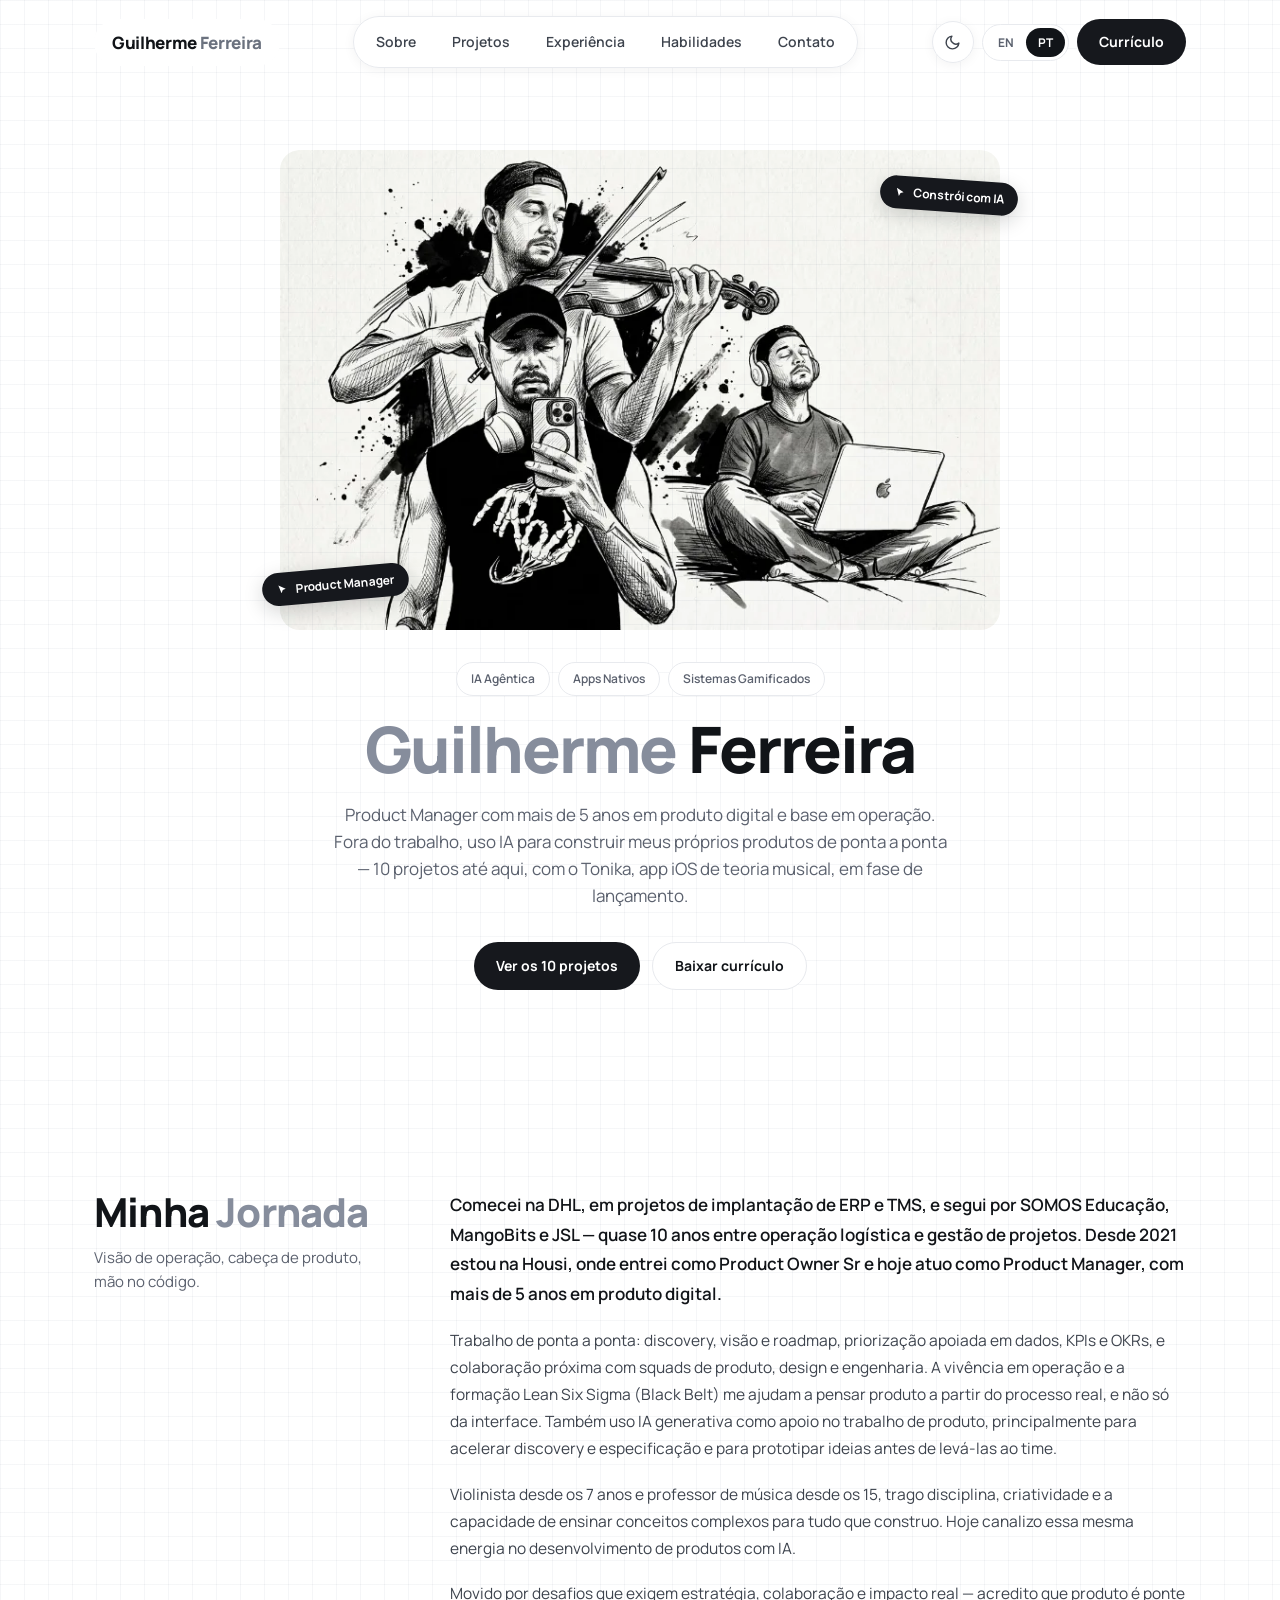
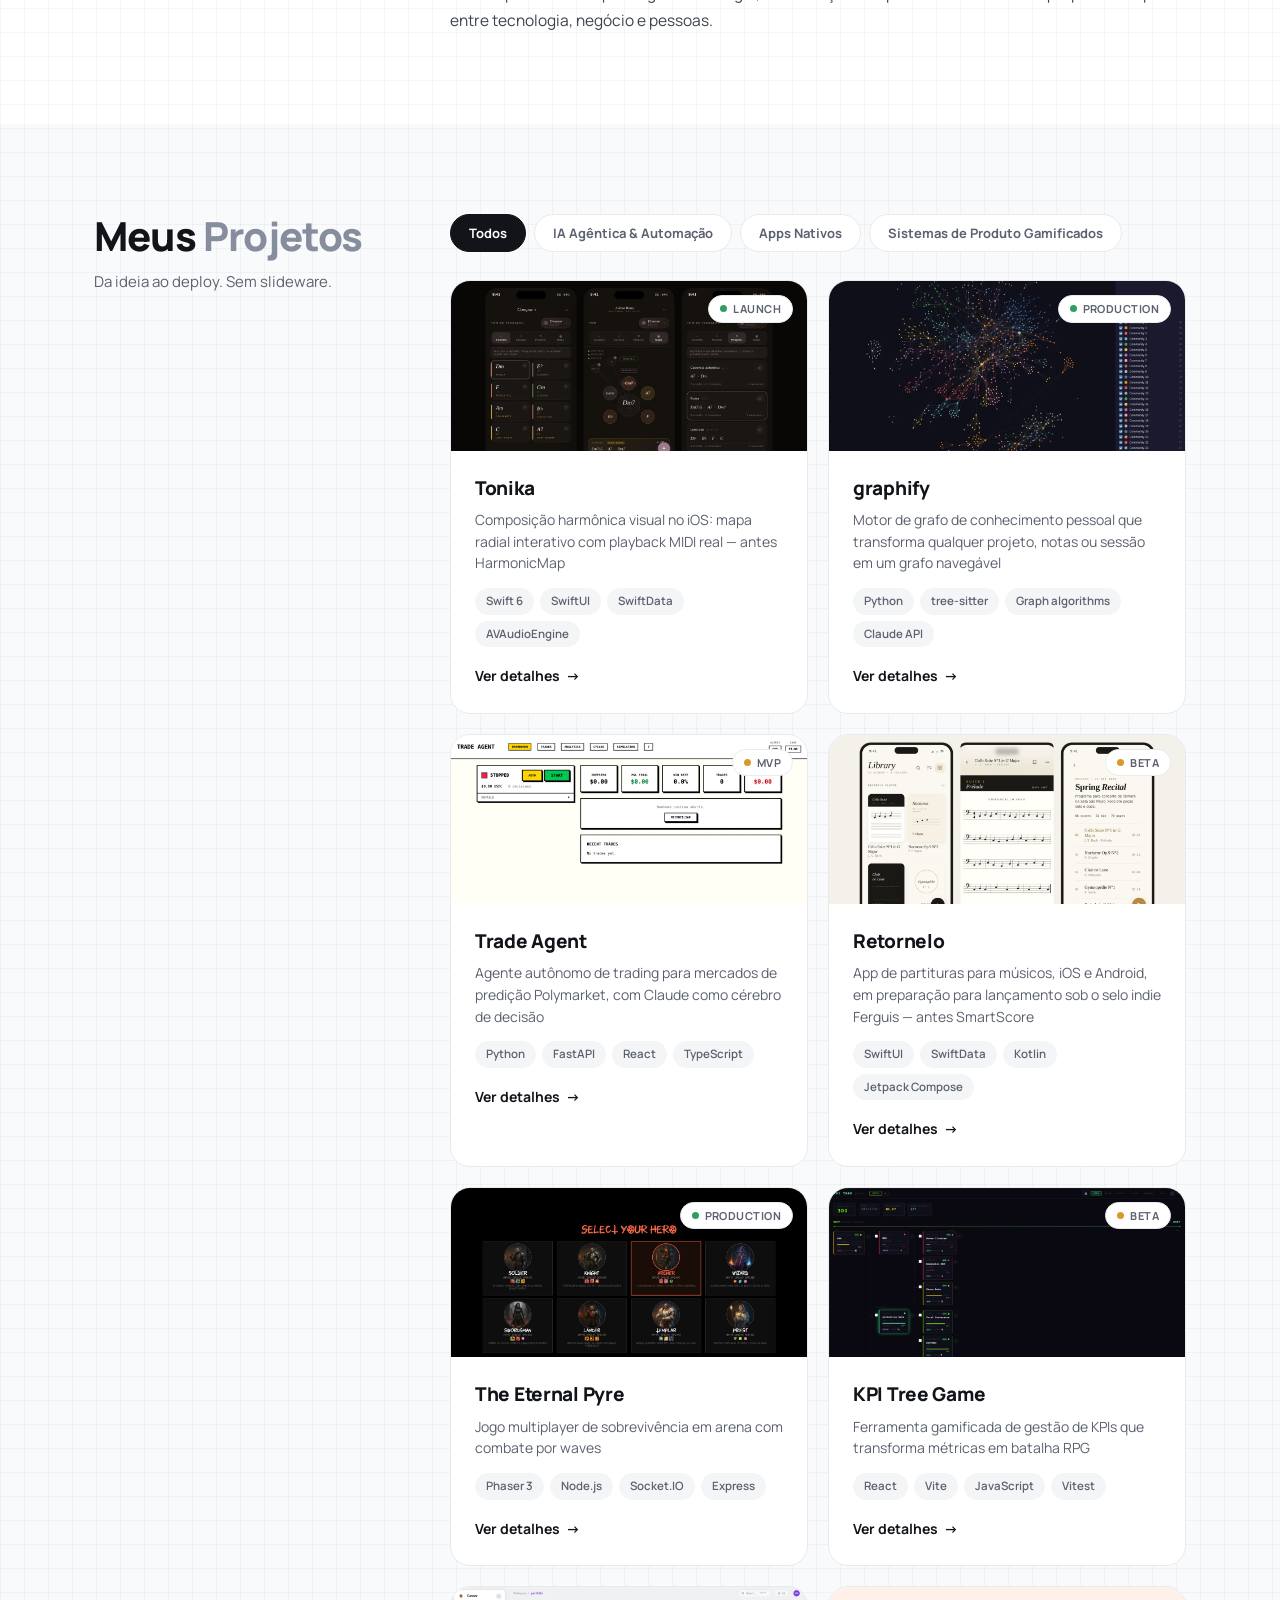
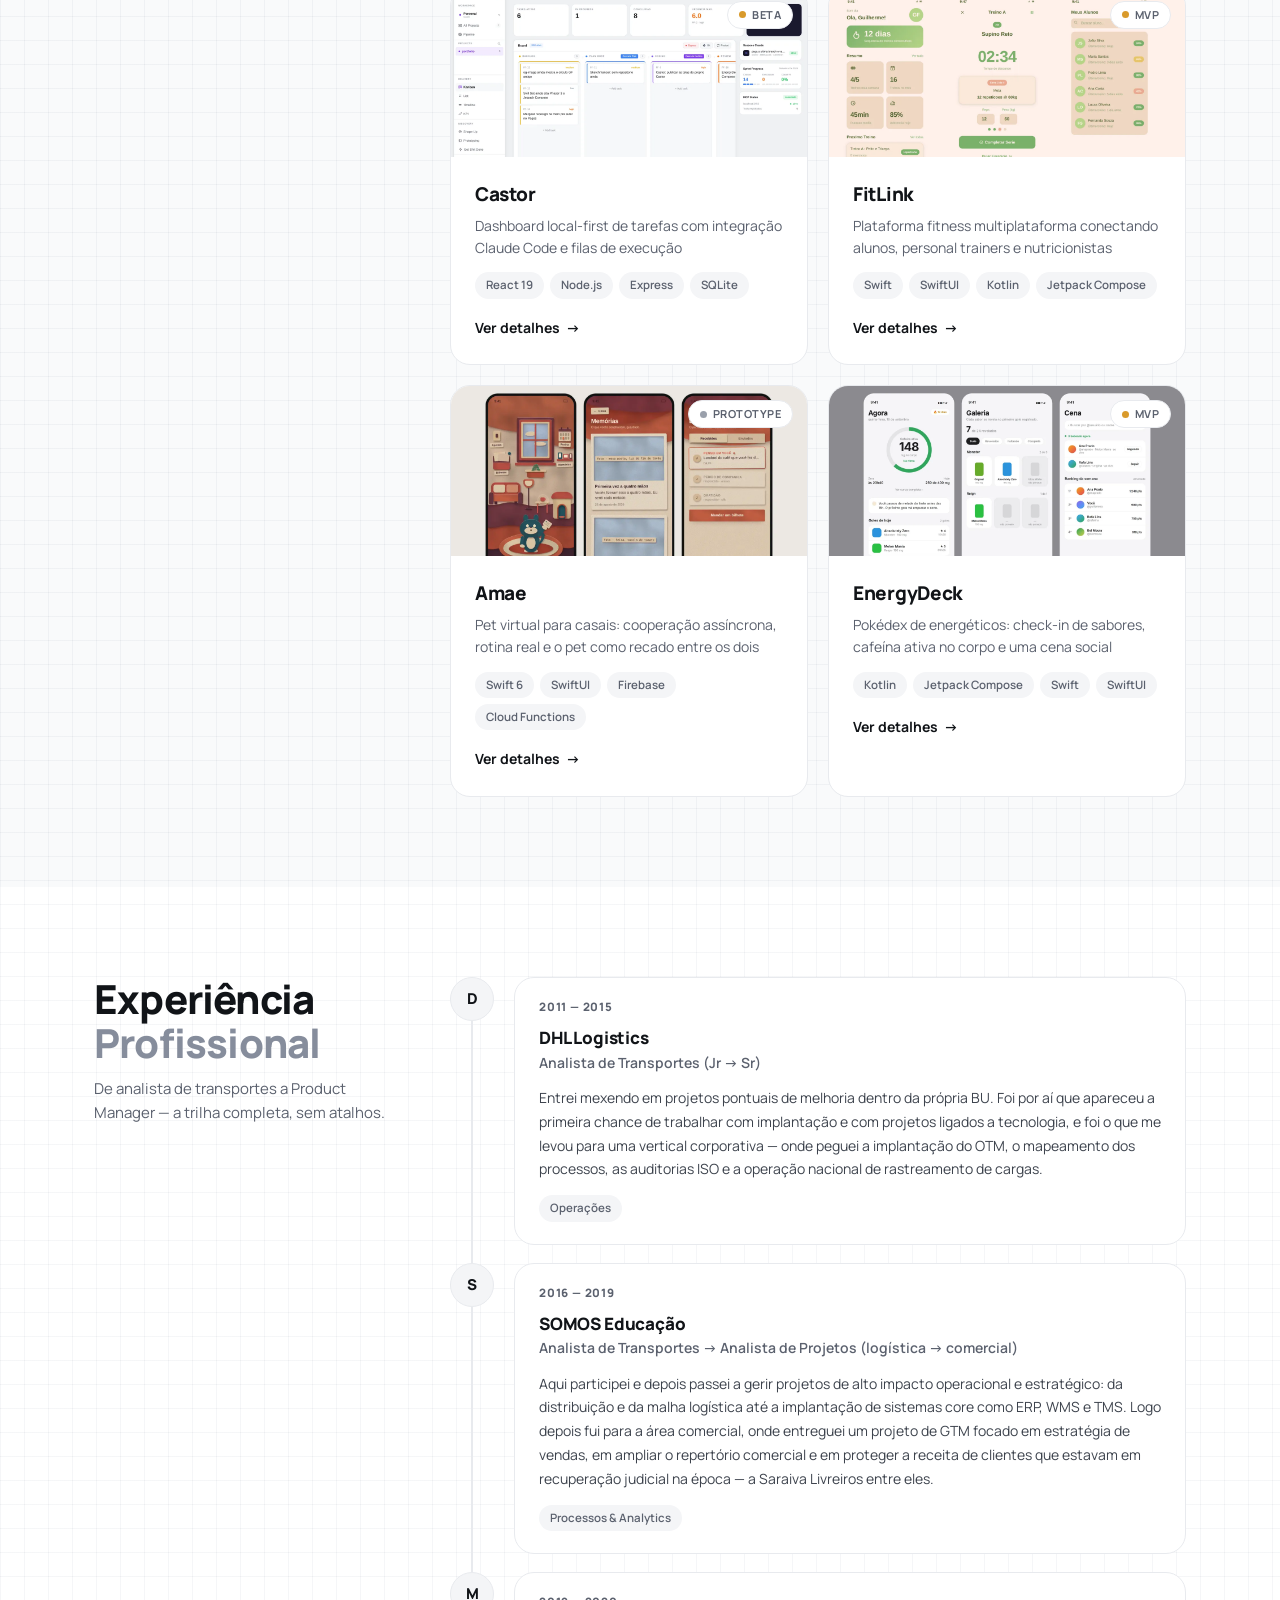
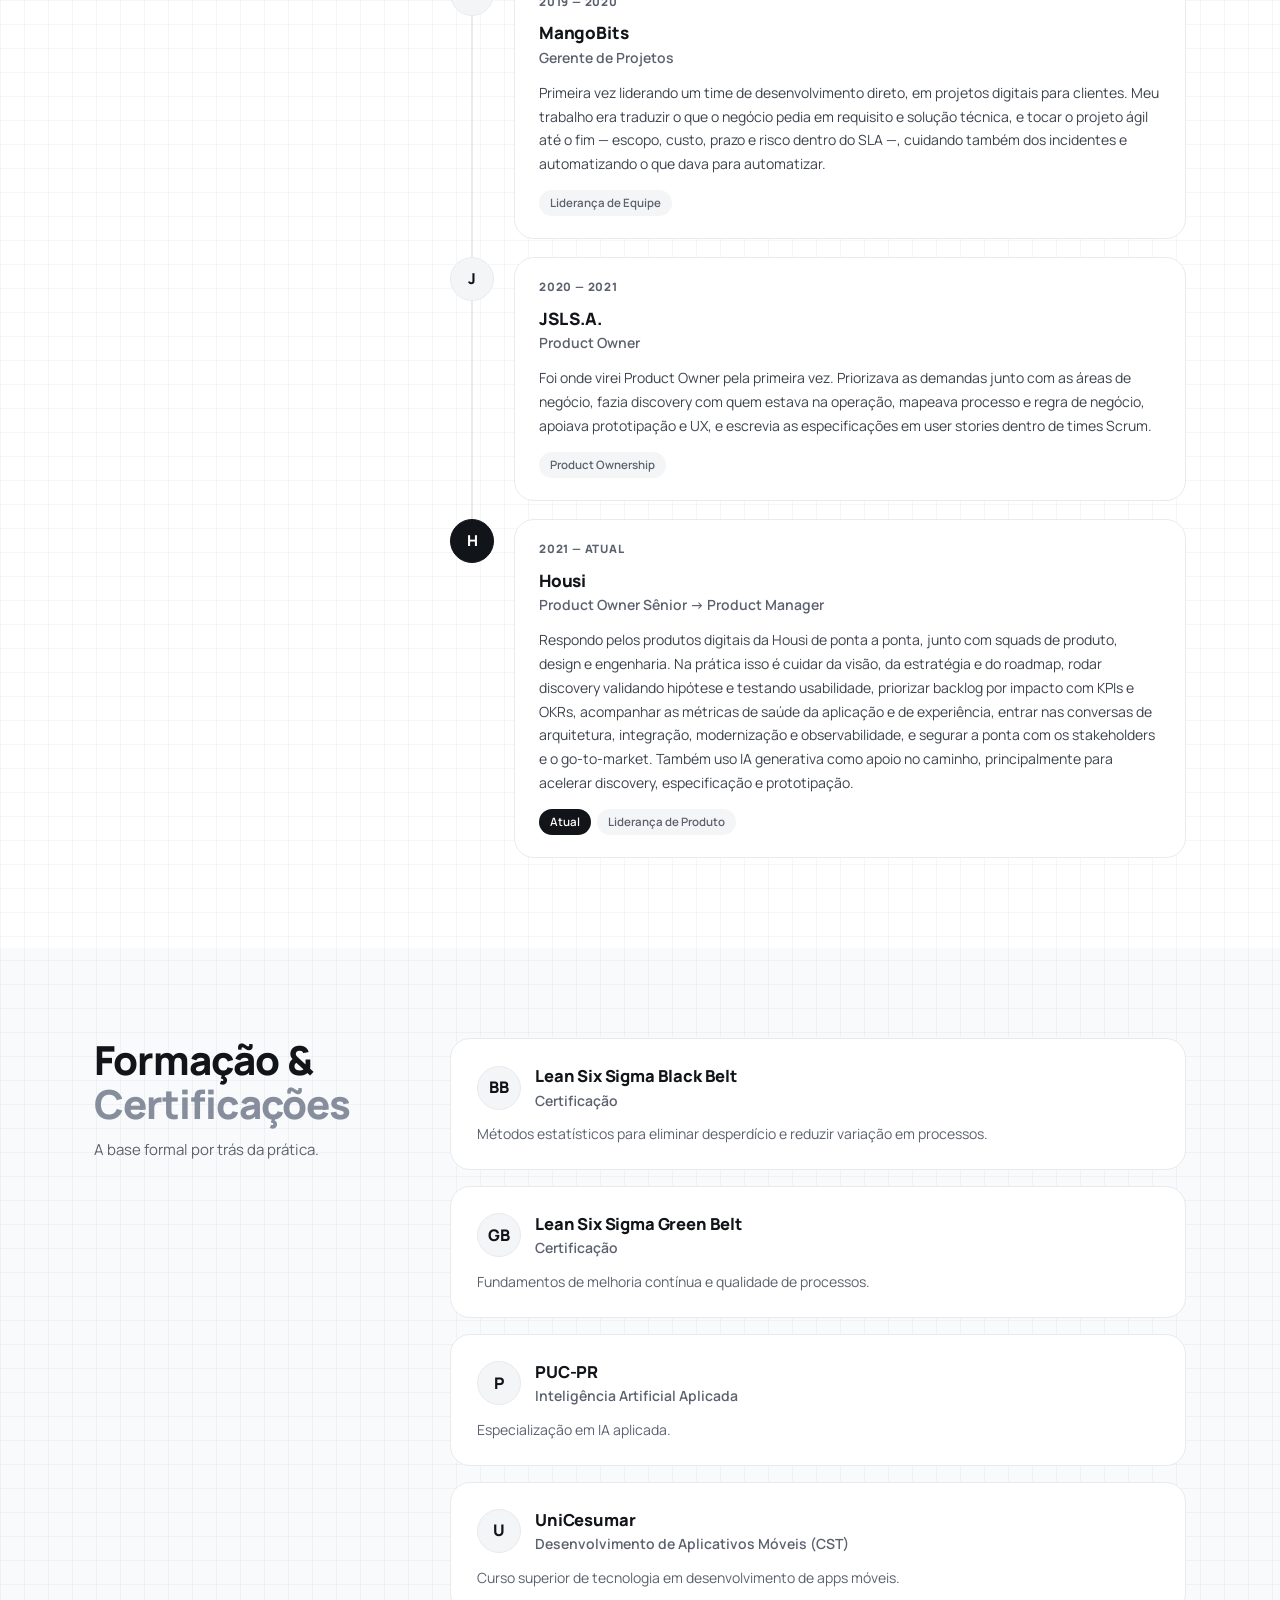
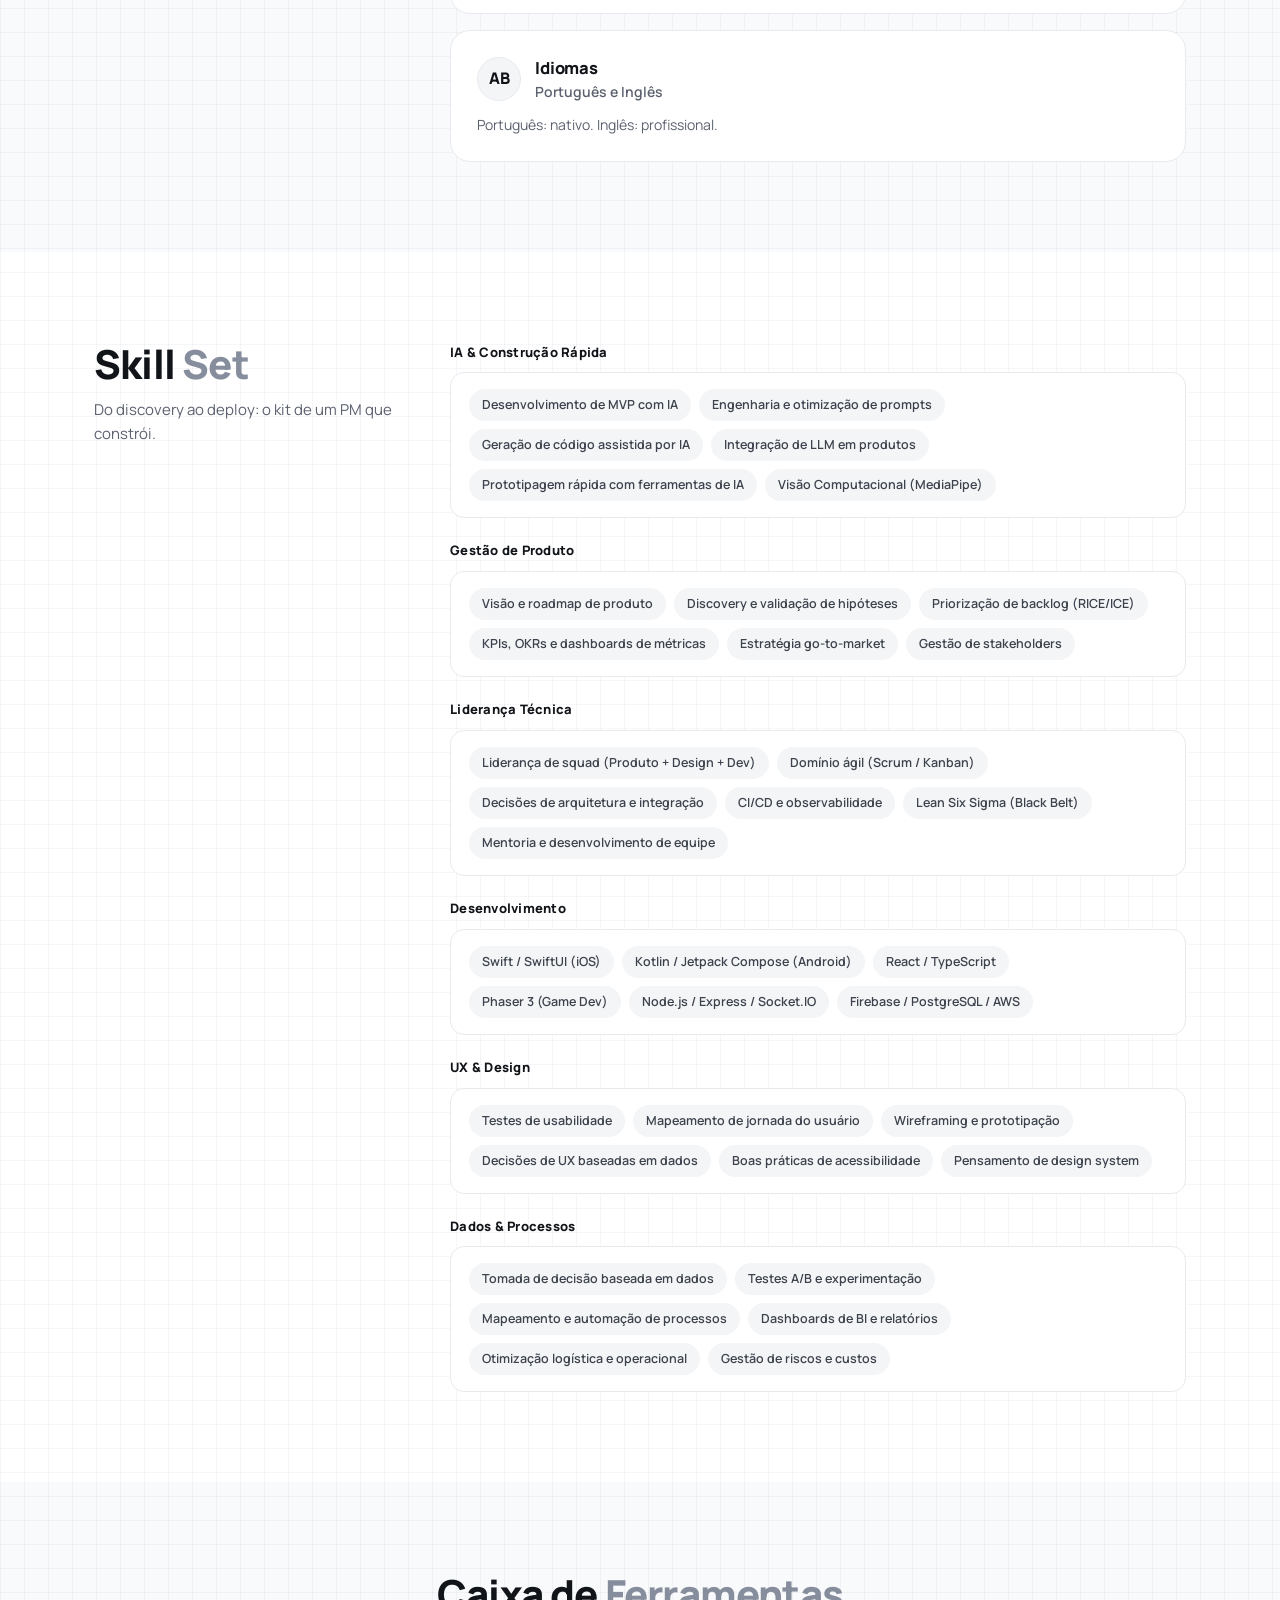
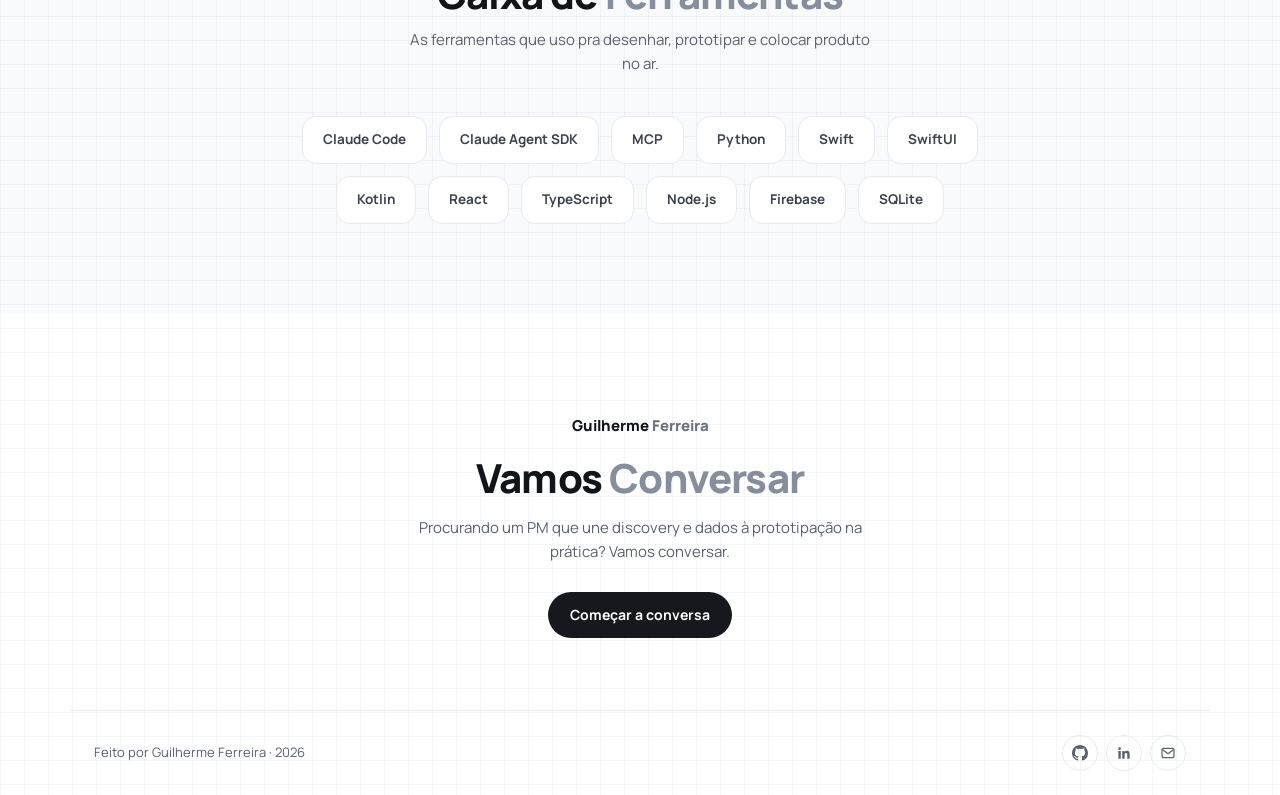
==== index.html @ c98b279d "feat: Castor e EnergyDeck ganham capa e galeria Castor e o repositorio MyTasks. Subi ele de verdade " ====
<!DOCTYPE html>
<html lang="pt-BR">
<head>
  <meta charset="UTF-8">
  <meta name="viewport" content="width=device-width, initial-scale=1.0">
  <title>Guilherme Ferreira — Product Manager</title>
  <meta name="description" content="Portfólio de Guilherme Ferreira, Product Manager com mais de 5 anos em produto digital. Projetos próprios construídos com IA: apps nativos, agentes e sistemas gamificados.">
  <meta name="author" content="Guilherme Ferreira">
  <meta name="theme-color" content="#ffffff">
  <link rel="canonical" href="https://gchapolin.github.io/portfolio/">
  <link rel="icon" type="image/svg+xml" href="assets/favicon.svg">

  <!-- Open Graph / LinkedIn / WhatsApp -->
  <meta property="og:type" content="website">
  <meta property="og:site_name" content="Guilherme Ferreira">
  <meta property="og:url" content="https://gchapolin.github.io/portfolio/">
  <meta property="og:title" content="Guilherme Ferreira — Product Manager que constrói">
  <meta property="og:description" content="Mais de 5 anos em produto digital e base em operação. 10 projetos próprios construídos de ponta a ponta com IA — apps nativos, agentes e sistemas gamificados.">
  <meta property="og:image" content="https://gchapolin.github.io/portfolio/assets/og-image.png">
  <meta property="og:image:width" content="1200">
  <meta property="og:image:height" content="630">
  <meta property="og:image:alt" content="Guilherme Ferreira — Product Manager. IA Agêntica, Apps Nativos, Sistemas Gamificados.">
  <meta property="og:locale" content="pt_BR">
  <meta property="og:locale:alternate" content="en_US">

  <!-- Twitter / X -->
  <meta name="twitter:card" content="summary_large_image">
  <meta name="twitter:title" content="Guilherme Ferreira — Product Manager que constrói">
  <meta name="twitter:description" content="Mais de 5 anos em produto digital e base em operação. 10 projetos próprios construídos de ponta a ponta com IA.">
  <meta name="twitter:image" content="https://gchapolin.github.io/portfolio/assets/og-image.png">
  <link rel="preconnect" href="https://fonts.googleapis.com">
  <link rel="preconnect" href="https://fonts.gstatic.com" crossorigin>
  <link href="https://fonts.googleapis.com/css2?family=Manrope:wght@400..800&display=swap" rel="stylesheet">
  <script>
    // define o tema antes da primeira pintura pra nao piscar branco
    (function () {
      var mode = 'light';
      try {
        var saved = localStorage.getItem('gf-theme');
        mode = saved || (window.matchMedia('(prefers-color-scheme: dark)').matches ? 'dark' : 'light');
      } catch (e) {}
      document.documentElement.setAttribute('data-theme', mode);
    })();
  </script>

  <style>
    /* ============================================================
       DIGITAL RESUME — clean/minimal, duotone headings, grid bg
       ============================================================ */
    :root {
      --ink: #111418;
      --ink-soft: #3d434d;
      --gray: #5b616e;
      --gray-light: #868d9c;
      --muted-strong: #6b727f;
      --border: #e8eaee;
      --chip-bg: #f4f5f7;
      --bg: #ffffff;
      --bg-alt: #fafbfc;
      --pill-dark: #16181d;
      --ok: #2f9e63;
      --warn: #d99a2b;
      --muted-dot: #9aa0ab;
      --surface: #ffffff;
      --border-strong: #d5d8de;
      --glass: rgba(255, 255, 255, 0.92);
      --glass-soft: rgba(255, 255, 255, 0.90);
      --glass-strong: rgba(255, 255, 255, 0.99);
      --on-pill: #ffffff;
      --pill-dark-hover: #2a2e36;
      --grid-size: 24px;
      --grid-line: rgba(31, 51, 92, 0.045);
      --section-wash: rgba(31, 51, 92, 0.022);
      --thumb-from: #f4f5f7;
      --thumb-to: #e8eaee;
      --thumb-letter: rgba(17, 20, 24, 0.07);
      --overlay: rgba(17, 20, 24, 0.45);
      --shadow-nav: 0 2px 12px rgba(17, 20, 24, 0.05);
      --shadow-card: 0 14px 40px rgba(17, 20, 24, 0.08);
      --shadow-pop: 0 16px 40px rgba(17, 20, 24, 0.12);
      --shadow-tag: 0 6px 20px rgba(17, 20, 24, 0.18);
      --radius: 14px;
      --radius-lg: 20px;
      --maxw: 1140px;
      --font: 'Manrope', ui-sans-serif, system-ui, -apple-system, BlinkMacSystemFont, "Segoe UI", Roboto, sans-serif;
    }

    :root[data-theme="dark"] {
      --ink: #eef1f5;
      --ink-soft: #c2c8d1;
      --gray: #8f96a2;
      --gray-light: #6b7382;
      --muted-strong: #7d8694;
      --border: #272b33;
      --border-strong: #3a3f49;
      --chip-bg: #1c2027;
      --bg: #0e1013;
      --bg-alt: #121418;
      --surface: #16191e;
      --pill-dark: #eef1f5;
      --pill-dark-hover: #ffffff;
      --on-pill: #0e1013;
      --glass: rgba(22, 25, 30, 0.92);
      --glass-soft: rgba(22, 25, 30, 0.90);
      --glass-strong: rgba(22, 25, 30, 0.99);
      --grid-line: rgba(255, 255, 255, 0.032);
      --section-wash: rgba(255, 255, 255, 0.022);
      --thumb-from: #1c2027;
      --thumb-to: #15181d;
      --thumb-letter: rgba(255, 255, 255, 0.06);
      --muted-dot: #6b727e;
      --ok: #47b97e;
      --warn: #e2ab4c;
      --overlay: rgba(0, 0, 0, 0.66);
      --shadow-nav: 0 2px 12px rgba(0, 0, 0, 0.5);
      --shadow-card: 0 14px 40px rgba(0, 0, 0, 0.45);
      --shadow-pop: 0 16px 40px rgba(0, 0, 0, 0.55);
      --shadow-tag: 0 6px 20px rgba(0, 0, 0, 0.5);
      color-scheme: dark;
    }

    * { margin: 0; padding: 0; box-sizing: border-box; }
    html { scroll-behavior: smooth; }
    section[id] { scroll-margin-top: 96px; }

    body {
      font-family: var(--font);
      transition: background-color 0.3s ease, color 0.3s ease;
      font-size: 16px;
      line-height: 1.6;
      color: var(--ink);
      background-color: var(--bg);
      background-image:
        linear-gradient(to right, var(--grid-line) 1px, transparent 1px),
        linear-gradient(to bottom, var(--grid-line) 1px, transparent 1px);
      background-size: var(--grid-size) var(--grid-size);
      -webkit-font-smoothing: antialiased;
    }
    img { max-width: 100%; display: block; }

    a, button { transition: color 0.2s ease, background-color 0.2s ease, border-color 0.2s ease, transform 0.2s ease, box-shadow 0.2s ease; }
    :focus-visible { outline: 2px solid var(--ink); outline-offset: 2px; }
    @media (prefers-reduced-motion: reduce) {
      *, *::before, *::after { animation: none !important; transition: none !important; }
      html { scroll-behavior: auto; }
    }

    .wrap { max-width: var(--maxw); margin: 0 auto; padding: 0 24px; }

    /* ---------- Entrada ao rolar ---------- */
    .reveal {
      opacity: 0;
      transform: translateY(16px);
      transition: opacity 0.6s cubic-bezier(0.22, 0.61, 0.36, 1),
                  transform 0.6s cubic-bezier(0.22, 0.61, 0.36, 1);
      transition-delay: var(--reveal-delay, 0ms);
    }
    .reveal.in { opacity: 1; transform: none; }
    @media (prefers-reduced-motion: reduce) {
      .reveal { opacity: 1; transform: none; }
    }

    /* ---------- Duotone headings ---------- */
    .h2 {
      font-size: 40px;
      font-weight: 800;
      line-height: 1.1;
      letter-spacing: -0.02em;
    }
    .h2 .a { color: var(--ink); }
    .h2 .b { color: var(--gray-light); }
    .section-sub {
      color: var(--gray);
      font-size: 15px;
      margin-top: 12px;
      max-width: 300px;
    }

    /* ---------- Floating pill nav ---------- */
    .nav {
      position: fixed;
      top: 16px;
      left: 0;
      right: 0;
      z-index: 50;
      pointer-events: none;
    }
    .nav__inner {
      max-width: var(--maxw);
      margin: 0 auto;
      padding: 0 24px;
      display: flex;
      align-items: center;
      justify-content: space-between;
      gap: 16px;
    }
    .nav__inner > * { pointer-events: auto; }
    .nav__logo {
      font-weight: 800;
      font-size: 17px;
      letter-spacing: -0.02em;
      color: var(--ink);
      text-decoration: none;
      background: var(--glass-soft);
      backdrop-filter: blur(8px);
      -webkit-backdrop-filter: blur(8px);
      border-radius: 999px;
      padding: 10px 18px;
    }
    .nav__logo span { color: var(--muted-strong); }
    .nav__links {
      display: flex;
      gap: 4px;
      background: var(--glass);
      backdrop-filter: blur(8px);
      -webkit-backdrop-filter: blur(8px);
      border: 1px solid var(--border);
      border-radius: 999px;
      padding: 6px;
      box-shadow: var(--shadow-nav);
    }
    .nav__links a {
      color: var(--ink-soft);
      font-size: 14px;
      font-weight: 600;
      text-decoration: none;
      padding: 8px 16px;
      border-radius: 999px;
    }
    .nav__links a:hover { color: var(--ink); }
    .nav__links a.active { background: var(--chip-bg); color: var(--ink); }
    .nav__panel a.active { background: var(--chip-bg); }
    .nav__actions { display: flex; align-items: center; gap: 8px; }

    .theme-toggle {
      width: 42px;
      height: 42px;
      flex: none;
      display: grid;
      place-items: center;
      padding: 0;
      color: var(--ink-soft);
      background: var(--glass);
      backdrop-filter: blur(8px);
      -webkit-backdrop-filter: blur(8px);
      border: 1px solid var(--border);
      border-radius: 999px;
      box-shadow: var(--shadow-nav);
      cursor: pointer;
    }
    .theme-toggle:hover { color: var(--ink); border-color: var(--border-strong); }
    .theme-toggle svg { width: 17px; height: 17px; }
    .theme-toggle__sun { display: none; }
    :root[data-theme="dark"] .theme-toggle__sun { display: block; }
    :root[data-theme="dark"] .theme-toggle__moon { display: none; }

    .nav__panel-foot {
      display: none;
      align-items: center;
      justify-content: space-between;
      gap: 10px;
      margin-top: 8px;
      padding: 10px 8px 2px;
      border-top: 1px solid var(--border);
    }
    .nav__panel-foot .theme-toggle { box-shadow: none; }

    /* Burger + painel mobile */
    .nav__burger {
      display: none;
      width: 42px;
      height: 42px;
      flex: none;
      place-items: center;
      align-content: center;
      padding: 0;
      background: var(--glass);
      backdrop-filter: blur(8px);
      -webkit-backdrop-filter: blur(8px);
      border: 1px solid var(--border);
      border-radius: 999px;
      box-shadow: var(--shadow-nav);
      cursor: pointer;
    }
    .nav__burger span {
      display: block;
      width: 16px;
      height: 2px;
      border-radius: 2px;
      background: var(--ink);
      transition: transform 0.25s ease, opacity 0.18s ease;
    }
    .nav__burger span + span { margin-top: 4px; }
    .nav__burger[aria-expanded="true"] span:nth-child(1) { transform: translateY(6px) rotate(45deg); }
    .nav__burger[aria-expanded="true"] span:nth-child(2) { opacity: 0; }
    .nav__burger[aria-expanded="true"] span:nth-child(3) { transform: translateY(-6px) rotate(-45deg); }

    .nav__panel {
      display: none;
      flex-direction: column;
      pointer-events: auto;
      width: calc(100% - 48px);
      max-width: 320px;
      margin: 10px 24px 0 auto;
      padding: 8px;
      background: var(--glass-strong);
      backdrop-filter: blur(16px);
      -webkit-backdrop-filter: blur(16px);
      border: 1px solid var(--border);
      border-radius: var(--radius-lg);
      box-shadow: var(--shadow-pop);
    }
    .nav__panel.open { display: flex; animation: panelIn 0.22s ease; }
    @keyframes panelIn {
      from { opacity: 0; transform: translateY(-8px); }
      to { opacity: 1; transform: none; }
    }
    .nav__panel a {
      color: var(--ink);
      font-size: 15px;
      font-weight: 700;
      text-decoration: none;
      padding: 12px 16px;
      border-radius: 12px;
    }
    .nav__panel a:hover, .nav__panel a:focus-visible { background: var(--chip-bg); }
    .nav__panel-cv {
      margin-top: 6px;
      text-align: center;
      background: var(--pill-dark);
      color: var(--on-pill) !important;
      border-radius: 999px !important;
    }
    .nav__panel-cv:hover { background: var(--pill-dark-hover) !important; }
    /* acima de 560px o pill "Curriculo" ja aparece na nav, entao some do painel */
    @media (min-width: 561px) { .nav__panel-cv { display: none; } }
    .lang-toggle {
      display: flex;
      background: var(--glass);
      border: 1px solid var(--border);
      border-radius: 999px;
      padding: 3px;
    }
    .lang-toggle button {
      font-family: var(--font);
      font-size: 12px;
      font-weight: 700;
      color: var(--gray);
      background: transparent;
      border: none;
      border-radius: 999px;
      padding: 6px 12px;
      cursor: pointer;
    }
    .lang-toggle button.active { background: var(--ink); color: var(--on-pill); }
    .btn-dark {
      display: inline-flex;
      align-items: center;
      gap: 8px;
      background: var(--pill-dark);
      color: var(--on-pill);
      font-size: 14px;
      font-weight: 700;
      border: none;
      border-radius: 999px;
      padding: 12px 22px;
      text-decoration: none;
      cursor: pointer;
    }
    .btn-dark:hover { background: var(--pill-dark-hover); }
    .btn-line {
      display: inline-flex;
      align-items: center;
      gap: 8px;
      background: var(--surface);
      color: var(--ink);
      font-size: 14px;
      font-weight: 700;
      border: 1px solid var(--border);
      border-radius: 999px;
      padding: 12px 22px;
      text-decoration: none;
      cursor: pointer;
    }
    .btn-line:hover { border-color: var(--ink); }

    /* ---------- Hero ---------- */
    .hero {
      position: relative;
      padding: 150px 24px 110px;
      text-align: center;
      overflow: hidden;
    }
    .hero > * { position: relative; }
    .hero__stage {
      position: relative;
      width: min(720px, 100%);
      margin: 0 auto 32px;
    }
    .hero__stage picture { display: block; }
    .hero__art {
      width: 100%;
      height: auto;
      border-radius: var(--radius-lg);
      /* o papel creme do desenho some no multiply e o quadriculado
         atravessa, como se tivesse sido desenhado na propria pagina */
      mix-blend-mode: multiply;
    }
    :root[data-theme="dark"] .hero__art {
      /* no escuro nao da pra inverter: a ilustracao tem rostos e o negativo
         deforma as feicoes. Fica como uma estampa clara apoiada na pagina,
         so um pouco abaixada pra nao estourar contra o fundo */
      mix-blend-mode: normal;
      filter: brightness(0.88) contrast(1.02);
      box-shadow: var(--shadow-card);
    }
    .cursor-tag {
      position: absolute;
      display: inline-flex;
      align-items: center;
      gap: 7px;
      background: var(--pill-dark);
      color: var(--on-pill);
      font-size: 12px;
      font-weight: 700;
      border-radius: 999px;
      padding: 7px 14px;
      white-space: nowrap;
      box-shadow: var(--shadow-tag);
    }
    .cursor-tag svg { width: 12px; height: 12px; flex: none; }
    .cursor-tag--l { left: -18px; bottom: 6%; transform: rotate(-5deg); }
    .cursor-tag--r { right: -18px; top: 6%; transform: rotate(4deg); }
    .hero__chips {
      display: flex;
      justify-content: center;
      gap: 8px;
      flex-wrap: wrap;
      margin-bottom: 20px;
    }
    .chip {
      display: inline-block;
      background: var(--surface);
      border: 1px solid var(--border);
      border-radius: 999px;
      color: var(--gray);
      font-size: 12px;
      font-weight: 600;
      padding: 6px 14px;
    }
    .hero__title {
      font-size: 64px;
      font-weight: 800;
      line-height: 1.02;
      letter-spacing: -0.03em;
      margin-bottom: 20px;
    }
    .hero__title .muted { color: var(--gray-light); }
    .hero__sub {
      max-width: 620px;
      margin: 0 auto 32px;
      color: var(--gray);
      font-size: 17px;
      line-height: 1.6;
    }
    .hero__ctas { display: flex; justify-content: center; gap: 12px; flex-wrap: wrap; }

    /* ---------- Section layout: heading left, content right ---------- */
    .section { padding: 90px 0; }
    .section--alt { background: var(--section-wash); }
    .split {
      display: grid;
      grid-template-columns: 300px 1fr;
      gap: 56px;
      align-items: start;
    }
    .split__head { position: sticky; top: 110px; }

    /* ---------- Journey ---------- */
    .journey p { color: var(--ink-soft); font-size: 15.5px; line-height: 1.75; margin-bottom: 18px; }
    .journey p:last-child { margin-bottom: 0; }
    .journey p:first-child { font-size: 17px; color: var(--ink); font-weight: 600; }

    /* ---------- Projects ---------- */
    .tabs {
      display: flex;
      gap: 8px;
      flex-wrap: wrap;
      margin-bottom: 28px;
    }
    .tabs button {
      font-family: var(--font);
      font-size: 13px;
      font-weight: 700;
      color: var(--gray);
      background: var(--surface);
      border: 1px solid var(--border);
      border-radius: 999px;
      padding: 9px 18px;
      cursor: pointer;
      white-space: nowrap;
    }
    .tabs button:hover { border-color: var(--ink); color: var(--ink); }
    .tabs button.active { background: var(--ink); border-color: var(--ink); color: var(--on-pill); }

    .cards {
      display: grid;
      grid-template-columns: 1fr 1fr;
      gap: 20px;
    }
    .card {
      background: var(--surface);
      border: 1px solid var(--border);
      border-radius: var(--radius-lg);
      overflow: hidden;
      cursor: pointer;
      transition: transform 0.2s ease, box-shadow 0.2s ease, border-color 0.2s ease;
    }
    .card:hover, .card:focus-visible {
      transform: translateY(-3px);
      border-color: var(--border-strong);
      box-shadow: var(--shadow-card);
      outline: none;
    }
    .card__thumb {
      position: relative;
      /* mesma proporcao das capas geradas (1260x600): assim a capa entra
         inteira em qualquer largura de card, sem corte lateral */
      aspect-ratio: 21 / 10;
      background: linear-gradient(135deg, var(--thumb-from) 0%, var(--thumb-to) 100%);
      display: grid;
      place-items: center;
      overflow: hidden;
    }
    /* capa real: screenshot do proprio projeto */
    /* posicionada em vez de item de grid: com place-items:center o
       height:100% resolvia contra o conteudo, nao contra os 168px do thumb,
       e a capa transbordava a moldura */
    .card__shot {
      position: absolute;
      inset: 0;
      width: 100%;
      height: 100%;
      object-fit: cover;
      /* a capa e montada com o conteudo que identifica o projeto no topo;
         ancorar no topo evita que a moldura do card corte justo nele */
      object-position: center top;
      transition: transform 0.5s cubic-bezier(0.22, 0.61, 0.36, 1);
    }
    .card:hover .card__shot { transform: scale(1.04); }

    /* sem capa: monograma sobre a textura do thumb */
    .card__thumb-letter {
      position: relative;
      transition: transform 0.35s cubic-bezier(0.22, 0.61, 0.36, 1);
      font-size: 84px;
      font-weight: 800;
      letter-spacing: -0.04em;
      color: var(--thumb-letter);
      user-select: none;
    }
    .card:hover .card__thumb-letter,
    .card:focus-visible .card__thumb-letter { transform: scale(1.07) translateY(-2px); }
    .card__status {
      position: absolute;
      top: 14px;
      right: 14px;
      display: inline-flex;
      align-items: center;
      gap: 6px;
      background: var(--surface);
      border: 1px solid var(--border);
      border-radius: 999px;
      font-size: 11px;
      font-weight: 700;
      letter-spacing: 0.04em;
      text-transform: uppercase;
      color: var(--gray);
      padding: 4px 11px;
    }
    .card__status::before {
      content: "";
      width: 7px;
      height: 7px;
      border-radius: 50%;
      background: var(--muted-dot);
    }
    .card__status--production::before { background: var(--ok); }
    .card__status--beta::before, .card__status--mvp::before { background: var(--warn); }
    .card__status--launch::before { background: var(--ok); }
    .card__body { padding: 22px 24px 24px; }
    .card__name { font-size: 19px; font-weight: 800; letter-spacing: -0.015em; margin-bottom: 6px; }
    .card__tagline { color: var(--gray); font-size: 14px; line-height: 1.55; margin-bottom: 14px; }
    .card__meta { display: flex; flex-wrap: wrap; gap: 6px; margin-bottom: 16px; }
    .card__meta span {
      font-size: 11.5px;
      font-weight: 600;
      color: var(--gray);
      background: var(--chip-bg);
      border-radius: 999px;
      padding: 4px 11px;
    }
    .card__link {
      font-size: 14px;
      font-weight: 700;
      color: var(--ink);
      text-decoration: none;
    }
    .card__link::after {
      content: "\2192";
      display: inline-block;
      margin-left: 6px;
      transition: transform 0.25s ease;
    }
    .card:hover .card__link::after,
    .card:focus-visible .card__link::after { transform: translateX(4px); }

    /* ---------- Work history / education cards ---------- */
    .stack { display: flex; flex-direction: column; gap: 16px; }
    .xp {
      background: var(--surface);
      border: 1px solid var(--border);
      border-radius: var(--radius-lg);
      padding: 24px 26px;
    }
    .xp__head { display: flex; align-items: center; gap: 14px; margin-bottom: 10px; }
    .xp__logo {
      width: 44px;
      height: 44px;
      flex: none;
      border-radius: 50%;
      border: 1px solid var(--border);
      background: var(--chip-bg);
      display: grid;
      place-items: center;
      font-size: 16px;
      font-weight: 800;
      color: var(--ink);
    }
    .xp__name { font-size: 16.5px; font-weight: 800; letter-spacing: -0.01em; }
    .xp__role { font-size: 14px; color: var(--gray); font-weight: 600; }
    .xp__period { font-size: 13px; font-weight: 700; color: var(--ink-soft); margin-bottom: 8px; }
    .xp__desc { font-size: 14px; color: var(--gray); line-height: 1.65; margin-bottom: 14px; }
    .xp__chips { display: flex; flex-wrap: wrap; gap: 6px; }
    .xp__chips span {
      font-size: 11.5px;
      font-weight: 600;
      color: var(--gray);
      background: var(--chip-bg);
      border-radius: 999px;
      padding: 4px 11px;
    }
    .xp__chips span.now { background: var(--ink); color: var(--on-pill); }

    /* ---------- Linha do tempo (experiencia) ---------- */
    .timeline { position: relative; }
    .tl { position: relative; padding-left: 64px; padding-bottom: 18px; }
    .tl:last-child { padding-bottom: 0; }
    .tl::before {
      content: "";
      position: absolute;
      left: 21px;
      top: 10px;
      bottom: 0;
      width: 2px;
      background: var(--border);
    }
    .tl:last-child::before { display: none; }
    .tl__dot {
      position: absolute;
      left: 0;
      top: 0;
      z-index: 1;
      width: 44px;
      height: 44px;
      border-radius: 50%;
      border: 1px solid var(--border);
      background: var(--chip-bg);
      display: grid;
      place-items: center;
      font-size: 15px;
      font-weight: 800;
      color: var(--ink);
    }
    .tl--current .tl__dot {
      background: var(--ink);
      border-color: var(--ink);
      color: var(--on-pill);
    }
    .tl__card {
      background: var(--surface);
      border: 1px solid var(--border);
      border-radius: var(--radius-lg);
      padding: 20px 24px 22px;
    }
    .tl__period {
      font-size: 11.5px;
      font-weight: 800;
      letter-spacing: 0.07em;
      text-transform: uppercase;
      color: var(--gray);
      margin-bottom: 8px;
    }
    .tl__name { font-size: 17px; font-weight: 800; letter-spacing: -0.01em; }
    .tl__role { font-size: 14px; font-weight: 600; color: var(--gray); margin-bottom: 12px; }
    .tl__desc { font-size: 14px; line-height: 1.7; color: var(--ink-soft); margin-bottom: 14px; }
    .tl__chips { display: flex; flex-wrap: wrap; gap: 6px; }
    .tl__chips span {
      font-size: 11.5px;
      font-weight: 600;
      color: var(--gray);
      background: var(--chip-bg);
      border-radius: 999px;
      padding: 4px 11px;
    }
    .tl__chips span.now { background: var(--ink); color: var(--on-pill); }

    /* ---------- Skills ---------- */
    .skill-group { margin-bottom: 22px; }
    .skill-group:last-child { margin-bottom: 0; }
    .skill-group__label { font-size: 13px; font-weight: 800; letter-spacing: 0.02em; margin-bottom: 10px; }
    .skill-group__box {
      background: var(--surface);
      border: 1px solid var(--border);
      border-radius: var(--radius);
      padding: 16px 18px;
      display: flex;
      flex-wrap: wrap;
      gap: 8px;
    }
    .skill-group__box span {
      font-size: 12.5px;
      font-weight: 600;
      color: var(--ink-soft);
      background: var(--chip-bg);
      border-radius: 999px;
      padding: 6px 13px;
      cursor: default;
    }

    /* ---------- Toolbox ---------- */
    .toolbox { text-align: center; }
    .toolbox .h2 { margin-bottom: 12px; }
    .toolbox__sub { color: var(--gray); font-size: 15px; max-width: 460px; margin: 0 auto 40px; }
    .toolbox__grid {
      display: flex;
      flex-wrap: wrap;
      justify-content: center;
      gap: 12px;
      max-width: 760px;
      margin: 0 auto;
    }
    .tool {
      background: var(--surface);
      border: 1px solid var(--border);
      border-radius: var(--radius);
      padding: 12px 20px;
      font-size: 13.5px;
      font-weight: 700;
      color: var(--ink-soft);
      transition: transform 0.2s ease, border-color 0.2s ease;
    }
    .tool:hover { transform: translateY(-2px); border-color: var(--ink); }

    /* ---------- Connect / footer ---------- */
    .connect {
      text-align: center;
      padding: 100px 24px 0;
    }
    .connect__logo { font-weight: 800; font-size: 15px; margin-bottom: 18px; }
    .connect__logo span { color: var(--muted-strong); }
    .connect .h2 { margin-bottom: 16px; }
    .connect__sub { color: var(--gray); font-size: 15px; max-width: 480px; margin: 0 auto 28px; }
    .footer {
      max-width: var(--maxw);
      margin: 72px auto 0;
      padding: 24px;
      border-top: 1px solid var(--border);
      display: flex;
      align-items: center;
      justify-content: space-between;
      gap: 16px;
      flex-wrap: wrap;
    }
    .footer__legal { color: var(--gray); font-size: 13px; }
    .footer__social { display: flex; gap: 8px; }
    .footer__social a {
      width: 36px;
      height: 36px;
      display: grid;
      place-items: center;
      border: 1px solid var(--border);
      border-radius: 50%;
      color: var(--gray);
    }
    .footer__social a:hover { color: var(--ink); border-color: var(--ink); }
    .footer__social svg { width: 16px; height: 16px; }

    /* ---------- Modal ---------- */
    .modal-overlay {
      position: fixed;
      inset: 0;
      background: var(--overlay);
      backdrop-filter: blur(4px);
      -webkit-backdrop-filter: blur(4px);
      display: none;
      align-items: flex-start;
      justify-content: center;
      padding: 48px 16px;
      overflow-y: auto;
      z-index: 100;
    }
    .modal-overlay.open { display: flex; }
    .modal {
      background: var(--surface);
      border-radius: var(--radius-lg);
      max-width: 760px;
      width: 100%;
      padding: 40px;
    }
    .modal__close {
      background: transparent;
      border: none;
      font-family: var(--font);
      font-size: 14px;
      font-weight: 700;
      color: var(--gray);
      cursor: pointer;
      margin-bottom: 24px;
      padding: 0;
    }
    .modal__close:hover { color: var(--ink); }
    .modal__header { display: flex; align-items: center; gap: 12px; flex-wrap: wrap; margin-bottom: 8px; }
    .modal__name { font-size: 28px; font-weight: 800; letter-spacing: -0.02em; line-height: 1.1; }
    .modal__badge {
      display: inline-flex;
      align-items: center;
      gap: 6px;
      background: var(--surface);
      border: 1px solid var(--border);
      border-radius: 999px;
      font-size: 11px;
      font-weight: 700;
      letter-spacing: 0.04em;
      text-transform: uppercase;
      color: var(--gray);
      padding: 4px 11px;
    }
    .modal__badge--dark { background: var(--pill-dark); border-color: var(--pill-dark); color: var(--on-pill); }
    .modal__tagline { color: var(--gray); font-size: 15px; margin-bottom: 24px; line-height: 1.55; }
    .modal__section-title {
      font-size: 12px;
      font-weight: 800;
      letter-spacing: 0.08em;
      text-transform: uppercase;
      color: var(--gray-light);
      margin: 24px 0 12px;
    }
    .modal__desc { font-size: 14.5px; line-height: 1.7; color: var(--ink-soft); }
    .modal__tech { display: flex; flex-wrap: wrap; gap: 8px; }
    .modal__tech span {
      font-size: 12.5px;
      font-weight: 600;
      color: var(--ink-soft);
      background: var(--chip-bg);
      border-radius: 999px;
      padding: 5px 13px;
    }
    .modal__features { list-style: none; }
    .modal__features li {
      padding: 9px 0 9px 22px;
      position: relative;
      font-size: 14px;
      line-height: 1.55;
      color: var(--ink-soft);
      border-top: 1px solid var(--bg-alt);
    }
    .modal__features li:first-child { border-top: none; }
    .modal__features li::before {
      content: "";
      position: absolute;
      left: 3px;
      top: 16px;
      width: 7px;
      height: 7px;
      border-radius: 50%;
      background: var(--ink);
    }
    .modal__highlight {
      background: var(--bg-alt);
      border: 1px solid var(--border);
      border-radius: var(--radius);
      padding: 16px 18px;
      font-size: 13.5px;
      line-height: 1.65;
      color: var(--ink-soft);
    }
    /* grade que quebra linha, nao fita horizontal: a fita cortava a ultima
       tela no meio na borda do modal e parecia defeito, nao scroll */
    .modal__shots {
      display: grid;
      grid-template-columns: repeat(auto-fill, minmax(140px, 1fr));
      gap: 22px 16px;
    }
    /* telas de dashboard sao deitadas e precisam de coluna mais larga */
    .modal__shots--wide { grid-template-columns: repeat(auto-fill, minmax(280px, 1fr)); }
    .modal__shots figure { margin: 0; min-width: 0; }
    .modal__shots img {
      display: block;
      width: 100%;
      height: auto;
      border-radius: 10px;
      border: 1px solid var(--border);
      background: var(--thumb-from);
    }
    .modal__shots figcaption { font-size: 11px; color: var(--gray); margin-top: 8px; line-height: 1.4; }
    .modal__sub { border: 1px solid var(--border); border-radius: var(--radius); padding: 12px 16px; margin-bottom: 8px; }
    .modal__sub-head { display: flex; justify-content: space-between; gap: 8px; font-size: 14px; margin-bottom: 4px; }
    .modal__sub-head strong { font-weight: 800; }
    .modal__sub-head span { color: var(--gray); font-size: 12px; }
    .modal__sub p { font-size: 13.5px; color: var(--gray); line-height: 1.55; }
    .modal__links { display: flex; gap: 12px; margin-top: 28px; flex-wrap: wrap; }
    .modal__private { color: var(--gray); font-size: 13px; align-self: center; }

    /* ---------- Responsive ---------- */
    @media (max-width: 1080px) {
      .cursor-tag--l { left: -8px; }
      .cursor-tag--r { right: -8px; }
    }
    @media (max-width: 900px) {
      .nav__links { display: none; }
      .nav__burger { display: grid; }
      .hero { padding-top: 120px; }
      .hero__title { font-size: 42px; }
      .h2 { font-size: 32px; }
      .split { grid-template-columns: 1fr; gap: 32px; }
      .split__head { position: static; }
      .section-sub { max-width: none; }
      .cards { grid-template-columns: 1fr; }
      /* no mobile as tags ocupavam quase metade da largura do desenho
         e caiam por cima das figuras */
      .cursor-tag { font-size: 10.5px; padding: 5px 11px; gap: 5px; }
      .cursor-tag svg { width: 10px; height: 10px; }
      .cursor-tag--l { left: -4px; bottom: -10px; }
      .cursor-tag--r { right: -4px; top: -10px; }
    }
    @media (max-width: 560px) {
      .hero__title { font-size: 34px; }
      .footer { justify-content: center; text-align: center; }
      .nav__inner { gap: 8px; }
      .nav__logo { font-size: 15px; padding: 9px 14px; white-space: nowrap; }
      .tl { padding-left: 50px; }
      .tl::before { left: 17px; }
      .tl__dot { width: 36px; height: 36px; font-size: 13px; }
      .tl__card { padding: 18px 18px 20px; }
      .nav__cv,
      .nav__actions .lang-toggle,
      .nav__actions .theme-toggle { display: none; }
      .nav__panel-foot { display: flex; }
    }
  </style>
</head>
<body>

  <!-- Floating nav -->
  <nav class="nav" aria-label="Navegacao principal">
    <div class="nav__inner">
      <a href="#" class="nav__logo">Guilherme <span>Ferreira</span></a>
      <div class="nav__links">
        <a href="#journey" data-ui="navAbout"></a>
        <a href="#projects" data-ui="navProjects"></a>
        <a href="#work" data-ui="navExperience"></a>
        <a href="#skills" data-ui="navSkills"></a>
        <a href="#connect" data-ui="navContact"></a>
      </div>
      <div class="nav__actions">
        <button class="theme-toggle" type="button" aria-pressed="false" data-ui-label="themeToggle"><svg class="theme-toggle__sun" viewBox="0 0 24 24" fill="none" stroke="currentColor" stroke-width="2" stroke-linecap="round" aria-hidden="true"><circle cx="12" cy="12" r="4"/><path d="M12 2v2M12 20v2M4.9 4.9l1.4 1.4M17.7 17.7l1.4 1.4M2 12h2M20 12h2M4.9 19.1l1.4-1.4M17.7 6.3l1.4-1.4"/></svg><svg class="theme-toggle__moon" viewBox="0 0 24 24" fill="none" stroke="currentColor" stroke-width="2" stroke-linecap="round" stroke-linejoin="round" aria-hidden="true"><path d="M21 12.8A9 9 0 1111.2 3a7 7 0 009.8 9.8z"/></svg></button>
        <div class="lang-toggle">
          <button data-lang="en">EN</button>
          <button data-lang="pt" class="active">PT</button>
        </div>
        <a href="Guilherme Ferreira.pdf" download class="btn-dark nav__cv" data-ui="navDownload"></a>
        <button class="nav__burger" id="nav-burger" type="button" data-ui-label="menuToggle" aria-expanded="false" aria-controls="nav-panel">
          <span></span><span></span><span></span>
        </button>
      </div>
    </div>
    <div class="nav__panel" id="nav-panel">
      <a href="#journey" data-ui="navAbout"></a>
      <a href="#projects" data-ui="navProjects"></a>
      <a href="#work" data-ui="navExperience"></a>
      <a href="#skills" data-ui="navSkills"></a>
      <a href="#connect" data-ui="navContact"></a>
      <a href="Guilherme Ferreira.pdf" download class="nav__panel-cv" data-ui="navDownload"></a>
      <div class="nav__panel-foot">
        <div class="lang-toggle">
          <button data-lang="en">EN</button>
          <button data-lang="pt" class="active">PT</button>
        </div>
        <button class="theme-toggle" type="button" aria-pressed="false" data-ui-label="themeToggle"><svg class="theme-toggle__sun" viewBox="0 0 24 24" fill="none" stroke="currentColor" stroke-width="2" stroke-linecap="round" aria-hidden="true"><circle cx="12" cy="12" r="4"/><path d="M12 2v2M12 20v2M4.9 4.9l1.4 1.4M17.7 17.7l1.4 1.4M2 12h2M20 12h2M4.9 19.1l1.4-1.4M17.7 6.3l1.4-1.4"/></svg><svg class="theme-toggle__moon" viewBox="0 0 24 24" fill="none" stroke="currentColor" stroke-width="2" stroke-linecap="round" stroke-linejoin="round" aria-hidden="true"><path d="M21 12.8A9 9 0 1111.2 3a7 7 0 009.8 9.8z"/></svg></button>
      </div>
    </div>
  </nav>

  <!-- Hero -->
  <header class="hero">
    <div class="hero__stage">
      <picture>
        <source type="image/webp"
                srcset="assets/guilherme-ilustracao-760.webp 760w, assets/guilherme-ilustracao.webp 1264w"
                sizes="(max-width: 768px) calc(100vw - 48px), 720px">
        <img class="hero__art" src="assets/guilherme-ilustracao.jpg" width="1264" height="843" data-ui-alt="heroArtAlt" alt="">
      </picture>
      <span class="cursor-tag cursor-tag--l">
        <svg viewBox="0 0 24 24" fill="currentColor" aria-hidden="true"><path d="M5 3l14 8-6 2-3 6z"/></svg>
        <span data-ui="heroBadgeLeft"></span>
      </span>
      <span class="cursor-tag cursor-tag--r">
        <svg viewBox="0 0 24 24" fill="currentColor" aria-hidden="true"><path d="M5 3l14 8-6 2-3 6z"/></svg>
        <span data-ui="heroBadgeRight"></span>
      </span>
    </div>
    <div class="hero__chips">
      <span class="chip" data-ui="heroChip1"></span>
      <span class="chip" data-ui="heroChip2"></span>
      <span class="chip" data-ui="heroChip3"></span>
    </div>
    <h1 class="hero__title"><span class="muted">Guilherme</span> Ferreira</h1>
    <p class="hero__sub" data-ui="heroSub"></p>
    <div class="hero__ctas">
      <a href="#projects" class="btn-dark" data-ui="heroCtaPrimary"></a>
      <a href="Guilherme Ferreira.pdf" download class="btn-line" data-ui="heroCtaGhost"></a>
    </div>
  </header>

  <main>
    <!-- Journey -->
    <section id="journey" class="section">
      <div class="wrap split">
        <div class="split__head">
          <h2 class="h2"><span class="a" data-ui="journeyA"></span> <span class="b" data-ui="journeyB"></span></h2>
          <p class="section-sub" data-ui="journeySub"></p>
        </div>
        <div class="journey" id="journey-text"></div>
      </div>
    </section>

    <!-- Projects -->
    <section id="projects" class="section section--alt">
      <div class="wrap split">
        <div class="split__head">
          <h2 class="h2"><span class="a" data-ui="projectsA"></span> <span class="b" data-ui="projectsB"></span></h2>
          <p class="section-sub" data-ui="projectsSub"></p>
        </div>
        <div>
          <div class="tabs" id="theme-tabs" role="tablist"></div>
          <div class="cards" id="projects-grid"></div>
        </div>
      </div>
    </section>

    <!-- Work history -->
    <section id="work" class="section">
      <div class="wrap split">
        <div class="split__head">
          <h2 class="h2"><span class="a" data-ui="workA"></span> <span class="b" data-ui="workB"></span></h2>
          <p class="section-sub" data-ui="workSub"></p>
        </div>
        <div class="timeline" id="work-list"></div>
      </div>
    </section>

    <!-- Education & certifications -->
    <section id="education" class="section section--alt">
      <div class="wrap split">
        <div class="split__head">
          <h2 class="h2"><span class="a" data-ui="eduA"></span> <span class="b" data-ui="eduB"></span></h2>
          <p class="section-sub" data-ui="eduSub"></p>
        </div>
        <div class="stack" id="edu-list"></div>
      </div>
    </section>

    <!-- Skill set -->
    <section id="skills" class="section">
      <div class="wrap split">
        <div class="split__head">
          <h2 class="h2"><span class="a">Skill</span> <span class="b">Set</span></h2>
          <p class="section-sub" data-ui="skillSub"></p>
        </div>
        <div id="skills-list"></div>
      </div>
    </section>

    <!-- Toolbox -->
    <section id="toolbox" class="section section--alt toolbox">
      <div class="wrap">
        <h2 class="h2"><span class="a" data-ui="toolboxA"></span> <span class="b" data-ui="toolboxB"></span></h2>
        <p class="toolbox__sub" data-ui="toolboxSub"></p>
        <div class="toolbox__grid" id="toolbox-grid"></div>
      </div>
    </section>

    <!-- Connect -->
    <section id="connect" class="connect">
      <div class="connect__logo">Guilherme <span>Ferreira</span></div>
      <h2 class="h2"><span class="a" data-ui="connectA"></span> <span class="b" data-ui="connectB"></span></h2>
      <p class="connect__sub" data-ui="connectSub"></p>
      <a href="mailto:guilherme.s.ferreira@outlook.com" class="btn-dark" data-ui="contactCta"></a>
      <div class="footer">
        <p class="footer__legal" data-ui="footerLegal"></p>
        <div class="footer__social">
          <a href="https://github.com/Gchapolin" target="_blank" rel="noopener noreferrer" aria-label="GitHub">
            <svg viewBox="0 0 16 16" fill="currentColor" aria-hidden="true"><path d="M8 0C3.58 0 0 3.58 0 8c0 3.54 2.29 6.53 5.47 7.59.4.07.55-.17.55-.38 0-.19-.01-.82-.01-1.49-2.01.37-2.53-.49-2.69-.94-.09-.23-.48-.94-.82-1.13-.28-.15-.68-.52-.01-.53.63-.01 1.08.58 1.23.82.72 1.21 1.87.87 2.33.66.07-.52.28-.87.51-1.07-1.78-.2-3.64-.89-3.64-3.95 0-.87.31-1.59.82-2.15-.08-.2-.36-1.02.08-2.12 0 0 .67-.21 2.2.82.64-.18 1.32-.27 2-.27.68 0 1.36.09 2 .27 1.53-1.04 2.2-.82 2.2-.82.44 1.1.16 1.92.08 2.12.51.56.82 1.27.82 2.15 0 3.07-1.87 3.75-3.65 3.95.29.25.54.73.54 1.48 0 1.07-.01 1.93-.01 2.2 0 .21.15.46.55.38A8.013 8.013 0 0016 8c0-4.42-3.58-8-8-8z"/></svg>
          </a>
          <a href="https://www.linkedin.com/in/guiferreira91" target="_blank" rel="noopener noreferrer" aria-label="LinkedIn">
            <svg viewBox="0 0 24 24" fill="currentColor" aria-hidden="true"><path d="M20.447 20.452h-3.554v-5.569c0-1.328-.027-3.037-1.852-3.037-1.853 0-2.136 1.445-2.136 2.939v5.667H9.351V9h3.414v1.561h.046c.477-.9 1.637-1.85 3.37-1.85 3.601 0 4.267 2.37 4.267 5.455v6.286zM5.337 7.433a2.062 2.062 0 11.001-4.124 2.062 2.062 0 01-.001 4.124zM7.114 20.452H3.558V9h3.556v11.452z"/></svg>
          </a>
          <a href="mailto:guilherme.s.ferreira@outlook.com" aria-label="Email">
            <svg viewBox="0 0 24 24" fill="none" stroke="currentColor" stroke-width="1.8" stroke-linecap="round" stroke-linejoin="round" aria-hidden="true"><rect x="3" y="5" width="18" height="14" rx="2"/><path d="M4 7l8 6 8-6"/></svg>
          </a>
        </div>
      </div>
    </section>
  </main>

  <!-- Modal -->
  <div class="modal-overlay" id="modal-overlay">
    <div class="modal" role="dialog" aria-modal="true" aria-labelledby="modal-name">
      <button class="modal__close" id="modal-close"></button>
      <div id="modal-content"></div>
    </div>
  </div>

  <script>
  (function () {
    'use strict';

    var currentLang = 'pt';

    // ============================
    // THEMES
    // ============================
    var themes = [
      { id: 'all', label: { en: 'All', pt: 'Todos' } },
      { id: 't-agentic', label: { en: 'Agentic AI & Automation', pt: 'IA Agêntica & Automação' } },
      { id: 't-apps', label: { en: 'Native Apps', pt: 'Apps Nativos' } },
      { id: 't-gamified', label: { en: 'Gamified Product Systems', pt: 'Sistemas de Produto Gamificados' } }
    ];

    // ============================
    // PROJECTS
    // ============================
    var projects = [
      {
        id: 'harmonicmap', name: 'Tonika', theme: 't-apps', status: 'Launch',
        tagline: {
          en: 'Visual harmonic composition on iOS: interactive radial map with real MIDI playback — formerly HarmonicMap',
          pt: 'Composição harmônica visual no iOS: mapa radial interativo com playback MIDI real — antes HarmonicMap'
        },
        description: {
          en: 'Tonika (formerly HarmonicMap) is an iOS app for visual harmonic composition: the tonic at the center of a radial map, the harmonic field in the first ring, secondary dominants in the second. Swift 6 with complete strict concurrency, SwiftUI, SwiftData and AVAudioEngine with a MIDI sampler. 1,119 green tests, 179 issues managed on its own Jira board, 26 genre styles with real playback and a chord-name vs solfege toggle aimed at the Brazilian market. Now in its launch phase, with a native Android port under way.',
          pt: 'Tonika (ex-HarmonicMap) é um app iOS de composição harmônica visual: a tônica no centro de um mapa radial, o campo harmônico no primeiro anel, dominantes secundárias no segundo. Swift 6 com strict concurrency completa, SwiftUI, SwiftData e AVAudioEngine com sampler MIDI. 1.119 testes verdes, 179 issues geridas em board Jira próprio, 26 estilos de gênero com playback real e toggle cifra/solfejo pensado pro mercado brasileiro. Em fase de lançamento, com port Android nativo em andamento.'
        },
        tech: ['Swift 6', 'SwiftUI', 'SwiftData', 'AVAudioEngine', 'MIDI', 'XcodeGen'],
        features: {
          en: [
            'Radial map: tonic at the center, harmonic field and secondary dominants in rings',
            '"Journey" progression builder with a Variation Assistant suggesting substitutions (m7, dim, sus4)',
            '26 genre styles with real playback and MIDI sampler audio',
            'Chord-name (C, Dm, G7) vs solfege (Do, Re, Sol7) toggle — rare in the genre, built for BR/LATAM',
            '1,119 green tests under Swift 6 complete strict concurrency',
            'Privacy-friendly analytics (TelemetryDeck) and hardened Privacy Manifest',
            'Launch managed across 179 issues on a dedicated Jira board',
            'Native Android port under way with an Oboe audio bridge'
          ],
          pt: [
            'Mapa radial: tônica no centro, campo harmônico e dominantes secundárias em anéis',
            'Construtor de "Jornada" com Variation Assistant sugerindo substituições (m7, dim, sus4)',
            '26 estilos de gênero com playback real e áudio via sampler MIDI',
            'Toggle cifra (C, Dm, G7) vs solfejo (Dó, Ré, Sol7) — raro na categoria, feito pro BR/LATAM',
            '1.119 testes verdes com Swift 6 strict concurrency completa',
            'Analytics privacy-friendly (TelemetryDeck) e Privacy Manifest endurecido',
            'Launch gerido em 179 issues num board Jira dedicado',
            'Port Android nativo em andamento com bridge de áudio Oboe'
          ]
        },
        github: 'https://github.com/Gchapolin/harmonicmapapp',
        screenshots: [
          { src: 'assets/screens/tonika/01-home.webp', caption: { en: 'Home — what you were composing, the library and the entry point for a new piece', pt: 'Home — o que você estava compondo, a biblioteca e a porta de entrada pra uma peça nova' } },
          { src: 'assets/screens/tonika/02-nova-composicao.webp', caption: { en: 'New composition, step 1 — name and intent come before any music theory', pt: 'Nova composição, passo 1 — nome e intenção vêm antes de qualquer teoria' } },
          { src: 'assets/screens/tonika/03-tom.webp', caption: { en: 'New composition, step 2 — the key picked on the circle of fifths', pt: 'Nova composição, passo 2 — o tom escolhido no círculo das quintas' } },
          { src: 'assets/screens/tonika/04-acordes.webp', caption: { en: 'Chords — the harmonic field of the working key, each degree with its tonal function', pt: 'Acordes — o campo harmônico do tom de trabalho, cada grau com a sua função tonal' } },
          { src: 'assets/screens/tonika/05-detalhe-acorde.webp', caption: { en: 'Chord detail — notes, intervals, function in the key and suggested voicings', pt: 'Detalhe do acorde — notas, intervalos, função no tom e voicings sugeridos' } },
          { src: 'assets/screens/tonika/06-progressoes.webp', caption: { en: 'Progressions — cadences and loops, each with its variation count', pt: 'Progressões — cadências e loops, cada um com a contagem de variações' } },
          { src: 'assets/screens/tonika/07-progressao.webp', caption: { en: 'Progression open — the chords in sequence and the variations built from them', pt: 'Progressão aberta — os acordes em sequência e as variações construídas a partir deles' } },
          { src: 'assets/screens/tonika/08-mapa.webp', caption: { en: 'Map — the composition as a path: the current chord at the center, where it can go around it', pt: 'Mapa — a composição como caminho: o acorde atual no centro, pra onde ele pode ir em volta' } }
        ],
        highlight: {
          en: '1,119 green tests under Swift 6 strict concurrency, 26 genre styles with real playback, and a chord-name vs solfege toggle rare in the category — with documented trade-off decisions, like refusing a risky SwiftData schema migration before launch',
          pt: '1.119 testes verdes com Swift 6 strict concurrency, 26 estilos de gênero com playback real e toggle cifra/solfejo raro na categoria — com decisões de trade-off documentadas, como recusar uma migração de schema arriscada antes do launch'
        }
      },
      {
        id: 'graphify', name: 'graphify', theme: 't-agentic', status: 'Production',
        tagline: {
          en: 'Personal knowledge-graph engine that turns any project, notes, or session into a navigable graph',
          pt: 'Motor de grafo de conhecimento pessoal que transforma qualquer projeto, notas ou sessão em um grafo navegável'
        },
        description: {
          en: 'A self-built system that ingests code, documents, and conversation history and extracts entities, relationships, and communities into a knowledge graph — with god-node analysis, cross-file relationship detection, and Obsidian-compatible exports. It is the first thing I open before touching any project of my own.',
          pt: 'Sistema construído do zero que processa código, documentos e histórico de conversas e extrai entidades, relações e comunidades em um grafo de conhecimento — com análise de "god nodes", detecção de relações entre arquivos e exportação compatível com Obsidian. É a primeira coisa que eu abro antes de mexer em qualquer projeto meu.'
        },
        tech: ['Python', 'tree-sitter', 'Graph algorithms', 'Claude API', 'Obsidian'],
        features: {
          en: [
            'Extracts entities and relationships from code, docs, and session history',
            'Community detection and "god node" analysis to surface core abstractions',
            'Cross-project context lookup, consulted before any codebase question',
            'Obsidian-compatible vault export for human-readable navigation'
          ],
          pt: [
            'Extrai entidades e relações de código, documentos e histórico de sessões',
            'Detecção de comunidades e análise de "god nodes" pra revelar as abstrações centrais',
            'Consulta de contexto entre projetos, usada antes de qualquer pergunta sobre um código',
            'Exportação de vault compatível com Obsidian pra navegação legível por humanos'
          ]
        },
        github: null,
        shotsWide: true,
        screenshots: [
          { src: 'assets/screens/graphify/01-grafo.webp', caption: { en: 'Generated graph — 966 nodes, 1,864 edges and 74 communities extracted from one of my own repos', pt: 'Grafo gerado — 966 nós, 1.864 arestas e 74 comunidades extraídos de um repositório meu' } }
        ],
        highlight: {
          en: 'The redesign of this site started by reading the report graphify generated about the previous version of this codebase — 156 nodes, 262 edges, 11 communities — before a single new line was written.',
          pt: 'O redesign deste site começou lendo o relatório que o graphify gerou sobre a versão anterior deste código — 156 nós, 262 arestas, 11 comunidades — antes de qualquer linha nova.'
        }
      },
      {
        id: 'tradeagent', name: 'Trade Agent', theme: 't-agentic', status: 'MVP',
        tagline: {
          en: 'Autonomous trading agent for Polymarket prediction markets, with Claude as the decision brain',
          pt: 'Agente autônomo de trading para mercados de predição Polymarket, com Claude como cérebro de decisão'
        },
        description: {
          en: 'An autonomous agent that analyzes Polymarket prediction markets and operates on the Polygon blockchain. The decision brain is Claude, invoked via CLI (migrated from the Gemini API): it compares market price against estimated probability and emits structured BUY_YES, BUY_NO or SKIP decisions. Abstract executor with live and simulated modes (isolated database per simulation), take-profit and stop-loss decided by the agent itself, and a React dashboard with P&L, win rate and drawdown. Currently runs in dry-run, with a safety checklist gating real trading.',
          pt: 'Agente autônomo que analisa mercados de predição da Polymarket e opera na blockchain Polygon. O cérebro de decisão é o Claude, invocado via CLI (migrado da API do Gemini): compara preço de mercado com probabilidade estimada e emite decisões estruturadas BUY_YES, BUY_NO ou SKIP. Executor abstrato com modo live e simulado (banco isolado por simulação), take-profit e stop-loss decididos pelo próprio agente e dashboard React com P&L, win rate e drawdown. Hoje roda em dry-run, com checklist de segurança antes do trading real.'
        },
        tech: ['Python', 'FastAPI', 'React', 'TypeScript', 'Claude CLI', 'Polygon'],
        features: {
          en: [
            'Claude as the decision brain via subprocess — migrated from Gemini',
            'Structured BUY_YES / BUY_NO / SKIP decisions persisted in SQLite',
            'On-chain execution via Polygon/CLOB with fill-or-kill orders',
            'Agent-decided auto-sell: 30% take-profit, 10% stop-loss',
            'Concurrent simulations with an isolated database each',
            'FastAPI service with 12 endpoints (agent lifecycle, trades, metrics) + React dashboard; dry-run active'
          ],
          pt: [
            'Claude como cérebro de decisão via subprocess — migrado de Gemini',
            'Decisões estruturadas BUY_YES / BUY_NO / SKIP gravadas em SQLite',
            'Execução on-chain via Polygon/CLOB com ordens fill-or-kill',
            'Auto-sell decidido pelo agente: take-profit 30%, stop-loss 10%',
            'Simulações simultâneas com banco isolado por simulação',
            'Serviço FastAPI com 12 endpoints (ciclo de vida do agente, trades, métricas) + dashboard React; dry-run ativo'
          ]
        },
        github: null,
        shotsWide: true,
        screenshots: [
          { src: 'assets/screens/tradeagent/01-painel.webp', caption: { en: 'Dashboard — agent state, invested amount, P&L, win rate and drawdown', pt: 'Painel — estado do agente, valor investido, P&L, taxa de acerto e drawdown' } },
          { src: 'assets/screens/tradeagent/02-operacoes.webp', caption: { en: 'Trades — every decision with entry, exit, size, confidence and result', pt: 'Operações — cada decisão com entrada, saída, tamanho, confiança e resultado' } },
          { src: 'assets/screens/tradeagent/03-analise.webp', caption: { en: 'Analytics — P&L over time, breakdown by market, confidence vs outcome and drawdown', pt: 'Análise — P&L no tempo, quebra por mercado, confiança versus resultado e drawdown' } },
          { src: 'assets/screens/tradeagent/04-como-funciona.webp', caption: { en: 'How it works — the in-app guide to prediction markets and to the agent itself', pt: 'Como funciona — o guia dentro do app sobre mercados de predição e sobre o próprio agente' } }
        ],
        highlight: {
          en: 'An abstract executor that swaps between live and simulated, with Claude deciding buys and sells every 15-minute cycle — risk held down by dry-run mode and a checklist before the first real trade',
          pt: 'Executor abstrato que alterna entre live e simulado, com o Claude decidindo compra e venda a cada ciclo de 15 minutos — o risco preso no dry-run e num checklist antes da primeira trade real'
        }
      },
      {
        id: 'retornelo', name: 'Retornelo', theme: 't-apps', status: 'Beta', brand: 'Ferguis',
        tagline: {
          en: 'Score app for musicians on iOS and Android, being prepared for release under the Ferguis indie label — formerly SmartScore',
          pt: 'App de partituras para músicos, iOS e Android, em preparação para lançamento sob o selo indie Ferguis — antes SmartScore'
        },
        description: {
          en: 'Retornelo (internal codename SmartScore) is a tablet-first score reader and organizer, being prepared for release under Ferguis, my own indie label. iOS and Android with mirrored parity: SwiftUI + SwiftData on one side, Jetpack Compose + Hilt + Room on the other. Score library with folders and tags, page-based viewer, a custom annotation canvas (Douglas-Peucker simplification and eraser hit-testing, no PencilKit) and setlists. Cross-platform ZIP backup/restore with a versioned schema, full store identity (br.com.ferguis.retornelo), fastlane metadata in pt-BR and en-US, and its own public site.',
          pt: 'Retornelo (codinome interno SmartScore) é um leitor e organizador de partituras tablet-first, em preparação para lançamento sob o Ferguis, meu selo indie. iOS e Android com paridade espelhada: SwiftUI + SwiftData de um lado, Jetpack Compose + Hilt + Room do outro. Biblioteca com pastas e tags, visualizador por páginas, canvas de anotação autoral (simplificação Douglas-Peucker e eraser hit-test, sem PencilKit) e setlists. Backup/restore cross-platform em ZIP com schema versionado, identidade de loja completa (br.com.ferguis.retornelo), metadados fastlane em pt-BR e en-US e site público próprio.'
        },
        tech: ['SwiftUI', 'SwiftData', 'Kotlin', 'Jetpack Compose', 'Room', 'Fastlane'],
        features: {
          en: [
            'Score library with folders, tags and custom setlists',
            'Tablet-first viewer with page navigation and zoom',
            'Custom annotation canvas: Douglas-Peucker + eraser hit-test, no PencilKit',
            '249 unit tests + 11 UI tests on the iOS target',
            'Cross-platform ZIP backup/restore with versioned schema',
            'Full Retornelo/Ferguis identity: bundle, keystore, store metadata and live site'
          ],
          pt: [
            'Biblioteca de partituras com pastas, tags e setlists',
            'Visualizador tablet-first com navegação por páginas e zoom',
            'Canvas de anotação autoral: Douglas-Peucker + eraser hit-test, sem PencilKit',
            '249 testes unitários + 11 de UI no target iOS',
            'Backup/restore cross-platform em ZIP com schema versionado',
            'Identidade Retornelo/Ferguis completa: bundle, keystore, metadados de loja e site no ar'
          ]
        },
        github: null,
        screenshots: [
          { src: 'assets/screens/retornelo/01-biblioteca.webp', caption: { en: 'Library — recently played on top, the whole shelf below', pt: 'Biblioteca — tocadas recentemente no topo, a estante inteira abaixo' } },
          { src: 'assets/screens/retornelo/02-lista.webp', caption: { en: 'List view — the same library sorted by title, with page count per score', pt: 'Modo lista — a mesma biblioteca ordenada por título, com a contagem de páginas de cada partitura' } },
          { src: 'assets/screens/retornelo/03-partitura.webp', caption: { en: 'Score — pages, format, last opened, and the tags that file it', pt: 'Partitura — páginas, formato, último acesso e as etiquetas que a arquivam' } },
          { src: 'assets/screens/retornelo/04-repertorio.webp', caption: { en: 'Setlist — the programme in order, duration per piece and total running time', pt: 'Repertório — o programa em ordem, duração por peça e tempo total' } },
          { src: 'assets/screens/retornelo/05-leitura.webp', caption: { en: 'Viewer, reading mode — the score full-bleed, page counter and nothing else', pt: 'Visualizador, modo leitura — a partitura ocupando tudo, contador de página e mais nada' } },
          { src: 'assets/screens/retornelo/06-anotacao.webp', caption: { en: 'Viewer, annotation mode — pen, colours and layers over the score', pt: 'Visualizador, modo anotação — caneta, cores e camadas sobre a partitura' } },
          { src: 'assets/screens/retornelo/07-primeiro-uso.webp', caption: { en: 'First run — the empty library, with import by file or photo', pt: 'Primeiro uso — a estante vazia, com importação por arquivo ou foto' } }
        ],
        highlight: {
          en: 'Mirrored iOS-Android parity module by module, cross-platform ZIP backup and a hand-built annotation canvas — carried end to end under my own indie label, first commit to store-ready',
          pt: 'Paridade iOS-Android espelhada módulo a módulo, backup ZIP cross-platform e canvas de anotação autoral — levado de ponta a ponta sob selo próprio, do primeiro commit ao pacote pronto de loja'
        }
      },
      {
        id: 'eternalpyre', name: 'The Eternal Pyre', theme: 't-gamified', status: 'Production',
        tagline: {
          en: 'Multiplayer arena survival game with wave-based combat',
          pt: 'Jogo multiplayer de sobrevivência em arena com combate por waves'
        },
        description: {
          en: 'A real-time multiplayer arena game built with Phaser 3 where players defend the Eternal Pyre against waves of enemies. Features WebSocket-based multiplayer, procedural wave generation, and a deep upgrade system.',
          pt: 'Jogo multiplayer em tempo real construído com Phaser 3 onde jogadores defendem a Pira Eterna contra ondas de inimigos. Inclui multiplayer via WebSocket, geração procedural de waves e sistema profundo de upgrades.'
        },
        tech: ['Phaser 3', 'Node.js', 'Socket.IO', 'Express', 'JavaScript'],
        features: {
          en: [
            'Real-time multiplayer via WebSocket',
            'Procedural wave generation with scaling difficulty',
            'Multiple character classes with unique abilities',
            'Upgrade and loot system between waves',
            'Dynamic arena with environmental hazards'
          ],
          pt: [
            'Multiplayer em tempo real via WebSocket',
            'Geração procedural de waves com dificuldade escalável',
            'Múltiplas classes de personagem com habilidades únicas',
            'Sistema de upgrade e loot entre waves',
            'Arena dinâmica com perigos ambientais'
          ]
        },
        live: 'https://eternal-pyre.fly.dev',
        shotsWide: true,
        screenshots: [
          { src: 'assets/screens/eternalpyre/01-menu.webp', caption: { en: 'Main menu — solo, multiplayer, high scores', pt: 'Menu — solo, multiplayer e recordes' } },
          { src: 'assets/screens/eternalpyre/02-herois.webp', caption: { en: 'Hero select — eight classes, each with its own stats and ability set', pt: 'Escolha de herói — oito classes, cada uma com atributos e habilidades próprias' } },
          { src: 'assets/screens/eternalpyre/03-mapas.webp', caption: { en: 'Map select — each arena changes the hazards and the amount of cover', pt: 'Escolha de mapa — cada arena muda os perigos e a quantidade de cobertura' } },
          { src: 'assets/screens/eternalpyre/04-arena.webp', caption: { en: 'Arena — wave, HP, kills and the three ability cooldowns', pt: 'Arena — onda, vida, abates e o cooldown das três habilidades' } }
        ],
        highlight: {
          en: 'Server-authoritative game state with client-side prediction and rollback, <50ms latency',
          pt: 'Game state server-authoritative com client-side prediction e rollback, <50ms de latência'
        }
      },
      {
        id: 'kpitree', name: 'KPI Tree Game', theme: 't-gamified', status: 'Beta',
        tagline: {
          en: 'Gamified KPI management tool that turns metrics into an RPG battle',
          pt: 'Ferramenta gamificada de gestão de KPIs que transforma métricas em batalha RPG'
        },
        description: {
          en: 'A React-based gamified KPI management tool that visualizes business metrics in a hierarchical tree (North Star → Areas → KPIs). Transforms performance tracking into an RPG battle system with XP, levels, status effects, and pixel-art sprites. Supports multi-project management, scoring mechanics, leaderboards, and an educational guide.',
          pt: 'Ferramenta gamificada de gestão de KPIs construída em React que visualiza métricas de negócio em árvore hierárquica (North Star → Áreas → KPIs). Transforma acompanhamento de performance em sistema de batalha RPG com XP, níveis, efeitos de status e sprites pixel-art. Suporta gestão multi-projeto, mecânicas de pontuação, leaderboards e guia educativo.'
        },
        tech: ['React', 'Vite', 'JavaScript', 'Vitest', 'localStorage'],
        features: {
          en: [
            'Hierarchical KPI tree: North Star → Business Areas → KPIs',
            'RPG battle system with XP, levels, and status effects',
            'Multi-project support with custom names and colors',
            'Dynamic scoring with alignment multiplier bonuses',
            'Pixel-art battle view with CSS sprite system',
            'Educational 7-section guide on KPI best practices'
          ],
          pt: [
            'Árvore hierárquica de KPIs: North Star → Áreas de Negócio → KPIs',
            'Sistema de batalha RPG com XP, níveis e efeitos de status',
            'Suporte multi-projeto com nomes e cores customizáveis',
            'Pontuação dinâmica com bônus por alinhamento entre áreas',
            'Visualização de batalha pixel-art com sprites em CSS',
            'Guia educativo de 7 seções sobre boas práticas de KPIs'
          ]
        },
        github: 'https://github.com/Gchapolin/kpi-tree-game',
        shotsWide: true,
        screenshots: [
          { src: 'assets/screens/kpitree/01-arvore.webp', caption: { en: 'Tree — the North Star on the left, execution levers to the right, each metric as a boss with HP', pt: 'Árvore — a North Star à esquerda, as alavancas de execução à direita, cada métrica como um chefe com HP' } },
          { src: 'assets/screens/kpitree/02-arena.webp', caption: { en: 'Arena — the metric as a boss, the areas as players, and a battle log of every hit', pt: 'Arena — a métrica como chefe, as áreas como jogadores e um log de batalha a cada golpe' } },
          { src: 'assets/screens/kpitree/03-score.webp', caption: { en: 'Score — final score, multiplier and how many areas are aligned', pt: 'Score — pontuação final, multiplicador e quantas áreas estão alinhadas' } },
          { src: 'assets/screens/kpitree/04-config.webp', caption: { en: 'Setup — where the tree, the targets and each area’s ownership are defined', pt: 'Configuração — onde a árvore, as metas e o dono de cada área são definidos' } }
        ],
        highlight: {
          en: 'RPG scoring engine with depth-based XP multipliers (5x root, 2x branch, 1x leaf) and alignment bonus system',
          pt: 'Engine de pontuação RPG com multiplicadores de XP por profundidade (5x raiz, 2x ramo, 1x folha) e sistema de bônus por alinhamento'
        }
      },
      {
        id: 'castor', name: 'Castor', theme: 't-agentic', status: 'Beta',
        tagline: {
          en: 'Local-first task dashboard with Claude Code integration and execution queues',
          pt: 'Dashboard local-first de tarefas com integração Claude Code e filas de execução'
        },
        description: {
          en: 'A local-first task and workspace dashboard designed for developers working with Claude Code. Features 8 specialized views (Kanban, Timeline, Discovery, KPI, and more), automated execution queues with plan/implement/fix/review phases, real-time SSE updates, RBAC, and a CLI interface. Imports Claude Code sessions automatically.',
          pt: 'Dashboard local-first de tarefas e workspaces projetado para desenvolvedores usando Claude Code. 8 visualizações especializadas (Kanban, Timeline, Discovery, KPI e mais), filas de execução automatizadas com fases plan/implement/fix/review, atualizações SSE em tempo real, RBAC e interface CLI. Importa sessões do Claude Code automaticamente.'
        },
        tech: ['React 19', 'Node.js', 'Express', 'SQLite', 'Vite', 'Tailwind CSS'],
        features: {
          en: [
            '8 specialized views: Kanban, List, Timeline, Discovery, KPI, Pipeline, Prototyping, Git',
            'Automated execution queue with plan → implement → fix → review phases',
            'Real-time updates via Server-Sent Events (SSE)',
            'Claude Code session import and project auto-detection',
            'Role-based access control (owner, admin, member, viewer)',
            'Shape-Up integration with pitch-to-task workflow'
          ],
          pt: [
            '8 visualizações: Kanban, Lista, Timeline, Discovery, KPI, Pipeline, Prototipagem, Git',
            'Fila de execução automatizada com fases plan → implement → fix → review',
            'Atualizações em tempo real via Server-Sent Events (SSE)',
            'Importação de sessões Claude Code e auto-detecção de projetos',
            'Controle de acesso por role (owner, admin, member, viewer)',
            'Integração Shape-Up com fluxo pitch-to-task'
          ]
        },
        github: null,
        subprojects: {
          title: { en: 'Apps Built with Castor', pt: 'Apps Criados com Castor' },
          items: [
            { name: 'Color Switch', tech: 'Swift / SpriteKit', desc: { en: 'iOS game where a circle moves upward matching colors with rotating barriers', pt: 'Jogo iOS onde um círculo sobe combinando cores com barreiras rotativas' } },
            { name: 'Gap Runner', tech: 'Swift / SpriteKit', desc: { en: 'Endless runner navigating through gaps in walls with progressive difficulty', pt: 'Endless runner navegando por brechas em paredes com dificuldade progressiva' } },
            { name: 'Gravity Flip', tech: 'Swift / SpriteKit', desc: { en: 'Arcade game with gravity-flipping mechanics and neon aesthetics', pt: 'Jogo arcade com mecânica de inverter gravidade e estética neon' } },
            { name: 'Spike Dodge', tech: 'Swift / SpriteKit', desc: { en: 'Survival game dodging falling spikes and collecting power-ups', pt: 'Jogo de sobrevivência desviando de espinhos e coletando power-ups' } }
          ]
        },
        shotsWide: true,
        screenshots: [
          { src: 'assets/screens/castor/01-kanban.webp', caption: { en: 'Board — the execution queue next to the columns: Execute Plan, Execute Coding, Claude sessions and MCP status', pt: 'Quadro — a fila de execução ao lado das colunas: Execute Plan, Execute Coding, sessões do Claude e status do MCP' } },
          { src: 'assets/screens/castor/02-lista.webp', caption: { en: 'List — the same tasks with status, priority and a computed urgency', pt: 'Lista — as mesmas tarefas com status, prioridade e uma urgência calculada' } },
          { src: 'assets/screens/castor/03-timeline.webp', caption: { en: 'Timeline — the tasks over time, coloured by phase', pt: 'Timeline — as tarefas no tempo, coloridas por fase' } },
          { src: 'assets/screens/castor/04-kpi.webp', caption: { en: 'KPI — tasks by status, throughput, cycle time per phase and execution cost', pt: 'KPI — tarefas por status, throughput, cycle time por fase e custo de execução' } },
          { src: 'assets/screens/castor/05-projetos.webp', caption: { en: 'Workspace — active projects, open tasks and the week’s API cost', pt: 'Workspace — projetos ativos, tarefas abertas e o custo de API da semana' } }
        ],
        highlight: {
          en: 'Real-time updates over Server-Sent Events, an async Claude spawn pattern with three-level JSON extraction fallback, and modal state carried in the URL itself',
          pt: 'Atualizações em tempo real por Server-Sent Events, spawn assíncrono do Claude com fallback de extração de JSON em três níveis, e o estado dos modais carregado na própria URL'
        }
      },
      {
        id: 'fitlink', name: 'FitLink', theme: 't-apps', status: 'MVP',
        tagline: {
          en: 'Cross-platform fitness platform connecting students, trainers and nutritionists',
          pt: 'Plataforma fitness multiplataforma conectando alunos, personal trainers e nutricionistas'
        },
        description: {
          en: 'A cross-platform health and fitness platform that connects three types of users: students, personal trainers and nutritionists. Trainers create and assign personalized workout plans, nutritionists manage meal plans, and students track everything with gamified achievements and streaks. Powered by Firebase for real-time sync across devices.',
          pt: 'Plataforma de saúde e fitness multiplataforma que conecta três tipos de usuários: alunos, personal trainers e nutricionistas. Trainers criam e atribuem treinos personalizados, nutricionistas gerenciam planos alimentares, e alunos acompanham tudo com conquistas gamificadas e streaks. Firebase para sincronização em tempo real.'
        },
        tech: ['Swift', 'SwiftUI', 'Kotlin', 'Jetpack Compose', 'Firebase', 'Cloud Functions'],
        features: {
          en: [
            'Multi-role system: Student, Personal Trainer, Nutritionist',
            'Workout execution with real-time rep/weight tracking and rest timers',
            'Meal plan management with daily adherence tracking',
            'Invite system with shareable codes for professional connections',
            'Gamified achievements and streak rewards',
            'Real-time dashboards with adherence analytics'
          ],
          pt: [
            'Sistema multi-perfil: Aluno, Personal Trainer, Nutricionista',
            'Execução de treinos com tracking de reps/peso em tempo real e timers de descanso',
            'Gestão de planos alimentares com acompanhamento diário de aderência',
            'Sistema de convites com códigos compartilháveis para conexões profissionais',
            'Conquistas gamificadas e recompensas por streaks',
            'Dashboards em tempo real com analytics de aderência'
          ]
        },
        github: null,
        screenshots: [
          { src: 'assets/screens/fitlink/01-inicio.webp', caption: { en: 'Student home — streak, week summary, next workout and today’s meals', pt: 'Início do aluno — sequência, resumo da semana, próximo treino e refeições do dia' } },
          { src: 'assets/screens/fitlink/02-treinos.webp', caption: { en: 'Workouts — what the trainer assigned, with status per session', pt: 'Treinos — o que o personal atribuiu, com status por sessão' } },
          { src: 'assets/screens/fitlink/03-execucao.webp', caption: { en: 'Execution — rest timer, target reps and load, and the set being logged', pt: 'Execução — cronômetro de descanso, meta de repetições e carga, e a série em registro' } },
          { src: 'assets/screens/fitlink/04-nutricao.webp', caption: { en: 'Nutrition — daily progress and the plan broken down meal by meal', pt: 'Nutrição — progresso do dia e o plano aberto refeição por refeição' } },
          { src: 'assets/screens/fitlink/05-alunos.webp', caption: { en: 'Trainer view — the student list with each one’s adherence and last session', pt: 'Visão do profissional — a lista de alunos com a aderência e o último treino de cada um' } }
        ],
        highlight: {
          en: 'Atomic Firebase transactions behind the invite system, role-based Firestore security rules, and real-time sync across the three user types',
          pt: 'Transações atômicas no Firebase por trás do sistema de convites, regras de segurança do Firestore por papel e sincronização em tempo real entre os três tipos de usuário'
        }
      },
      {
        id: 'amae', name: 'Amae', theme: 't-gamified', status: 'Prototype',
        tagline: {
          en: 'Virtual pet for couples: asynchronous cooperation, real routine, and the pet as the message between the two',
          pt: 'Pet virtual para casais: cooperação assíncrona, rotina real e o pet como recado entre os dois'
        },
        description: {
          en: 'Most couple pet apps burn out in two or three weeks: feeding the pet becomes a chore. Amae replaces the Tamagotchi loop with three axes drawn from couple-therapy research — Futari (a task only both of them together can finish, without needing to be online at the same time), Nichijo (the pet grows when the couple keeps real-life habits) and Amae itself, the Japanese word for the sweet dependence inside a relationship, where the pet carries notes between the two. Swift 6 and SwiftUI over a Firebase backend, with a paper-cut design system where the scene is the navigation — there is no tab bar.',
          pt: 'A maioria dos apps de pet para casal se esgota em duas ou três semanas: alimentar o bicho vira obrigação. O Amae troca o loop de Tamagotchi por três eixos vindos de pesquisa de terapia de casal — Futari (uma tarefa que só se completa com os dois, sem exigir que estejam online ao mesmo tempo), Nichijo (o pet evolui quando o casal cumpre hábitos da vida real) e o próprio Amae, a palavra japonesa para a doce dependência dentro de uma relação, em que o pet leva recados de um para o outro. Swift 6 e SwiftUI sobre backend Firebase, com um design system de papel recortado em que a cena é a navegação — não existe barra de abas.'
        },
        tech: ['Swift 6', 'SwiftUI', 'Firebase', 'Cloud Functions', 'Firestore'],
        features: {
          en: [
            'Futari: a task that only completes with both partners, each in their own time',
            'The pet carries notes, requests for company and gratitude between the two',
            'Shared routine: habits the couple agreed on, and the pet reacts to them',
            'Memories: what the couple built, kept with photo and date',
            'Paper-cut design system: the house scene is the navigation, no tab bar',
            'Firebase backend with domain, handlers, security rules and triggers implemented'
          ],
          pt: [
            'Futari: uma tarefa que só se completa com os dois, cada um no seu tempo',
            'O pet leva bilhetes, pedidos de companhia e gratidão de um para o outro',
            'Rotina compartilhada: hábitos combinados pelo casal, e o pet reage a eles',
            'Memórias: o que o casal construiu, guardado com foto e data',
            'Design system de papel recortado: a cena da casa é a navegação, sem barra de abas',
            'Backend Firebase com domínio, handlers, regras de segurança e triggers implementados'
          ]
        },
        github: null,
        screenshots: [
          { src: 'assets/screens/amae/01-casa.webp', caption: { en: 'House — the scene is the navigation: each object opens a part of the app, and the pet reacts to how the couple is doing', pt: 'Casa — a cena é a navegação: cada objeto abre uma parte do app, e o pet reage a como o casal está' } },
          { src: 'assets/screens/amae/02-bilhetes.webp', caption: { en: 'Notes — the pet carries messages the two of them write to each other', pt: 'Bilhetes — o pet leva e traz os recados que os dois escrevem um para o outro' } },
          { src: 'assets/screens/amae/03-rotina.webp', caption: { en: 'Routine — habits the couple agreed to keep outside the app', pt: 'Rotina — hábitos que o casal combinou de cumprir fora do app' } },
          { src: 'assets/screens/amae/04-memorias.webp', caption: { en: 'Memories — what the couple built, kept with photo and date', pt: 'Memórias — o que o casal construiu, guardado com foto e data' } },
          { src: 'assets/screens/amae/05-toca.webp', caption: { en: 'Burrow — where the pet goes when it is unwell or wants company', pt: 'Toca — para onde o pet vai quando está doente ou quer companhia' } },
          { src: 'assets/screens/amae/06-nome-do-pet.webp', caption: { en: 'Naming the pet — the first thing the couple does together in the app', pt: 'Nome do pet — a primeira coisa que o casal faz junto no app' } }
        ],
        highlight: {
          en: 'The differentiator is not a better Tamagotchi loop: it is cooperation that does not require both to be online, habits from real life, and a name taken from Takeo Doi\'s research on dependence inside relationships',
          pt: 'O diferencial não é um loop de Tamagotchi melhor: é cooperação que não exige os dois online, hábitos da vida real, e um nome tirado da pesquisa de Takeo Doi sobre dependência dentro das relações'
        }
      },
      {
        id: 'energydeck', name: 'EnergyDeck', theme: 't-gamified', status: 'MVP',
        tagline: {
          en: 'A Pokédex for energy drinks: flavour check-ins, active caffeine in the body and a social scene',
          pt: 'Pokédex de energéticos: check-in de sabores, cafeína ativa no corpo e uma cena social'
        },
        description: {
          en: 'It started spec-first — product scope, user stories per screen and acceptance criteria — and is now a native app: Kotlin with Jetpack Compose on Android, Swift and SwiftUI on iOS, over the same Firebase project. Four tabs: Now (how much caffeine is in your body right now, when it zeroes out, today against your limit), Gallery (each flavour is revealed on the first intake you log), Scene (who is drinking right now and the week’s ranking) and You. 78 test classes, Cloud Functions in TypeScript and Firestore security rules with their own test suite. Internal test build at phase 5.',
          pt: 'Começou spec-first — escopo de produto, user stories por tela e critérios de aceite — e hoje é app nativo: Kotlin com Jetpack Compose no Android, Swift e SwiftUI no iOS, sobre o mesmo projeto Firebase. Quatro abas: Agora (quanta cafeína está no corpo neste momento, quando zera, o dia contra o seu limite), Galeria (cada sabor se revela no primeiro gole registrado), Cena (quem está bebendo agora e o ranking da semana) e Você. 78 classes de teste, Cloud Functions em TypeScript e regras de segurança do Firestore com suíte própria. Build interno de teste na fase 5.'
        },
        tech: ['Kotlin', 'Jetpack Compose', 'Swift', 'SwiftUI', 'Firebase', 'Cloud Functions'],
        features: {
          en: [
            'Active caffeine computed with decay: how much is in the body now and when it zeroes out',
            'Daily limit with a reading of the day — it says what the next intake will cost you',
            'Collection by brand: a flavour is only revealed by the first intake logged',
            'Scene: who is drinking live, the follow graph and the week’s ranking',
            'Personal chromatic signature derived from what you drink',
            'Firestore security rules with their own test suite, plus Cloud Functions in TypeScript',
            'Two native apps mirroring each other over one Firebase backend'
          ],
          pt: [
            'Cafeína ativa calculada com decaimento: quanto está no corpo agora e quando zera',
            'Limite diário com leitura do dia — ela diz o que o próximo gole vai custar',
            'Coleção por marca: um sabor só se revela no primeiro gole registrado',
            'Cena: quem está bebendo ao vivo, o grafo de quem você segue e o ranking da semana',
            'Assinatura cromática pessoal derivada do que você bebe',
            'Regras de segurança do Firestore com suíte de teste própria, e Cloud Functions em TypeScript',
            'Dois apps nativos espelhados sobre um único backend Firebase'
          ]
        },
        github: null,
        screenshots: [
          { src: 'assets/screens/energydeck/01-agora.webp', caption: { en: 'Now — active caffeine in the body, when it zeroes out, today against the limit, and the day’s intakes', pt: 'Agora — cafeína ativa no corpo, quando zera, o dia contra o limite e os goles registrados' } },
          { src: 'assets/screens/energydeck/02-galeria.webp', caption: { en: 'Gallery — the collection by brand: each flavour is revealed on the first intake logged', pt: 'Galeria — a coleção por marca: cada sabor se revela no primeiro gole registrado' } },
          { src: 'assets/screens/energydeck/03-cena.webp', caption: { en: 'Scene — who is drinking right now and the week’s ranking among the people you follow', pt: 'Cena — quem está bebendo agora e o ranking da semana entre quem você segue' } },
          { src: 'assets/screens/energydeck/04-voce.webp', caption: { en: 'You — profile, badges, and the way into statistics, the retrospective and the daily limit', pt: 'Você — perfil, selos e a entrada para estatísticas, retrospectiva e limite diário' } }
        ],
        highlight: {
          en: 'The caffeine model is the product: it is not a counter, it is a decay curve — that is how the app can tell you when you will be back to zero and what the next can will cost you in sleep',
          pt: 'O modelo de cafeína é o produto: não é um contador, é uma curva de decaimento — é assim que o app consegue dizer quando você vai zerar e o que a próxima lata vai custar de sono'
        }
      }
    ];

    // ============================
    // EXPERIENCE
    // ============================
    var experience = [
      {
        company: 'DHL Logistics', initials: 'D',
        role: { en: 'Transport Analyst (Jr → Sr)', pt: 'Analista de Transportes (Jr → Sr)' },
        period: { en: '2011 — 2015', pt: '2011 — 2015' },
        current: false,
        detail: {
          en: 'I came in working on one-off improvement projects inside the business unit itself. That was where the first chance to work on rollouts and technology projects showed up, and it was what took me into a corporate vertical — where I picked up the OTM rollout, process mapping, ISO audits and the nationwide cargo tracking operation.',
          pt: 'Entrei mexendo em projetos pontuais de melhoria dentro da própria BU. Foi por aí que apareceu a primeira chance de trabalhar com implantação e com projetos ligados a tecnologia, e foi o que me levou para uma vertical corporativa — onde peguei a implantação do OTM, o mapeamento dos processos, as auditorias ISO e a operação nacional de rastreamento de cargas.'
        },
        tag: { en: 'Operations', pt: 'Operações' }
      },
      {
        company: 'SOMOS Educação', initials: 'S',
        role: { en: 'Transport Analyst → Project Analyst (logistics → commercial)', pt: 'Analista de Transportes → Analista de Projetos (logística → comercial)' },
        period: { en: '2016 — 2019', pt: '2016 — 2019' },
        current: false,
        detail: {
          en: 'Here I took part in and later came to manage projects with real operational and strategic weight: from distribution and the logistics network through to rolling out core systems like ERP, WMS and TMS. Soon after I moved to the commercial side, where I delivered a GTM project focused on sales strategy, on widening the commercial repertoire and on protecting revenue from clients that were in court-supervised reorganization at the time — Saraiva Livreiros among them.',
          pt: 'Aqui participei e depois passei a gerir projetos de alto impacto operacional e estratégico: da distribuição e da malha logística até a implantação de sistemas core como ERP, WMS e TMS. Logo depois fui para a área comercial, onde entreguei um projeto de GTM focado em estratégia de vendas, em ampliar o repertório comercial e em proteger a receita de clientes que estavam em recuperação judicial na época — a Saraiva Livreiros entre eles.'
        },
        tag: { en: 'Process & Analytics', pt: 'Processos & Analytics' }
      },
      {
        company: 'MangoBits', initials: 'M',
        role: { en: 'Project Manager', pt: 'Gerente de Projetos' },
        period: { en: '2019 — 2020', pt: '2019 — 2020' },
        current: false,
        detail: {
          en: 'My first time leading a development team directly, on digital projects for clients. My job was to turn what the business asked for into requirements and technical solutions, and to carry the agile project through to the end — scope, cost, schedule and risk within SLA — while also handling incidents and automating whatever could be automated.',
          pt: 'Primeira vez liderando um time de desenvolvimento direto, em projetos digitais para clientes. Meu trabalho era traduzir o que o negócio pedia em requisito e solução técnica, e tocar o projeto ágil até o fim — escopo, custo, prazo e risco dentro do SLA —, cuidando também dos incidentes e automatizando o que dava para automatizar.'
        },
        tag: { en: 'Team Leadership', pt: 'Liderança de Equipe' }
      },
      {
        company: 'JSL S.A.', initials: 'J',
        role: { en: 'Product Owner', pt: 'Product Owner' },
        period: { en: '2020 — 2021', pt: '2020 — 2021' },
        current: false,
        detail: {
          en: 'This is where I became a Product Owner for the first time. I prioritized demand together with the business areas, ran discovery with the people actually in operations, mapped processes and business rules, supported prototyping and UX, and wrote the specs as user stories inside Scrum teams.',
          pt: 'Foi onde virei Product Owner pela primeira vez. Priorizava as demandas junto com as áreas de negócio, fazia discovery com quem estava na operação, mapeava processo e regra de negócio, apoiava prototipação e UX, e escrevia as especificações em user stories dentro de times Scrum.'
        },
        tag: { en: 'Product Ownership', pt: 'Product Ownership' }
      },
      {
        company: 'Housi', initials: 'H',
        role: { en: 'Senior Product Owner → Product Manager', pt: 'Product Owner Sênior → Product Manager' },
        period: { en: '2021 — Present', pt: '2021 — Atual' },
        current: true,
        detail: {
          en: 'I am responsible for Housi’s digital products end to end, alongside product, design and engineering squads. In practice that means owning the vision, the strategy and the roadmap, running discovery by validating hypotheses and testing usability, prioritizing the backlog by impact with KPIs and OKRs, watching the application health and experience metrics, joining the conversations about architecture, integrations, modernization and observability, and holding the line with stakeholders and go-to-market. I also lean on generative AI along the way, mainly to speed up discovery, specification and prototyping.',
          pt: 'Respondo pelos produtos digitais da Housi de ponta a ponta, junto com squads de produto, design e engenharia. Na prática isso é cuidar da visão, da estratégia e do roadmap, rodar discovery validando hipótese e testando usabilidade, priorizar backlog por impacto com KPIs e OKRs, acompanhar as métricas de saúde da aplicação e de experiência, entrar nas conversas de arquitetura, integração, modernização e observabilidade, e segurar a ponta com os stakeholders e o go-to-market. Também uso IA generativa como apoio no caminho, principalmente para acelerar discovery, especificação e prototipação.'
        },
        tag: { en: 'Product Leadership', pt: 'Liderança de Produto' }
      }
    ];

    // ============================
    // EDUCATION & CERTIFICATIONS
    // ============================
    var education = [
      {
        name: 'Lean Six Sigma Black Belt', initials: 'BB',
        kind: { en: 'Certification', pt: 'Certificação' },
        desc: {
          en: 'Statistical methods to eliminate waste and reduce process variation.',
          pt: 'Métodos estatísticos para eliminar desperdício e reduzir variação em processos.'
        }
      },
      {
        name: 'Lean Six Sigma Green Belt', initials: 'GB',
        kind: { en: 'Certification', pt: 'Certificação' },
        desc: {
          en: 'Foundations of continuous improvement and process quality.',
          pt: 'Fundamentos de melhoria contínua e qualidade de processos.'
        }
      },
      {
        name: 'PUC-PR', initials: 'P',
        kind: { en: 'Applied Artificial Intelligence', pt: 'Inteligência Artificial Aplicada' },
        desc: {
          en: 'Specialization in applied AI.',
          pt: 'Especialização em IA aplicada.'
        }
      },
      {
        name: 'UniCesumar', initials: 'U',
        kind: { en: 'Mobile App Development (CST)', pt: 'Desenvolvimento de Aplicativos Móveis (CST)' },
        desc: {
          en: 'Higher-education degree in mobile application development.',
          pt: 'Curso superior de tecnologia em desenvolvimento de apps móveis.'
        }
      },
      {
        name: { en: 'Languages', pt: 'Idiomas' }, initials: 'AB',
        kind: { en: 'Portuguese and English', pt: 'Português e Inglês' },
        desc: {
          en: 'Portuguese: native. English: professional.',
          pt: 'Português: nativo. Inglês: profissional.'
        }
      }
    ];

    // ============================
    // SKILLS
    // ============================
    var skillCategories = [
      {
        title: { en: 'AI & Rapid Building', pt: 'IA & Construção Rápida' },
        skills: {
          en: ['AI-powered MVP development', 'Prompt engineering & optimization', 'AI-assisted code generation', 'LLM integration in products', 'Rapid prototyping with AI tools', 'Computer Vision (MediaPipe)'],
          pt: ['Desenvolvimento de MVP com IA', 'Engenharia e otimização de prompts', 'Geração de código assistida por IA', 'Integração de LLM em produtos', 'Prototipagem rápida com ferramentas de IA', 'Visão Computacional (MediaPipe)']
        }
      },
      {
        title: { en: 'Product Management', pt: 'Gestão de Produto' },
        skills: {
          en: ['Product vision & roadmap', 'Discovery & hypothesis validation', 'Backlog prioritization (RICE/ICE)', 'KPIs, OKRs & metrics dashboards', 'Go-to-market strategy', 'Stakeholder management'],
          pt: ['Visão e roadmap de produto', 'Discovery e validação de hipóteses', 'Priorização de backlog (RICE/ICE)', 'KPIs, OKRs e dashboards de métricas', 'Estratégia go-to-market', 'Gestão de stakeholders']
        }
      },
      {
        title: { en: 'Tech Leadership', pt: 'Liderança Técnica' },
        skills: {
          en: ['Squad leadership (Product + Design + Dev)', 'Agile mastery (Scrum / Kanban)', 'Architecture & integration decisions', 'CI/CD & observability', 'Lean Six Sigma (Black Belt)', 'Mentoring & team development'],
          pt: ['Liderança de squad (Produto + Design + Dev)', 'Domínio ágil (Scrum / Kanban)', 'Decisões de arquitetura e integração', 'CI/CD e observabilidade', 'Lean Six Sigma (Black Belt)', 'Mentoria e desenvolvimento de equipe']
        }
      },
      {
        title: { en: 'Development', pt: 'Desenvolvimento' },
        skills: {
          en: ['Swift / SwiftUI (iOS)', 'Kotlin / Jetpack Compose (Android)', 'React / TypeScript', 'Phaser 3 (Game Dev)', 'Node.js / Express / Socket.IO', 'Firebase / PostgreSQL / AWS'],
          pt: ['Swift / SwiftUI (iOS)', 'Kotlin / Jetpack Compose (Android)', 'React / TypeScript', 'Phaser 3 (Game Dev)', 'Node.js / Express / Socket.IO', 'Firebase / PostgreSQL / AWS']
        }
      },
      {
        title: { en: 'UX & Design', pt: 'UX & Design' },
        skills: {
          en: ['Usability testing', 'User journey mapping', 'Wireframing & prototyping', 'Data-driven UX decisions', 'Accessibility best practices', 'Design system thinking'],
          pt: ['Testes de usabilidade', 'Mapeamento de jornada do usuário', 'Wireframing e prototipação', 'Decisões de UX baseadas em dados', 'Boas práticas de acessibilidade', 'Pensamento de design system']
        }
      },
      {
        title: { en: 'Data & Process', pt: 'Dados & Processos' },
        skills: {
          en: ['Data-driven decision making', 'A/B testing & experimentation', 'Process mapping & automation', 'BI dashboards & reporting', 'Logistics & operations optimization', 'Risk & cost management'],
          pt: ['Tomada de decisão baseada em dados', 'Testes A/B e experimentação', 'Mapeamento e automação de processos', 'Dashboards de BI e relatórios', 'Otimização logística e operacional', 'Gestão de riscos e custos']
        }
      }
    ];

    // ============================
    // TOOLBOX
    // ============================
    var toolbox = ['Claude Code', 'Claude Agent SDK', 'MCP', 'Python', 'Swift', 'SwiftUI', 'Kotlin', 'React', 'TypeScript', 'Node.js', 'Firebase', 'SQLite'];

    // ============================
    // ABOUT / JOURNEY
    // ============================
    var aboutText = {
      en: [
        'I started at DHL on ERP and TMS rollout projects, then moved through SOMOS Educação, MangoBits and JSL — nearly 10 years across logistics operations and project management. Since 2021 I have been at Housi, where I joined as Senior Product Owner and now work as Product Manager, with 5+ years in digital product.',
        'I work end to end: discovery, vision and roadmap, data-informed prioritization, KPIs and OKRs, and close collaboration with product, design and engineering squads. My operations background and Lean Six Sigma Black Belt help me design product from the real process, not just the interface. I also use generative AI to support product work, mainly to speed up discovery and specification and to prototype ideas before taking them to the team.',
        'Violinist since the age of 7 and music teacher since 15, I carry discipline, creativity, and the ability to teach complex concepts into everything I build. Today I channel that same energy into developing AI-powered products.',
        'Driven by challenges that demand strategy, collaboration, and real impact — I believe product is the bridge between technology, business, and people.'
      ],
      pt: [
        'Comecei na DHL, em projetos de implantação de ERP e TMS, e segui por SOMOS Educação, MangoBits e JSL — quase 10 anos entre operação logística e gestão de projetos. Desde 2021 estou na Housi, onde entrei como Product Owner Sr e hoje atuo como Product Manager, com mais de 5 anos em produto digital.',
        'Trabalho de ponta a ponta: discovery, visão e roadmap, priorização apoiada em dados, KPIs e OKRs, e colaboração próxima com squads de produto, design e engenharia. A vivência em operação e a formação Lean Six Sigma (Black Belt) me ajudam a pensar produto a partir do processo real, e não só da interface. Também uso IA generativa como apoio no trabalho de produto, principalmente para acelerar discovery e especificação e para prototipar ideias antes de levá-las ao time.',
        'Violinista desde os 7 anos e professor de música desde os 15, trago disciplina, criatividade e a capacidade de ensinar conceitos complexos para tudo que construo. Hoje canalizo essa mesma energia no desenvolvimento de produtos com IA.',
        'Movido por desafios que exigem estratégia, colaboração e impacto real — acredito que produto é ponte entre tecnologia, negócio e pessoas.'
      ]
    };

    // ============================
    // UI STRINGS
    // ============================
    var uiText = {
      en: {
        navAbout: 'About', navProjects: 'Projects', navExperience: 'Experience', navSkills: 'Skills', navContact: 'Contact',
        navDownload: 'Resume',
        themeToggle: 'Toggle dark mode',
        heroArtAlt: 'Ink illustration of Guilherme Ferreira in three scenes: playing the violin, holding a phone, and sitting cross-legged with headphones and a laptop.',
        menuToggle: 'Open menu',
        heroBadgeLeft: 'Product Manager',
        heroBadgeRight: 'Builds with AI',
        heroChip1: 'Agentic AI', heroChip2: 'Native Apps', heroChip3: 'Gamified Systems',
        heroSub: 'Product Manager with 5+ years in digital product and a background in operations. Outside work, I use AI to build my own products end to end — {count} projects so far, with Tonika, an iOS music theory app, now in its launch phase.',
        heroCtaPrimary: 'See all {count} projects',
        heroCtaGhost: 'Download resume',
        journeyA: 'My', journeyB: 'Journey',
        journeySub: 'Operations background, product mind, hands on the code.',
        projectsA: 'My', projectsB: 'Projects',
        projectsSub: 'From idea to deploy. No slideware.',
        workA: 'Work', workB: 'History',
        workSub: 'From transport analyst to product manager — the full path, no shortcuts.',
        eduA: 'Education &', eduB: 'Certifications',
        eduSub: 'The formal base behind the practice.',
        skillSub: 'From discovery to deploy: the toolkit of a PM who builds.',
        toolboxA: 'Design & Dev', toolboxB: 'Toolbox',
        toolboxSub: 'The tools I use to design, prototype and put product live.',
        connectA: 'Let’s', connectB: 'Connect',
        connectSub: 'Looking for a PM who pairs discovery and data with hands-on prototyping? Let’s talk.',
        contactCta: 'Get in touch',
        footerLegal: 'Built by Guilherme Ferreira · {year}',
        currentBadge: 'Current',
        cardLink: 'View details',
        modalClose: '← Back',
        modalAbout: 'About the project',
        modalTech: 'Tech Stack',
        modalFeatures: 'Key Features',
        modalHighlight: 'Technical Highlight',
        modalShots: 'App screens',
        modalLive: 'View Live',
        modalGithub: 'View on GitHub',
        modalPrivate: 'Private repository'
      },
      pt: {
        navAbout: 'Sobre', navProjects: 'Projetos', navExperience: 'Experiência', navSkills: 'Habilidades', navContact: 'Contato',
        navDownload: 'Currículo',
        themeToggle: 'Alternar modo escuro',
        heroArtAlt: 'Ilustração em nánquim de Guilherme Ferreira em três cenas: tocando violino, segurando o celular e sentado de pernas cruzadas com fones e um laptop.',
        menuToggle: 'Abrir menu',
        heroBadgeLeft: 'Product Manager',
        heroBadgeRight: 'Constrói com IA',
        heroChip1: 'IA Agêntica', heroChip2: 'Apps Nativos', heroChip3: 'Sistemas Gamificados',
        heroSub: 'Product Manager com mais de 5 anos em produto digital e base em operação. Fora do trabalho, uso IA para construir meus próprios produtos de ponta a ponta — {count} projetos até aqui, com o Tonika, app iOS de teoria musical, em fase de lançamento.',
        heroCtaPrimary: 'Ver os {count} projetos',
        heroCtaGhost: 'Baixar currículo',
        journeyA: 'Minha', journeyB: 'Jornada',
        journeySub: 'Visão de operação, cabeça de produto, mão no código.',
        projectsA: 'Meus', projectsB: 'Projetos',
        projectsSub: 'Da ideia ao deploy. Sem slideware.',
        workA: 'Experiência', workB: 'Profissional',
        workSub: 'De analista de transportes a Product Manager — a trilha completa, sem atalhos.',
        eduA: 'Formação &', eduB: 'Certificações',
        eduSub: 'A base formal por trás da prática.',
        skillSub: 'Do discovery ao deploy: o kit de um PM que constrói.',
        toolboxA: 'Caixa de', toolboxB: 'Ferramentas',
        toolboxSub: 'As ferramentas que uso pra desenhar, prototipar e colocar produto no ar.',
        connectA: 'Vamos', connectB: 'Conversar',
        connectSub: 'Procurando um PM que une discovery e dados à prototipação na prática? Vamos conversar.',
        contactCta: 'Começar a conversa',
        footerLegal: 'Feito por Guilherme Ferreira · {year}',
        currentBadge: 'Atual',
        cardLink: 'Ver detalhes',
        modalClose: '← Voltar',
        modalAbout: 'Sobre o projeto',
        modalTech: 'Tech Stack',
        modalFeatures: 'Funcionalidades',
        modalHighlight: 'Destaque Técnico',
        modalShots: 'Telas do app',
        modalLive: 'Ver ao Vivo',
        modalGithub: 'Ver no GitHub',
        modalPrivate: 'Repositório privado'
      }
    };

    // ============================
    // HELPERS
    // ============================
    function t(obj) {
      if (typeof obj === 'string') return obj;
      return obj[currentLang] || obj.en || '';
    }
    function ui(key) {
      var val = uiText[currentLang][key] || '';
      return val
        .replace('{year}', new Date().getFullYear())
        .replace('{count}', projects.length);
    }

    var activeTheme = 'all';
    // ============================
    // RENDERERS
    // ============================
    function renderUiStrings() {
      document.querySelectorAll('[data-ui]').forEach(function (el) {
        var val = ui(el.getAttribute('data-ui'));
        if (val) el.textContent = val;
      });
      document.querySelectorAll('[data-ui-alt]').forEach(function (el) {
        var val = ui(el.getAttribute('data-ui-alt'));
        if (val) el.setAttribute('alt', val);
      });
      document.querySelectorAll('[data-ui-label]').forEach(function (el) {
        var val = ui(el.getAttribute('data-ui-label'));
        if (!val) return;
        el.setAttribute('aria-label', val);
        el.setAttribute('title', val);
      });
      document.documentElement.lang = currentLang === 'pt' ? 'pt-BR' : 'en';
    }

    function renderJourney() {
      var el = document.getElementById('journey-text');
      el.innerHTML = aboutText[currentLang].map(function (p) { return '<p>' + p + '</p>'; }).join('');
    }

    function renderTabs() {
      var tabs = document.getElementById('theme-tabs');
      tabs.innerHTML = themes.map(function (th) {
        return '<button role="tab" data-theme="' + th.id + '"' +
          (th.id === activeTheme ? ' class="active" aria-selected="true"' : ' aria-selected="false"') +
          '>' + t(th.label) + '</button>';
      }).join('');
    }

    // ============================
    // CAPAS DOS CARDS
    // ============================
    // Cada capa e um render do proprio projeto, feito a partir do codigo dele:
    // telas do app, o jogo rodando, o grafo que a ferramenta gera. Projeto sem
    // interface que de pra rodar aqui (nativo, ou repositorio privado de outra
    // organizacao) fica com o monograma em vez de ilustracao inventada.
    var CAPA = {
      harmonicmap: 'assets/covers/harmonicmap.webp',
      graphify:    'assets/covers/graphify.webp',
      tradeagent:  'assets/covers/tradeagent.webp',
      retornelo:   'assets/covers/retornelo.webp',
      eternalpyre: 'assets/covers/eternalpyre.webp',
      kpitree:     'assets/covers/kpitree.webp',
      fitlink:     'assets/covers/fitlink.webp',
      amae:        'assets/covers/amae.webp',
      castor:      'assets/covers/castor.webp',
      energydeck:  'assets/covers/energydeck.webp'
    };

    function capaHtml(p) {
      if (CAPA[p.id]) {
        return '<img class="card__shot" src="' + CAPA[p.id] + '" alt="" loading="lazy" width="1260" height="600">';
      }
      return '<span class="card__thumb-letter" aria-hidden="true">' + p.name.charAt(0).toUpperCase() + '</span>';
    }

    function cardHtml(p) {
      var statusClass = 'card__status--' + p.status.toLowerCase();
      var tech = p.tech.slice(0, 4).map(function (tag) { return '<span>' + tag + '</span>'; }).join('');
      return (
        '<article class="card" data-project="' + p.id + '" tabindex="0" role="button" aria-label="' + p.name + '">' +
          '<div class="card__thumb" aria-hidden="true">' +
            capaHtml(p) +
            '<span class="card__status ' + statusClass + '">' + p.status + '</span>' +
          '</div>' +
          '<div class="card__body">' +
            '<h3 class="card__name">' + p.name + '</h3>' +
            '<p class="card__tagline">' + t(p.tagline) + '</p>' +
            '<div class="card__meta">' + tech + '</div>' +
            '<span class="card__link">' + ui('cardLink') + '</span>' +
          '</div>' +
        '</article>'
      );
    }

    function renderProjects() {
      var grid = document.getElementById('projects-grid');
      var list = projects.filter(function (p) {
        return activeTheme === 'all' || p.theme === activeTheme;
      });
      grid.innerHTML = list.map(cardHtml).join('');
    }

    function renderWork() {
      var el = document.getElementById('work-list');
      el.innerHTML = experience.map(function (x) {
        var chips = '<span>' + t(x.tag) + '</span>';
        if (x.current) chips = '<span class="now">' + ui('currentBadge') + '</span>' + chips;
        return (
          '<article class="tl' + (x.current ? ' tl--current' : '') + '">' +
            '<span class="tl__dot" aria-hidden="true">' + x.initials + '</span>' +
            '<div class="tl__card">' +
              '<div class="tl__period">' + t(x.period) + '</div>' +
              '<div class="tl__name">' + x.company + '</div>' +
              '<div class="tl__role">' + t(x.role) + '</div>' +
              '<p class="tl__desc">' + t(x.detail) + '</p>' +
              '<div class="tl__chips">' + chips + '</div>' +
            '</div>' +
          '</article>'
        );
      }).join('');
    }

    function renderEducation() {
      var el = document.getElementById('edu-list');
      el.innerHTML = education.map(function (e) {
        return (
          '<article class="xp">' +
            '<div class="xp__head">' +
              '<span class="xp__logo" aria-hidden="true">' + e.initials + '</span>' +
              '<div>' +
                '<div class="xp__name">' + t(e.name) + '</div>' +
                '<div class="xp__role">' + t(e.kind) + '</div>' +
              '</div>' +
            '</div>' +
            '<p class="xp__desc" style="margin-bottom:0">' + t(e.desc) + '</p>' +
          '</article>'
        );
      }).join('');
    }

    function renderSkills() {
      var el = document.getElementById('skills-list');
      el.innerHTML = skillCategories.map(function (cat) {
        var chips = cat.skills[currentLang].map(function (s) { return '<span>' + s + '</span>'; }).join('');
        return (
          '<div class="skill-group">' +
            '<div class="skill-group__label">' + t(cat.title) + '</div>' +
            '<div class="skill-group__box">' + chips + '</div>' +
          '</div>'
        );
      }).join('');
    }

    function renderToolbox() {
      document.getElementById('toolbox-grid').innerHTML = toolbox.map(function (x) {
        return '<span class="tool">' + x + '</span>';
      }).join('');
    }

    // ============================
    // MODAL
    // ============================
    var overlay = document.getElementById('modal-overlay');
    var modalContent = document.getElementById('modal-content');
    var modalClose = document.getElementById('modal-close');
    var lastFocused = null;
    var openProjectId = null;

    function openModal(id) {
      var p = projects.find(function (x) { return x.id === id; });
      if (!p) return;
      openProjectId = id;
      lastFocused = document.activeElement;

      var html = '';
      html += '<div class="modal__header">';
      html += '<h3 class="modal__name" id="modal-name">' + p.name + '</h3>';
      html += '<span class="modal__badge">' + p.status + '</span>';
      if (p.brand) html += '<span class="modal__badge modal__badge--dark">' + p.brand + '</span>';
      html += '</div>';
      html += '<p class="modal__tagline">' + t(p.tagline) + '</p>';

      html += '<h4 class="modal__section-title">' + ui('modalAbout') + '</h4>';
      html += '<p class="modal__desc">' + t(p.description) + '</p>';

      html += '<h4 class="modal__section-title">' + ui('modalTech') + '</h4>';
      html += '<div class="modal__tech">' + p.tech.map(function (x) { return '<span>' + x + '</span>'; }).join('') + '</div>';

      html += '<h4 class="modal__section-title">' + ui('modalFeatures') + '</h4>';
      html += '<ul class="modal__features">' + (p.features[currentLang] || p.features.en).map(function (f) { return '<li>' + f + '</li>'; }).join('') + '</ul>';

      if (p.screenshots && p.screenshots.length) {
        html += '<h4 class="modal__section-title">' + ui('modalShots') + '</h4>';
        html += '<div class="modal__shots' + (p.shotsWide ? ' modal__shots--wide' : '') + '">' + p.screenshots.map(function (shot) {
          return '<figure><img src="' + shot.src + '" alt="' + t(shot.caption) + '" loading="lazy"><figcaption>' + t(shot.caption) + '</figcaption></figure>';
        }).join('') + '</div>';
      }

      if (p.subprojects) {
        html += '<h4 class="modal__section-title">' + t(p.subprojects.title) + '</h4>';
        html += p.subprojects.items.map(function (item) {
          return '<div class="modal__sub">' +
            '<div class="modal__sub-head"><strong>' + item.name + '</strong><span>' + item.tech + '</span></div>' +
            '<p>' + t(item.desc) + '</p>' +
          '</div>';
        }).join('');
      }

      if (p.highlight) {
        html += '<h4 class="modal__section-title">' + ui('modalHighlight') + '</h4>';
        html += '<div class="modal__highlight">' + t(p.highlight) + '</div>';
      }

      html += '<div class="modal__links">';
      if (p.live) html += '<a href="' + p.live + '" target="_blank" rel="noopener noreferrer" class="btn-dark">' + ui('modalLive') + '</a>';
      if (p.github) {
        html += '<a href="' + p.github + '" target="_blank" rel="noopener noreferrer" class="btn-line">' + ui('modalGithub') + '</a>';
      } else if (!p.live) {
        html += '<span class="modal__private">' + ui('modalPrivate') + '</span>';
      }
      html += '</div>';

      modalContent.innerHTML = html;
      modalClose.textContent = ui('modalClose');
      overlay.classList.add('open');
      document.body.style.overflow = 'hidden';
      modalClose.focus();
    }

    function closeModal() {
      overlay.classList.remove('open');
      openProjectId = null;
      document.body.style.overflow = '';
      if (lastFocused) lastFocused.focus();
    }

    modalClose.addEventListener('click', closeModal);
    overlay.addEventListener('click', function (e) { if (e.target === overlay) closeModal(); });
    document.addEventListener('keydown', function (e) {
      if (e.key === 'Escape' && overlay.classList.contains('open')) closeModal();
    });

    // ============================
    // EVENTS
    // ============================
    document.getElementById('theme-tabs').addEventListener('click', function (e) {
      var btn = e.target.closest('button[data-theme]');
      if (!btn) return;
      activeTheme = btn.getAttribute('data-theme');
      renderTabs();
      renderProjects();
    });

    function cardHandler(e) {
      var card = e.target.closest('.card');
      if (!card) return;
      if (e.type === 'click' || (e.type === 'keydown' && (e.key === 'Enter' || e.key === ' '))) {
        if (e.type === 'keydown') e.preventDefault();
        openModal(card.dataset.project);
      }
    }
    var grid = document.getElementById('projects-grid');
    grid.addEventListener('click', cardHandler);
    grid.addEventListener('keydown', cardHandler);

    // ============================
    // TEMA (claro / escuro)
    // ============================
    var THEME_KEY = 'gf-theme';
    var themeButtons = document.querySelectorAll('.theme-toggle');

    function currentTheme() {
      return document.documentElement.getAttribute('data-theme') === 'dark' ? 'dark' : 'light';
    }

    function applyTheme(mode, persist) {
      document.documentElement.setAttribute('data-theme', mode);
      if (persist) {
        try { localStorage.setItem(THEME_KEY, mode); } catch (e) {}
      }
      var meta = document.querySelector('meta[name="theme-color"]');
      if (meta) meta.setAttribute('content', mode === 'dark' ? '#0e1013' : '#ffffff');
      themeButtons.forEach(function (b) {
        b.setAttribute('aria-pressed', mode === 'dark' ? 'true' : 'false');
      });
    }

    themeButtons.forEach(function (btn) {
      btn.addEventListener('click', function () {
        applyTheme(currentTheme() === 'dark' ? 'light' : 'dark', true);
      });
    });
    applyTheme(currentTheme(), false);

    // enquanto nao houver escolha explicita, segue a preferencia do sistema
    try {
      var mq = window.matchMedia('(prefers-color-scheme: dark)');
      var onSchemeChange = function (e) {
        var saved = null;
        try { saved = localStorage.getItem(THEME_KEY); } catch (err) {}
        if (!saved) applyTheme(e.matches ? 'dark' : 'light', false);
      };
      if (mq.addEventListener) mq.addEventListener('change', onSchemeChange);
      else if (mq.addListener) mq.addListener(onSchemeChange);
    } catch (e) {}

    // Menu mobile
    var burger = document.getElementById('nav-burger');
    var panel = document.getElementById('nav-panel');

    function setMenu(open) {
      panel.classList.toggle('open', open);
      burger.setAttribute('aria-expanded', open ? 'true' : 'false');
    }

    burger.addEventListener('click', function () {
      setMenu(burger.getAttribute('aria-expanded') !== 'true');
    });
    panel.addEventListener('click', function (e) {
      if (e.target.closest('a')) setMenu(false);
    });
    document.addEventListener('click', function (e) {
      if (burger.getAttribute('aria-expanded') !== 'true') return;
      if (!e.target.closest('#nav-panel') && !e.target.closest('#nav-burger')) setMenu(false);
    });
    document.addEventListener('keydown', function (e) {
      if (e.key === 'Escape' && burger.getAttribute('aria-expanded') === 'true') {
        setMenu(false);
        burger.focus();
      }
    });
    window.addEventListener('resize', function () {
      if (window.innerWidth > 900) setMenu(false);
    });

    document.querySelectorAll('.lang-toggle button').forEach(function (btn) {
      btn.addEventListener('click', function () {
        if (btn.dataset.lang === currentLang) return;
        currentLang = btn.dataset.lang;
        document.querySelectorAll('.lang-toggle button').forEach(function (b) {
          b.classList.toggle('active', b.dataset.lang === currentLang);
        });
        renderAll();
        if (openProjectId) openModal(openProjectId);
      });
    });

    // ============================
    // ENTRADA AO ROLAR + SCROLLSPY
    // ============================
    var reduceMotion = false;
    try { reduceMotion = window.matchMedia('(prefers-reduced-motion: reduce)').matches; } catch (e) {}

    var revealObserver = null;
    if (!reduceMotion && 'IntersectionObserver' in window) {
      revealObserver = new IntersectionObserver(function (entries) {
        entries.forEach(function (entry) {
          if (!entry.isIntersecting) return;
          entry.target.classList.add('in');
          revealObserver.unobserve(entry.target);
        });
      }, { rootMargin: '0px 0px -8% 0px', threshold: 0.05 });
    }

    // blocos estaticos que entram inteiros
    var STATIC_REVEALS = [
      '.section .split__head .h2',
      '.section .split__head .section-sub',
      '#journey-text',
      '.toolbox .h2',
      '.toolbox__sub',
      '.connect__logo',
      '.connect .h2',
      '.connect__sub',
      '.connect > .btn-dark'
    ].join(',');

    // listas que entram em cascata (os filhos sao gerados pelos renderers)
    var REVEAL_GROUPS = ['#projects-grid', '#work-list', '#edu-list', '#skills-list', '#toolbox-grid'];

    function observeReveals() {
      if (!revealObserver) return;
      REVEAL_GROUPS.forEach(function (sel) {
        var group = document.querySelector(sel);
        if (!group) return;
        Array.prototype.forEach.call(group.children, function (child, i) {
          if (child.classList.contains('reveal')) return;
          child.classList.add('reveal');
          child.style.setProperty('--reveal-delay', Math.min(i, 6) * 60 + 'ms');
        });
      });
      document.querySelectorAll(STATIC_REVEALS).forEach(function (el) {
        if (!el.classList.contains('in')) el.classList.add('reveal');
      });
      document.querySelectorAll('.reveal:not(.in)').forEach(function (el) {
        revealObserver.observe(el);
      });
    }

    // rede de seguranca: num scroll muito rapido o observer pode nao chegar a
    // disparar pra um elemento, entao varremos o que ja entrou na viewport
    function sweepReveals() {
      if (!revealObserver) return;
      var limit = window.innerHeight * 0.92;
      document.querySelectorAll('.reveal:not(.in)').forEach(function (el) {
        if (el.getBoundingClientRect().top < limit) {
          el.classList.add('in');
          revealObserver.unobserve(el);
        }
      });
    }

    // destaca no menu a secao em que o leitor esta
    (function initScrollSpy() {
      var links = Array.prototype.slice.call(
        document.querySelectorAll('.nav__links a[href^="#"], .nav__panel a[href^="#"]')
      );
      if (!links.length) return;

      // so as secoes que existem no menu; as demais (formacao, toolbox)
      // ficam absorvidas pela anterior em vez de apagar o destaque
      var ids = [];
      links.forEach(function (a) {
        var id = a.getAttribute('href').slice(1);
        if (id && ids.indexOf(id) === -1 && document.getElementById(id)) ids.push(id);
      });
      if (!ids.length) return;

      var ticking = false;

      function update() {
        ticking = false;
        sweepReveals();
        var line = window.scrollY + window.innerHeight * 0.35;
        var atBottom = window.innerHeight + window.scrollY >= document.documentElement.scrollHeight - 4;
        var current = '';

        if (atBottom) {
          current = ids[ids.length - 1];
        } else {
          for (var i = 0; i < ids.length; i++) {
            var top = document.getElementById(ids[i]).getBoundingClientRect().top + window.scrollY;
            if (top <= line) current = ids[i];
          }
        }

        links.forEach(function (a) {
          a.classList.toggle('active', a.getAttribute('href') === '#' + current);
        });
      }

      window.addEventListener('scroll', function () {
        if (ticking) return;
        ticking = true;
        window.requestAnimationFrame(update);
      }, { passive: true });
      window.addEventListener('resize', update);
      update();
    })();

    // ============================
    // INIT
    // ============================
    function renderAll() {
      renderUiStrings();
      renderJourney();
      renderTabs();
      renderProjects();
      renderWork();
      renderEducation();
      renderSkills();
      renderToolbox();
      observeReveals();
    }
    renderAll();
  })();
  </script>
</body>
</html>
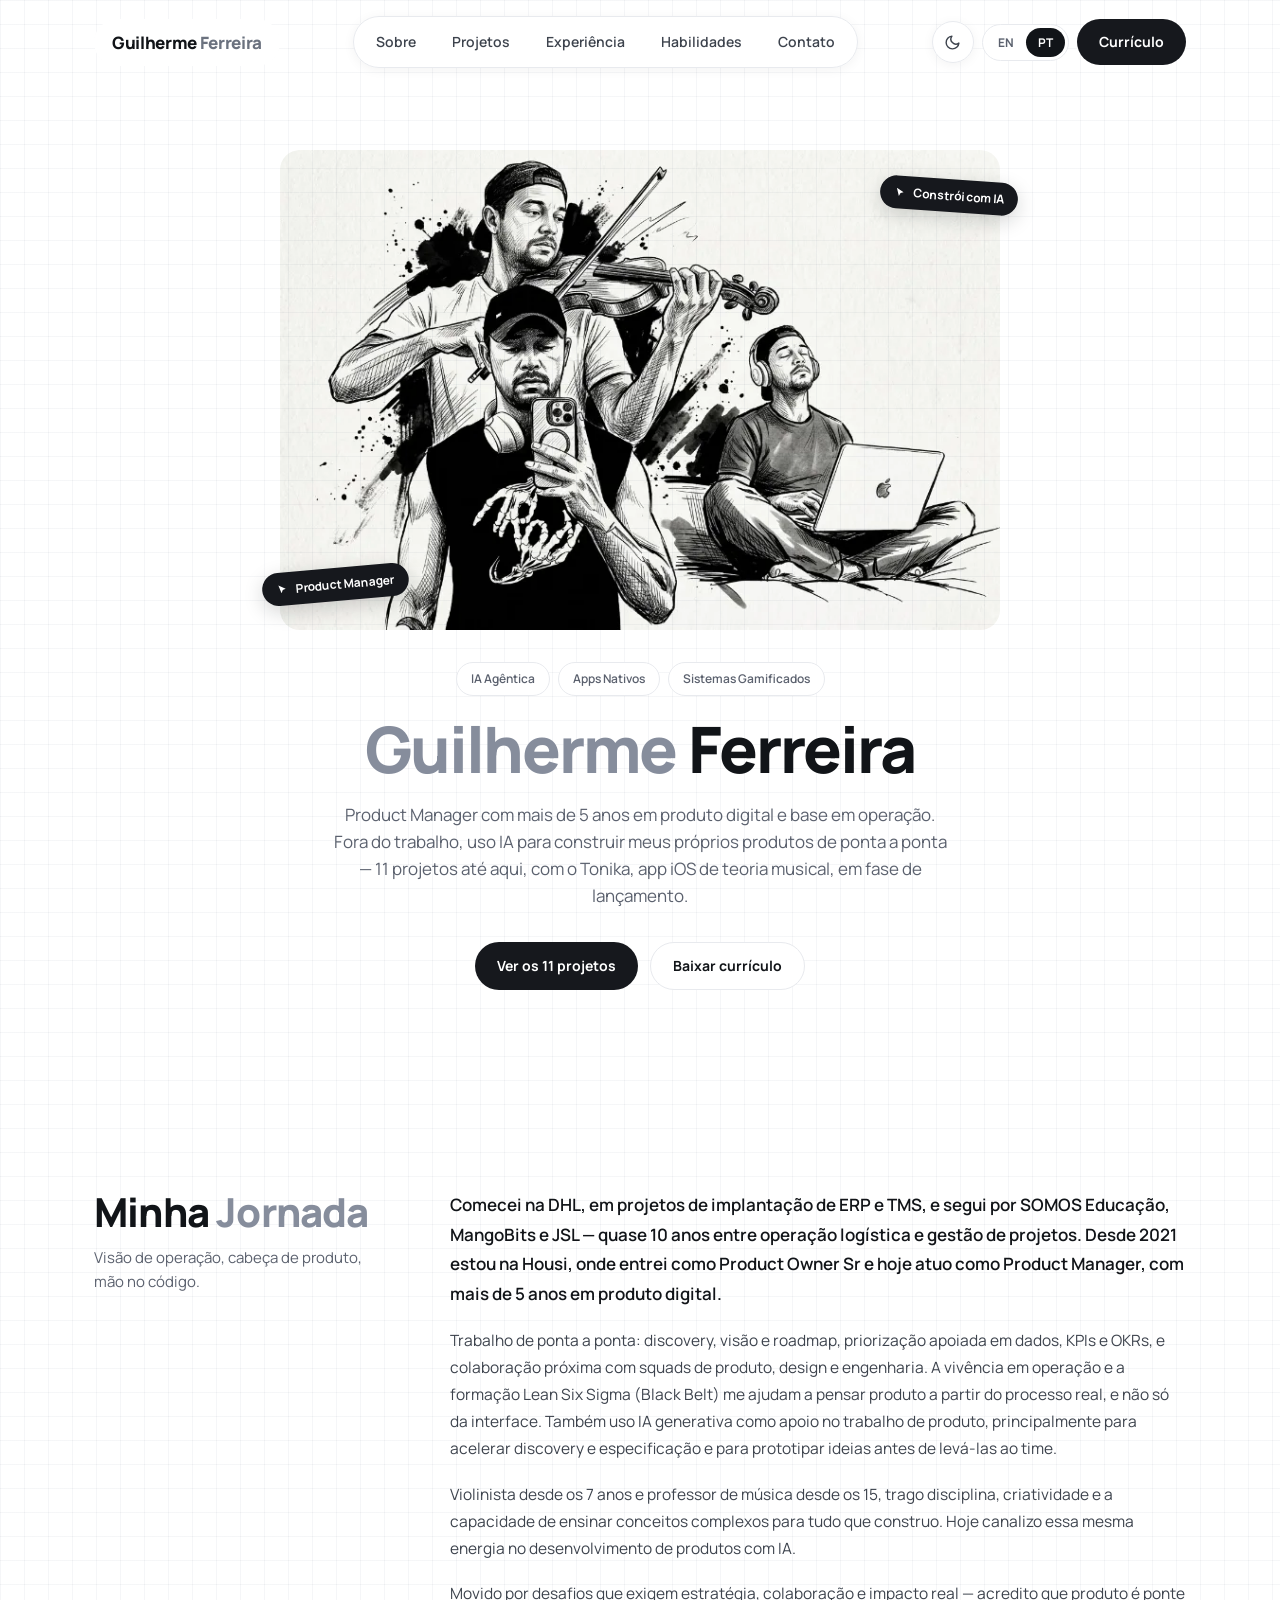
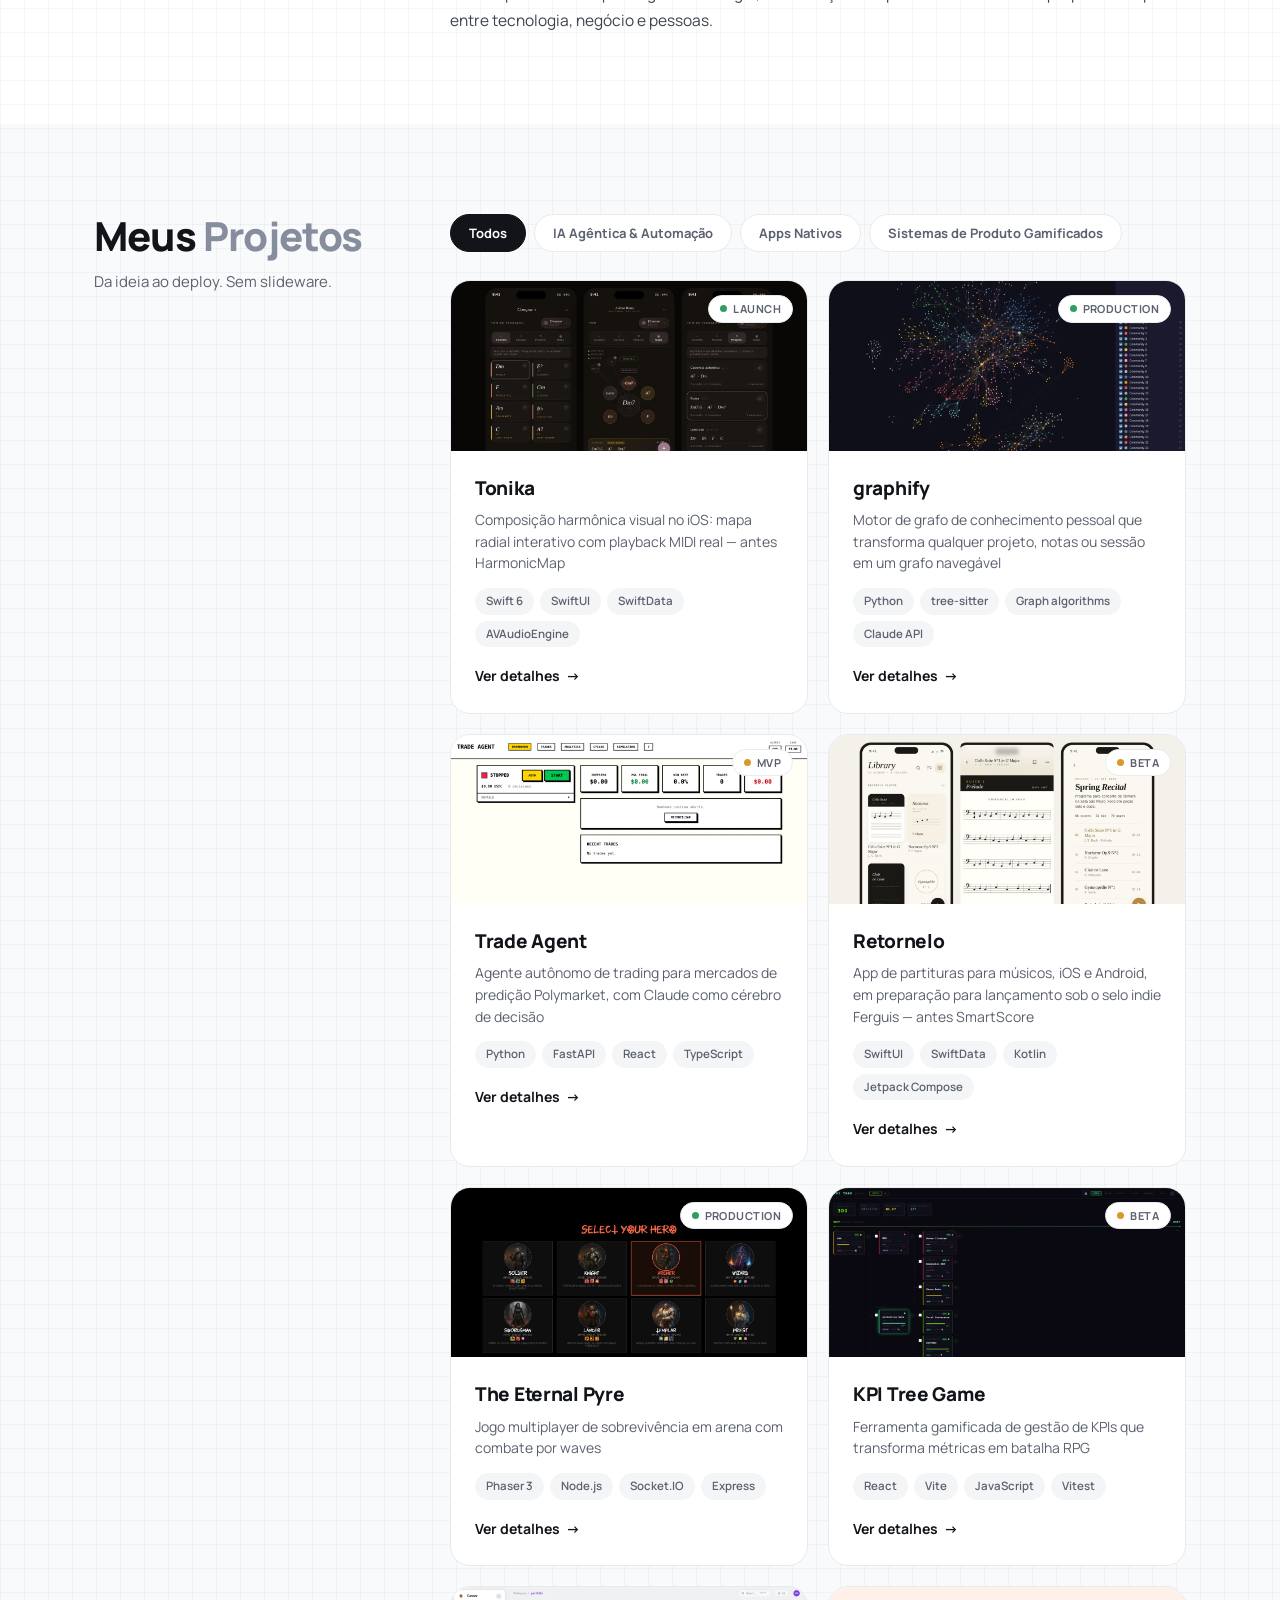
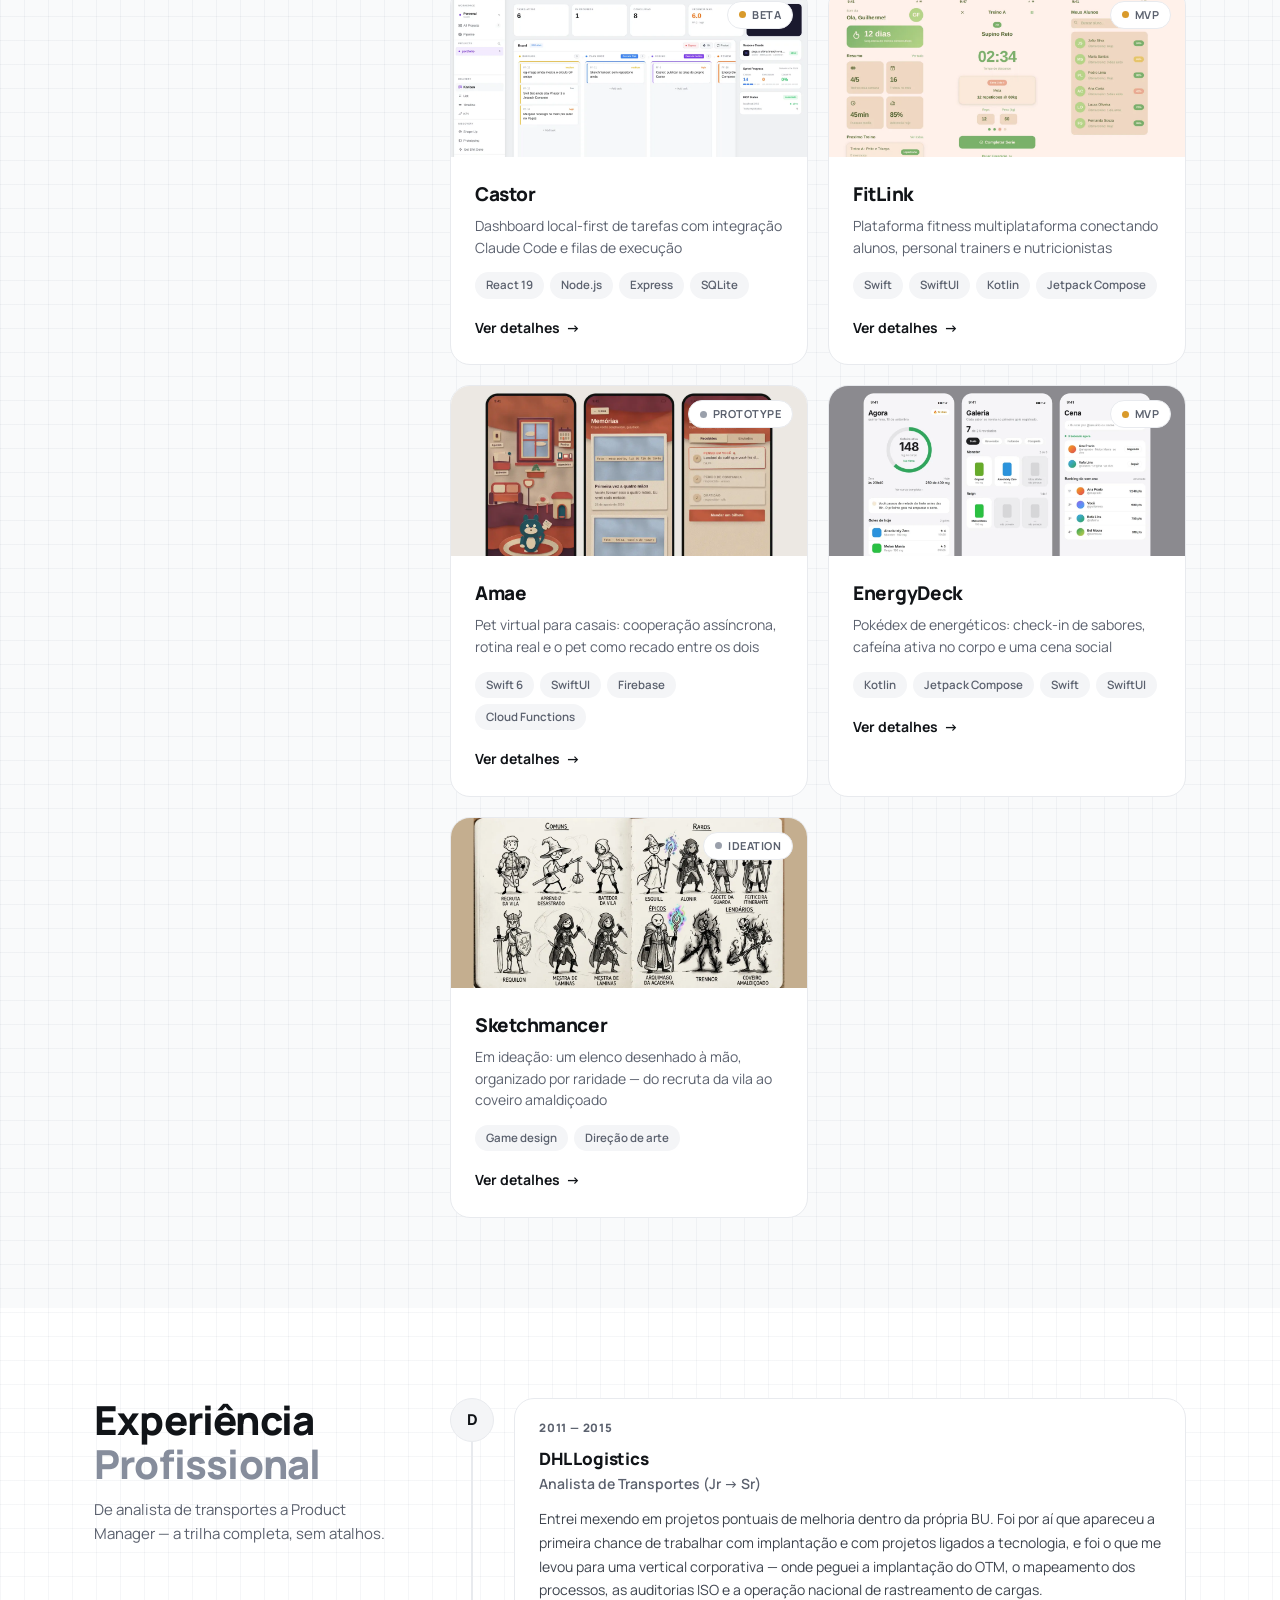
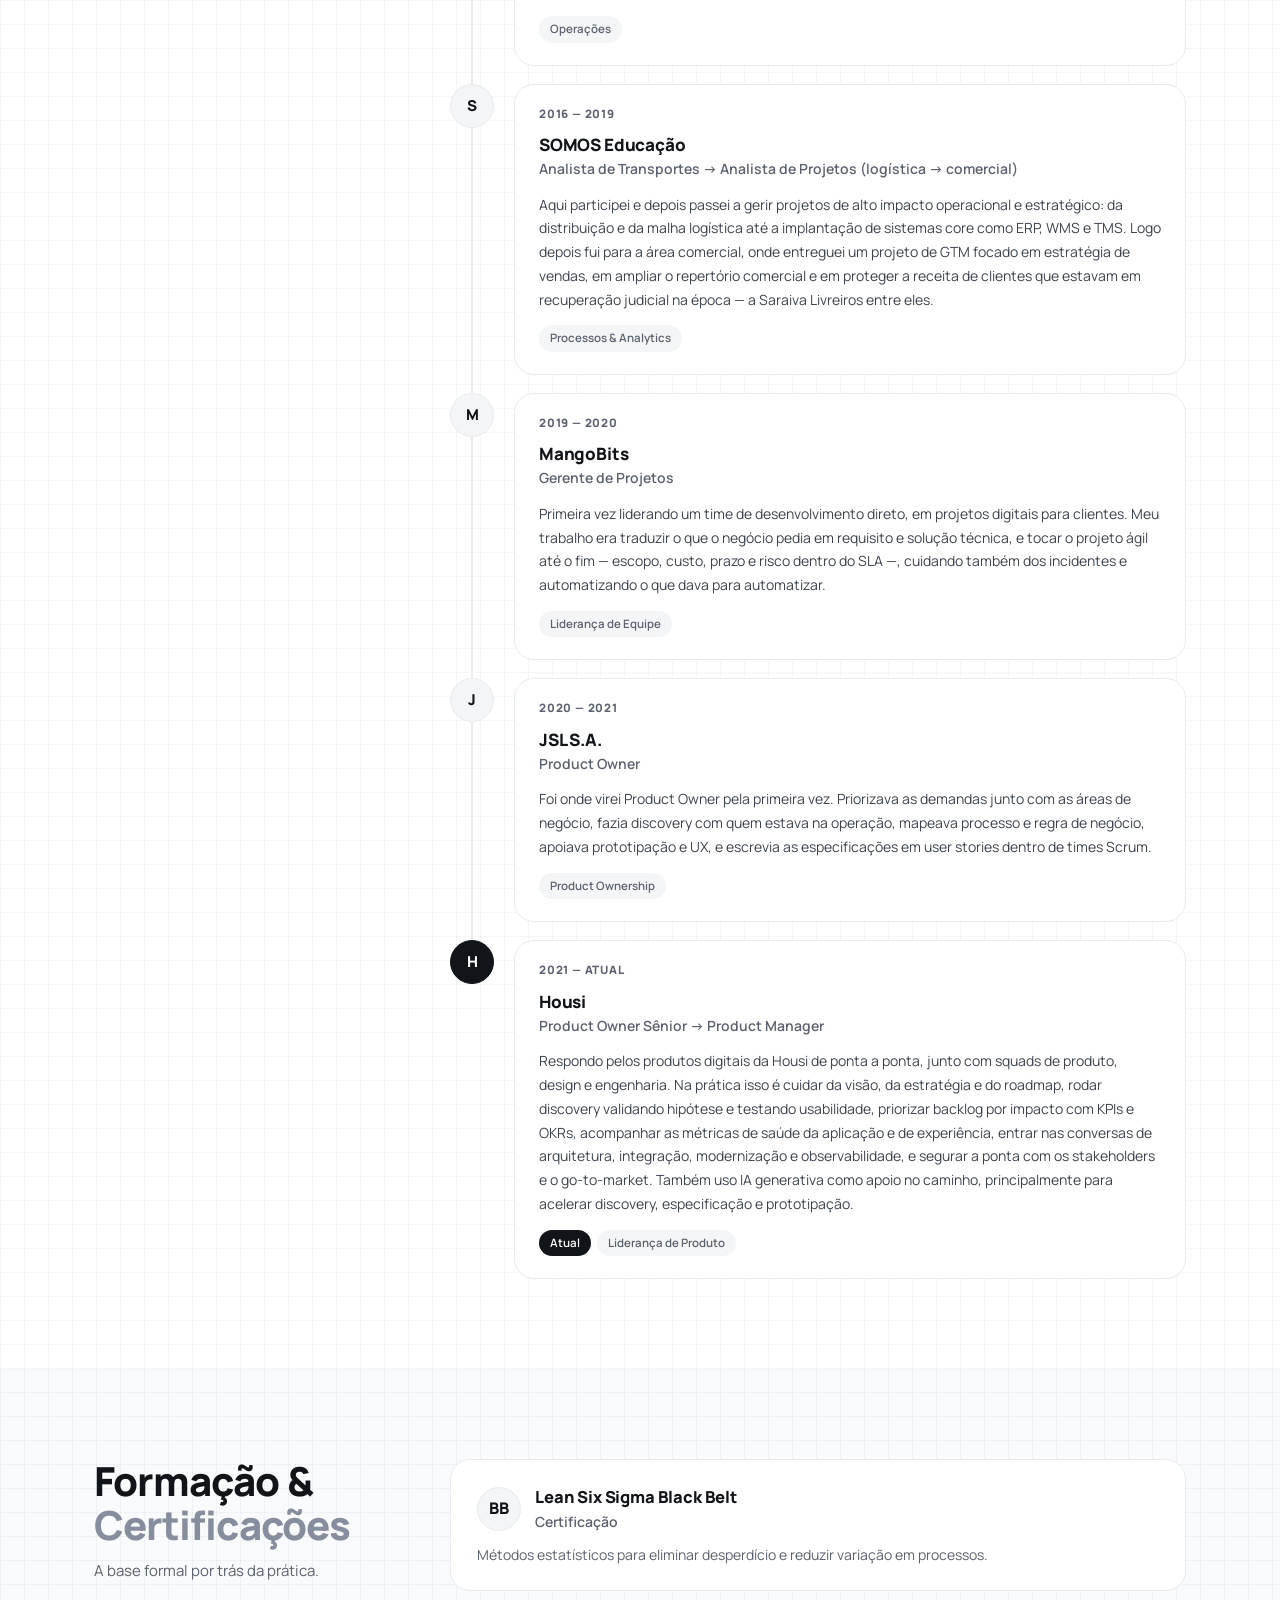
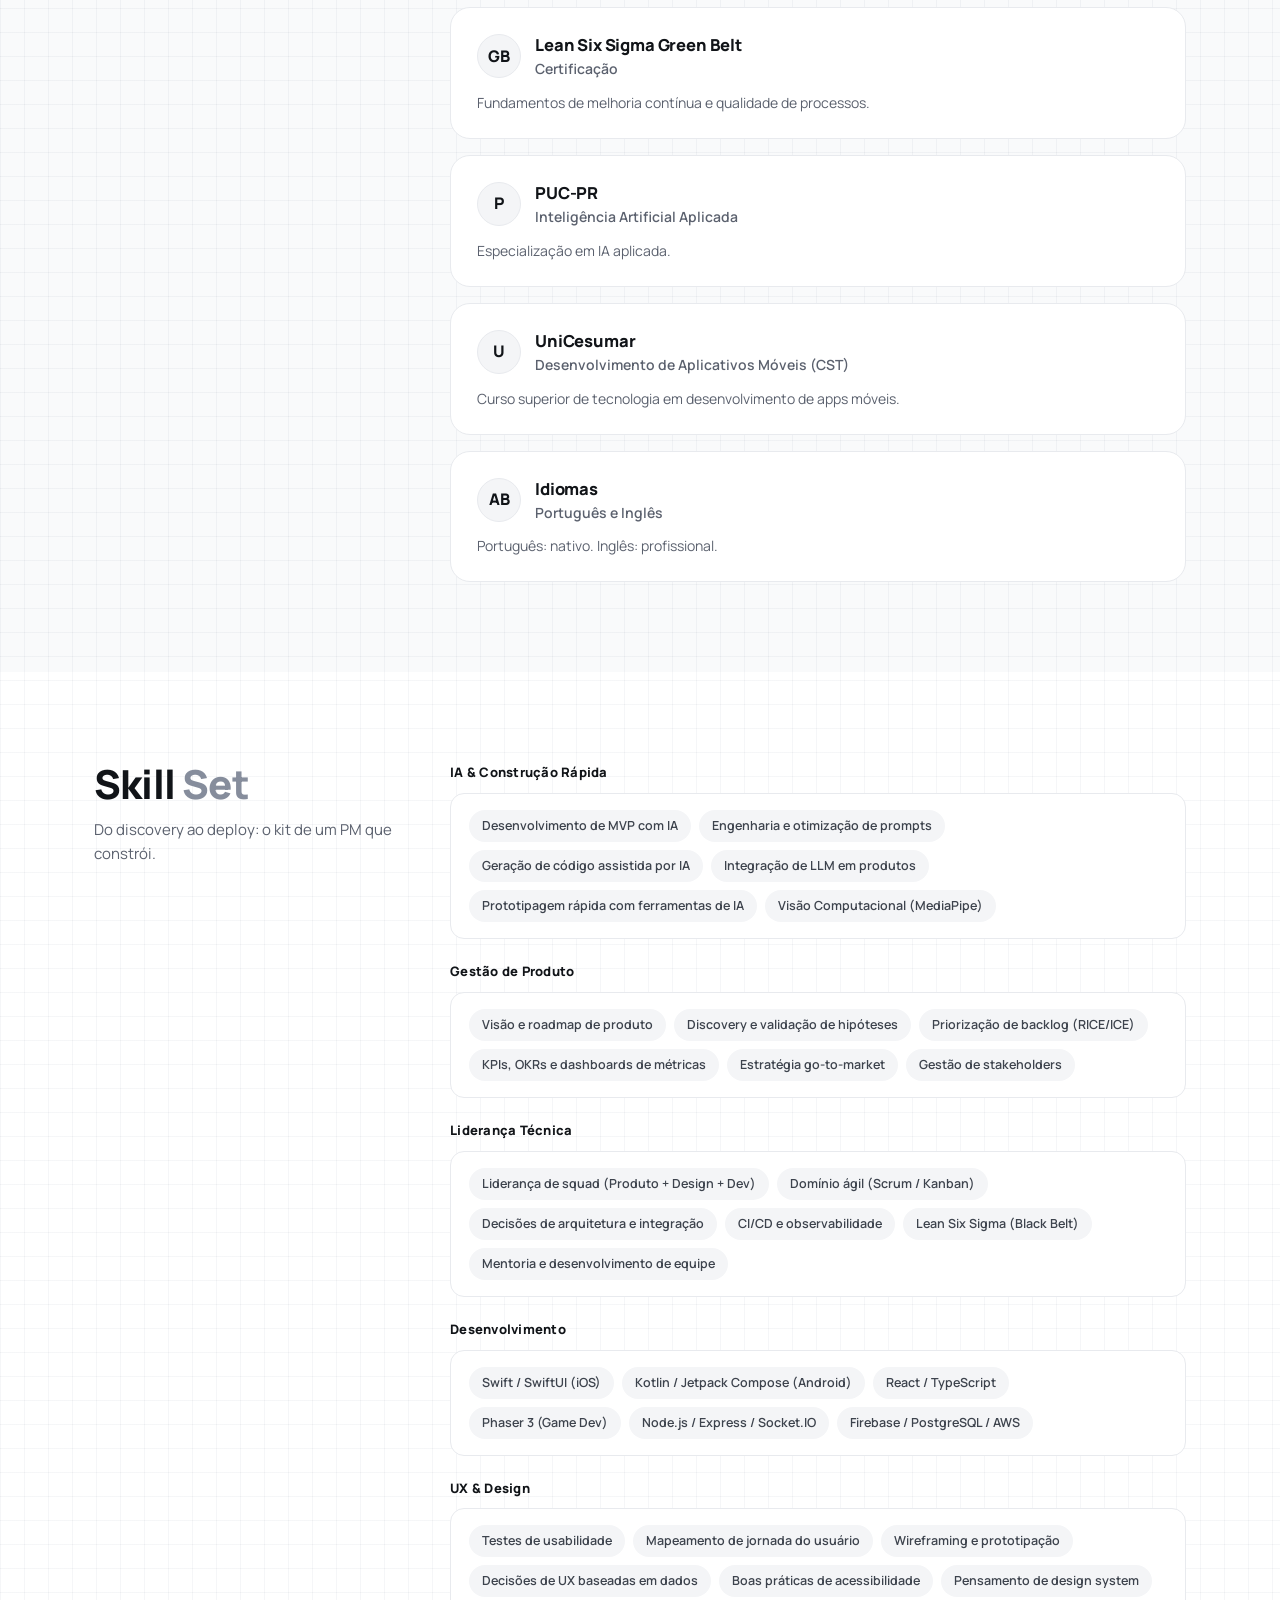
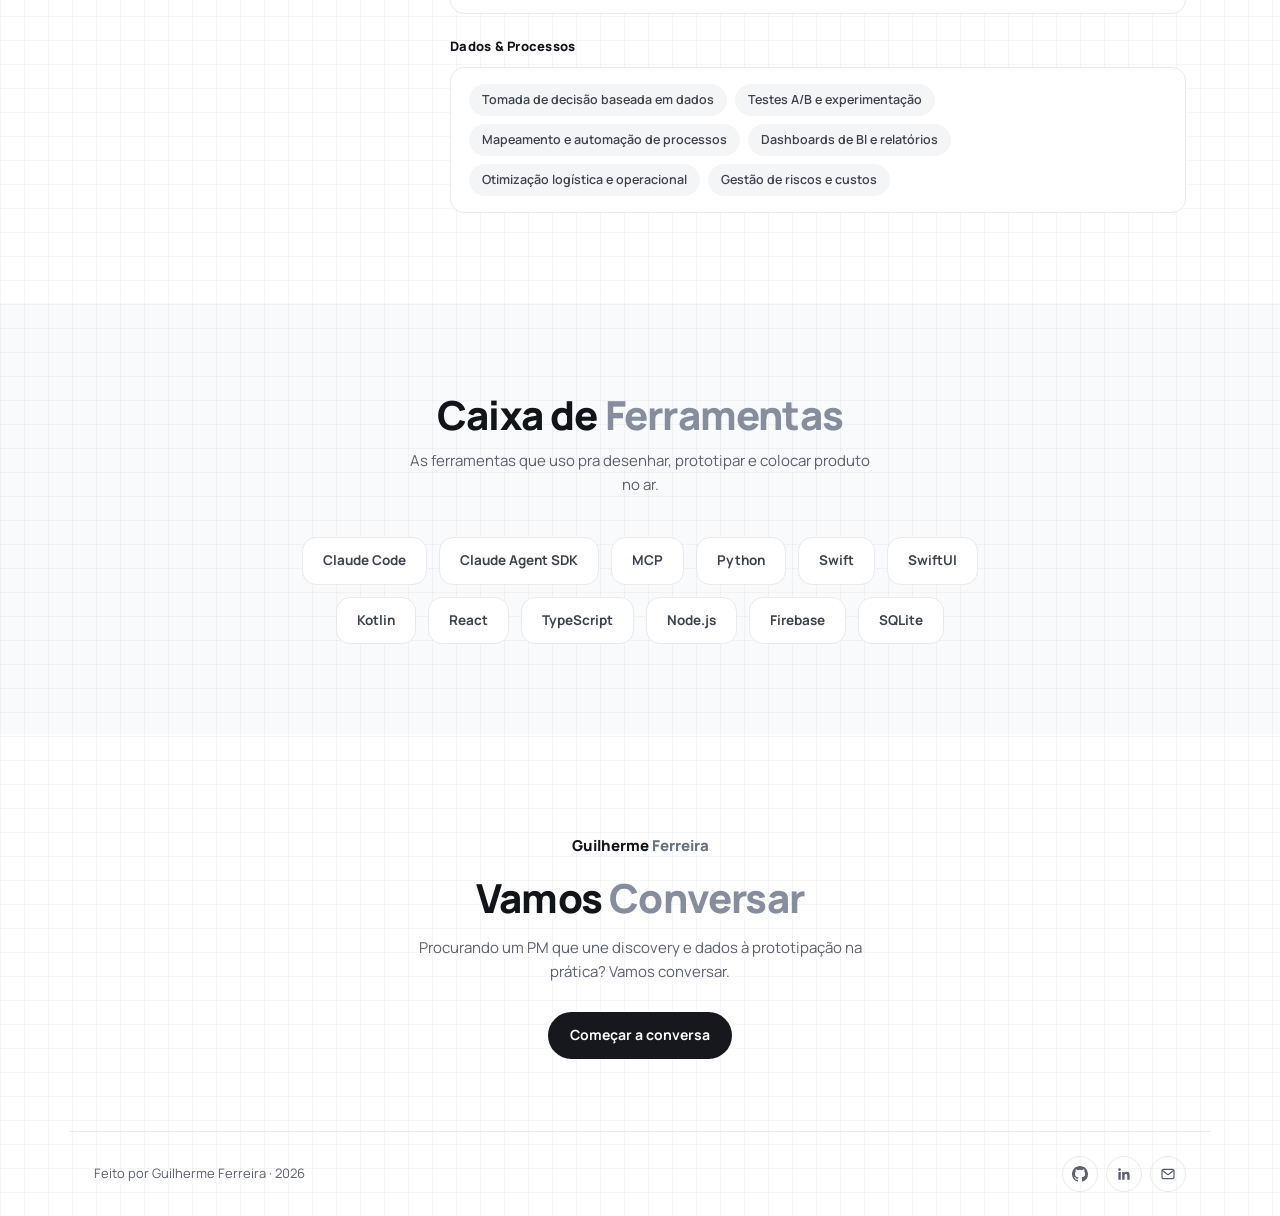
==== commit fbf1a1fb: "feat: entra o Sketchmancer, em ideacao, com a arte de referencia como capa Sem telas, como pedido: n" ====
--- a/index.html
+++ b/index.html
@@ -15,7 +15,7 @@
   <meta property="og:site_name" content="Guilherme Ferreira">
   <meta property="og:url" content="https://gchapolin.github.io/portfolio/">
   <meta property="og:title" content="Guilherme Ferreira — Product Manager que constrói">
-  <meta property="og:description" content="Mais de 5 anos em produto digital e base em operação. 10 projetos próprios construídos de ponta a ponta com IA — apps nativos, agentes e sistemas gamificados.">
+  <meta property="og:description" content="Mais de 5 anos em produto digital e base em operação. 11 projetos próprios construídos de ponta a ponta com IA — apps nativos, agentes e sistemas gamificados.">
   <meta property="og:image" content="https://gchapolin.github.io/portfolio/assets/og-image.png">
   <meta property="og:image:width" content="1200">
   <meta property="og:image:height" content="630">
@@ -26,7 +26,7 @@
   <!-- Twitter / X -->
   <meta name="twitter:card" content="summary_large_image">
   <meta name="twitter:title" content="Guilherme Ferreira — Product Manager que constrói">
-  <meta name="twitter:description" content="Mais de 5 anos em produto digital e base em operação. 10 projetos próprios construídos de ponta a ponta com IA.">
+  <meta name="twitter:description" content="Mais de 5 anos em produto digital e base em operação. 11 projetos próprios construídos de ponta a ponta com IA.">
   <meta name="twitter:image" content="https://gchapolin.github.io/portfolio/assets/og-image.png">
   <link rel="preconnect" href="https://fonts.googleapis.com">
   <link rel="preconnect" href="https://fonts.gstatic.com" crossorigin>
@@ -1582,6 +1582,41 @@
         highlight: {
           en: 'The caffeine model is the product: it is not a counter, it is a decay curve — that is how the app can tell you when you will be back to zero and what the next can will cost you in sleep',
           pt: 'O modelo de cafeína é o produto: não é um contador, é uma curva de decaimento — é assim que o app consegue dizer quando você vai zerar e o que a próxima lata vai custar de sono'
+        }
+      },
+      {
+        id: 'sketchmancer', name: 'Sketchmancer', theme: 't-gamified', status: 'Ideation',
+        tagline: {
+          en: 'In ideation: a hand-drawn cast sorted by rarity — from the village recruit to the cursed gravedigger',
+          pt: 'Em ideação: um elenco desenhado à mão, organizado por raridade — do recruta da vila ao coveiro amaldiçoado'
+        },
+        description: {
+          en: 'Still at the sketchbook stage — there is no code and no prototype yet. What exists is the visual language and the rarity ladder: a cast drawn in pencil and ink on notebook paper, sorted into Common, Rare, Epic and Legendary, with each character already named and carrying a class. Colour is reserved for magic; everything else stays in graphite, which is what makes a legendary land heavier than a recruit.',
+          pt: 'Ainda no caderno — não tem código nem protótipo. O que existe é a linguagem visual e a escada de raridade: um elenco desenhado a grafite e nanquim sobre papel de caderno, dividido em Comuns, Raros, Épicos e Lendários, com cada personagem já nomeado e com uma classe. A cor fica reservada à magia; o resto permanece em grafite, e é isso que faz um lendário pesar mais que um recruta.'
+        },
+        tech: ['Game design', 'Direção de arte'],
+        features: {
+          en: [
+            'Four rarity tiers already defined: Common, Rare, Epic and Legendary',
+            'Named cast with class identity: Esquill, Alonir, Requilon, Trennor, the Cursed Gravedigger',
+            'Art direction: pencil and ink on notebook paper, the sketchbook kept as the frame',
+            'Colour used only on magic — the rest of the cast stays in graphite',
+            'Rarity read through the drawing itself: the common is looser, the legendary is heavily inked',
+            'Mechanics not defined yet — the concept comes before the system'
+          ],
+          pt: [
+            'Quatro faixas de raridade já definidas: Comuns, Raros, Épicos e Lendários',
+            'Elenco nomeado e com classe: Esquill, Alonir, Requilon, Trennor, Coveiro Amaldiçoado',
+            'Direção de arte: grafite e nanquim sobre papel de caderno, com o próprio caderno como moldura',
+            'Cor só na magia — o resto do elenco fica em grafite',
+            'A raridade lida pelo desenho: o comum é mais solto, o lendário é pesado de nanquim',
+            'Mecânica ainda não definida — o conceito vem antes do sistema'
+          ]
+        },
+        github: null,
+        highlight: {
+          en: 'The rarity ladder is carried by the drawing before any number exists: the village recruit is a loose outline, the legendary is a mass of ink — the art decides the hierarchy that the system has not been written for yet',
+          pt: 'A escada de raridade está no desenho antes de existir qualquer número: o recruta da vila é um contorno solto, o lendário é uma massa de nanquim — a arte decide a hierarquia que o sistema ainda nem tem'
         }
       }
     ];
@@ -1915,7 +1950,8 @@
       fitlink:     'assets/covers/fitlink.webp',
       amae:        'assets/covers/amae.webp',
       castor:      'assets/covers/castor.webp',
-      energydeck:  'assets/covers/energydeck.webp'
+      energydeck:  'assets/covers/energydeck.webp',
+      sketchmancer:'assets/covers/sketchmancer.webp'
     };
 
     function capaHtml(p) {
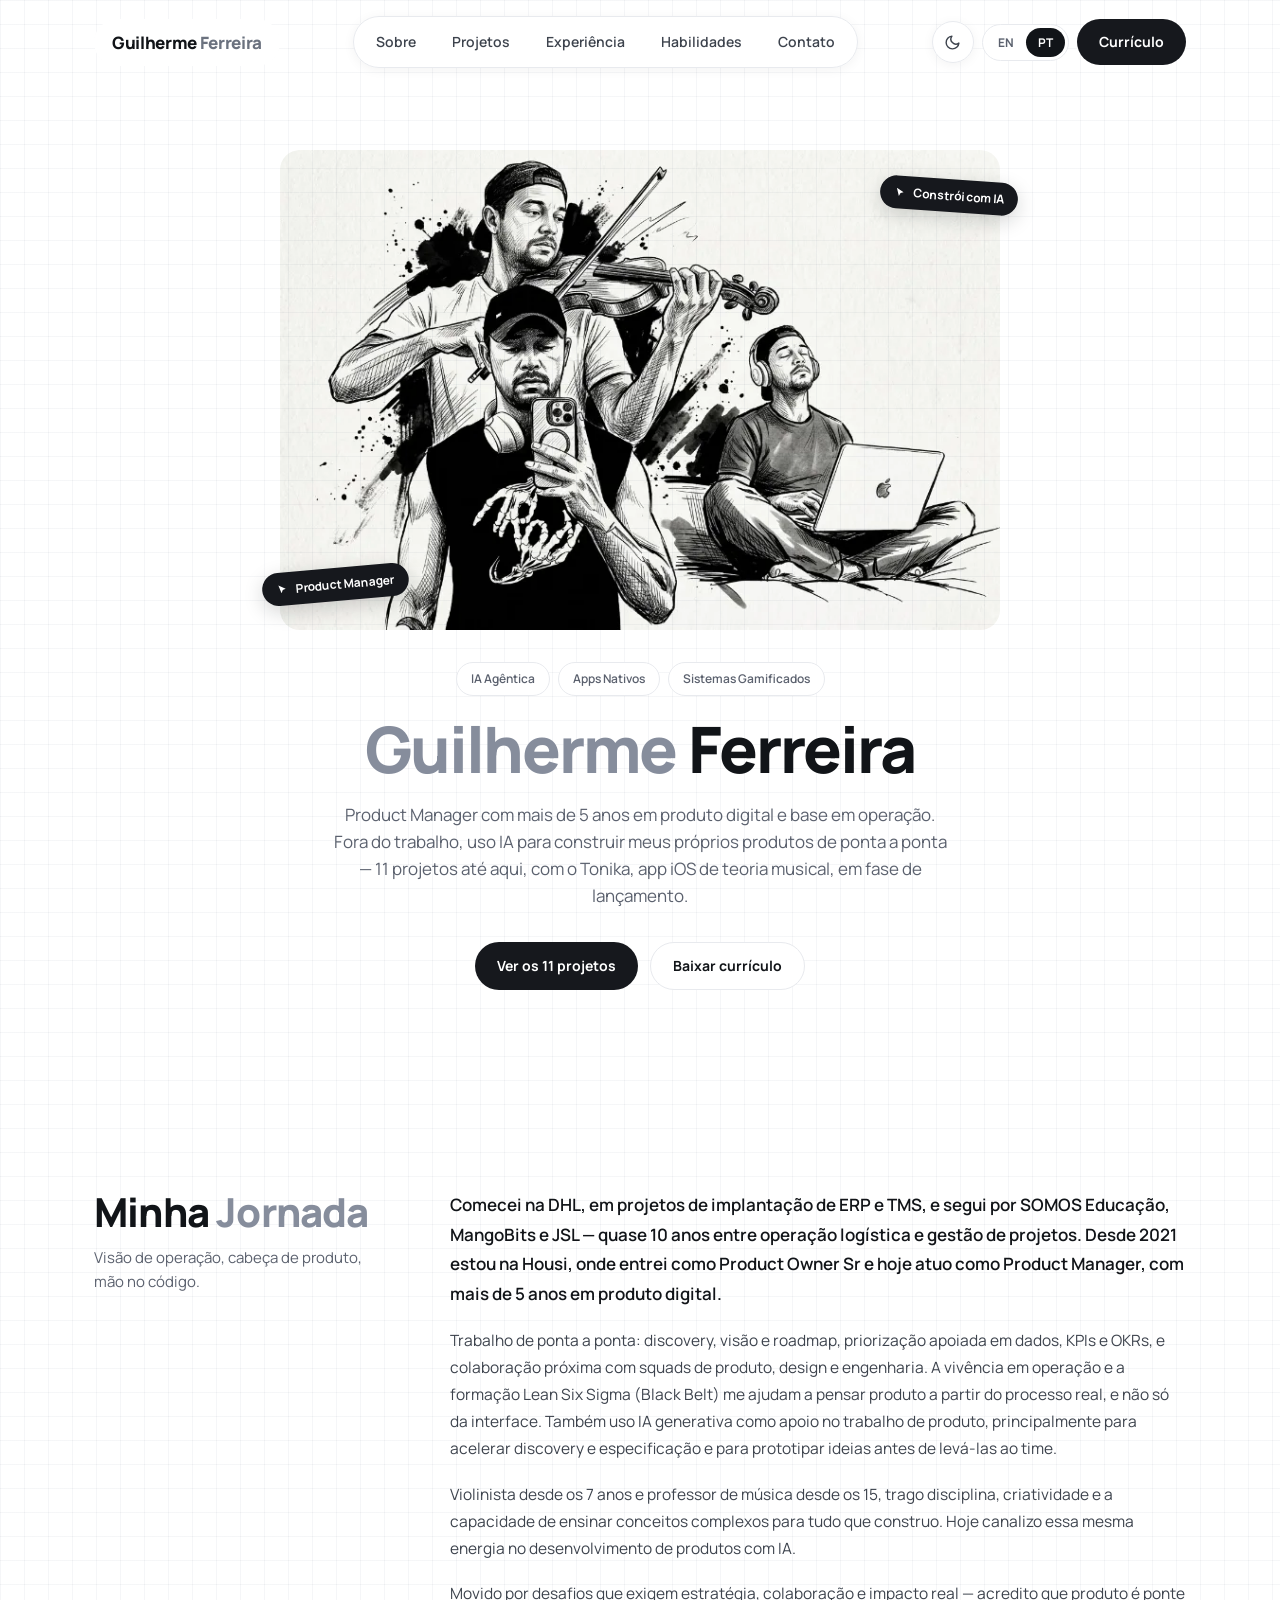
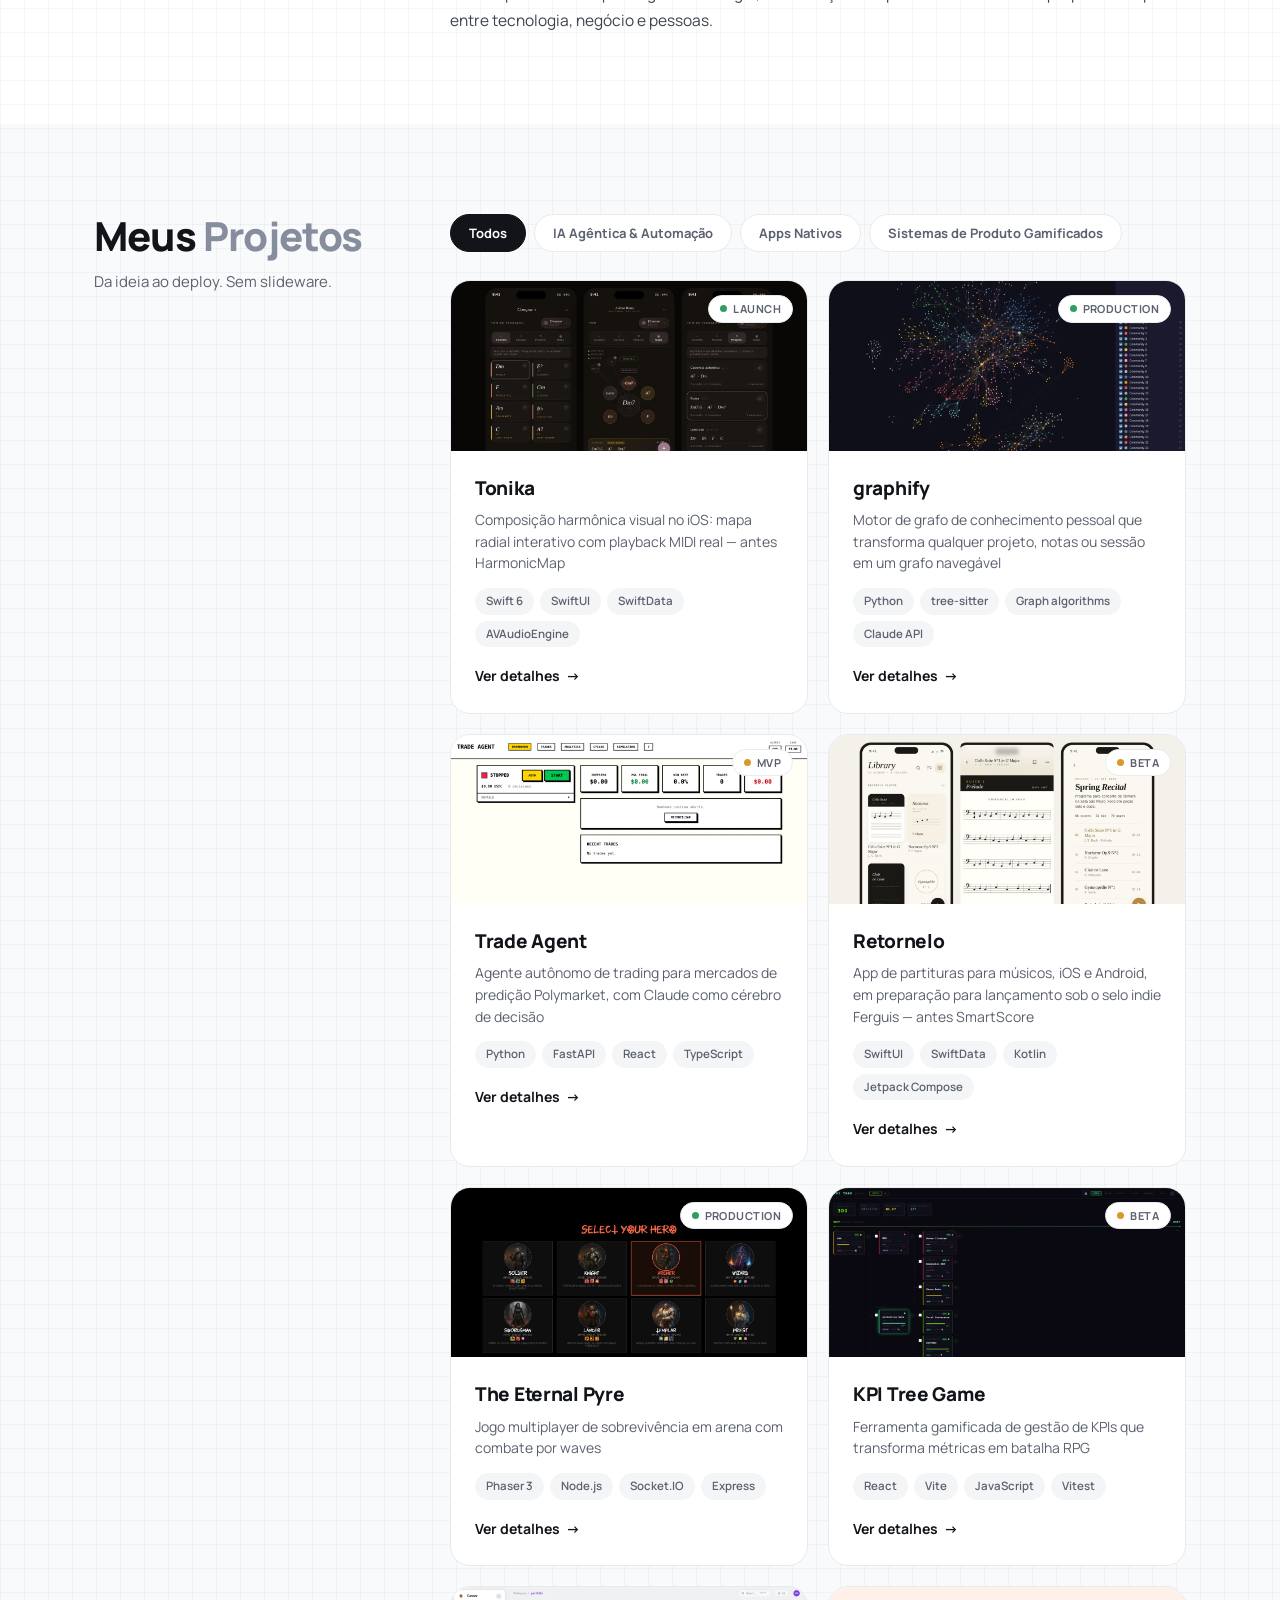
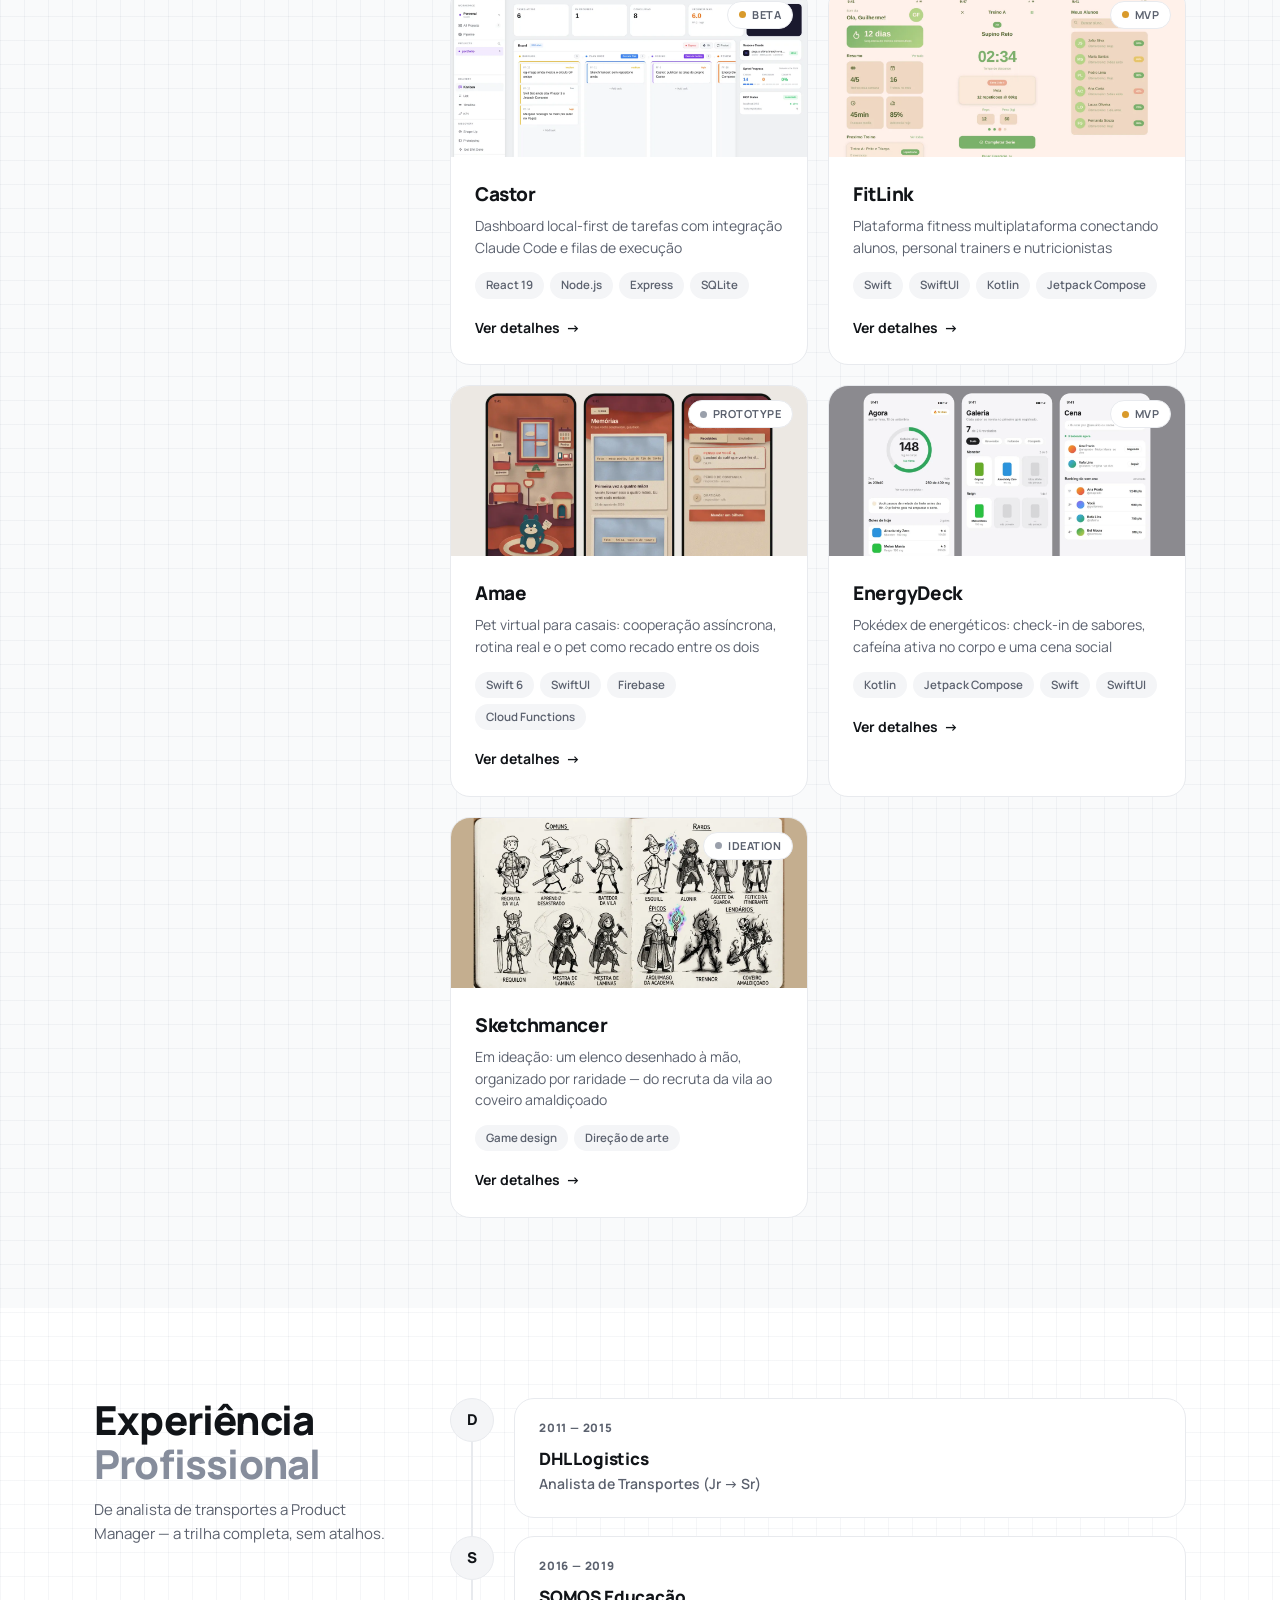
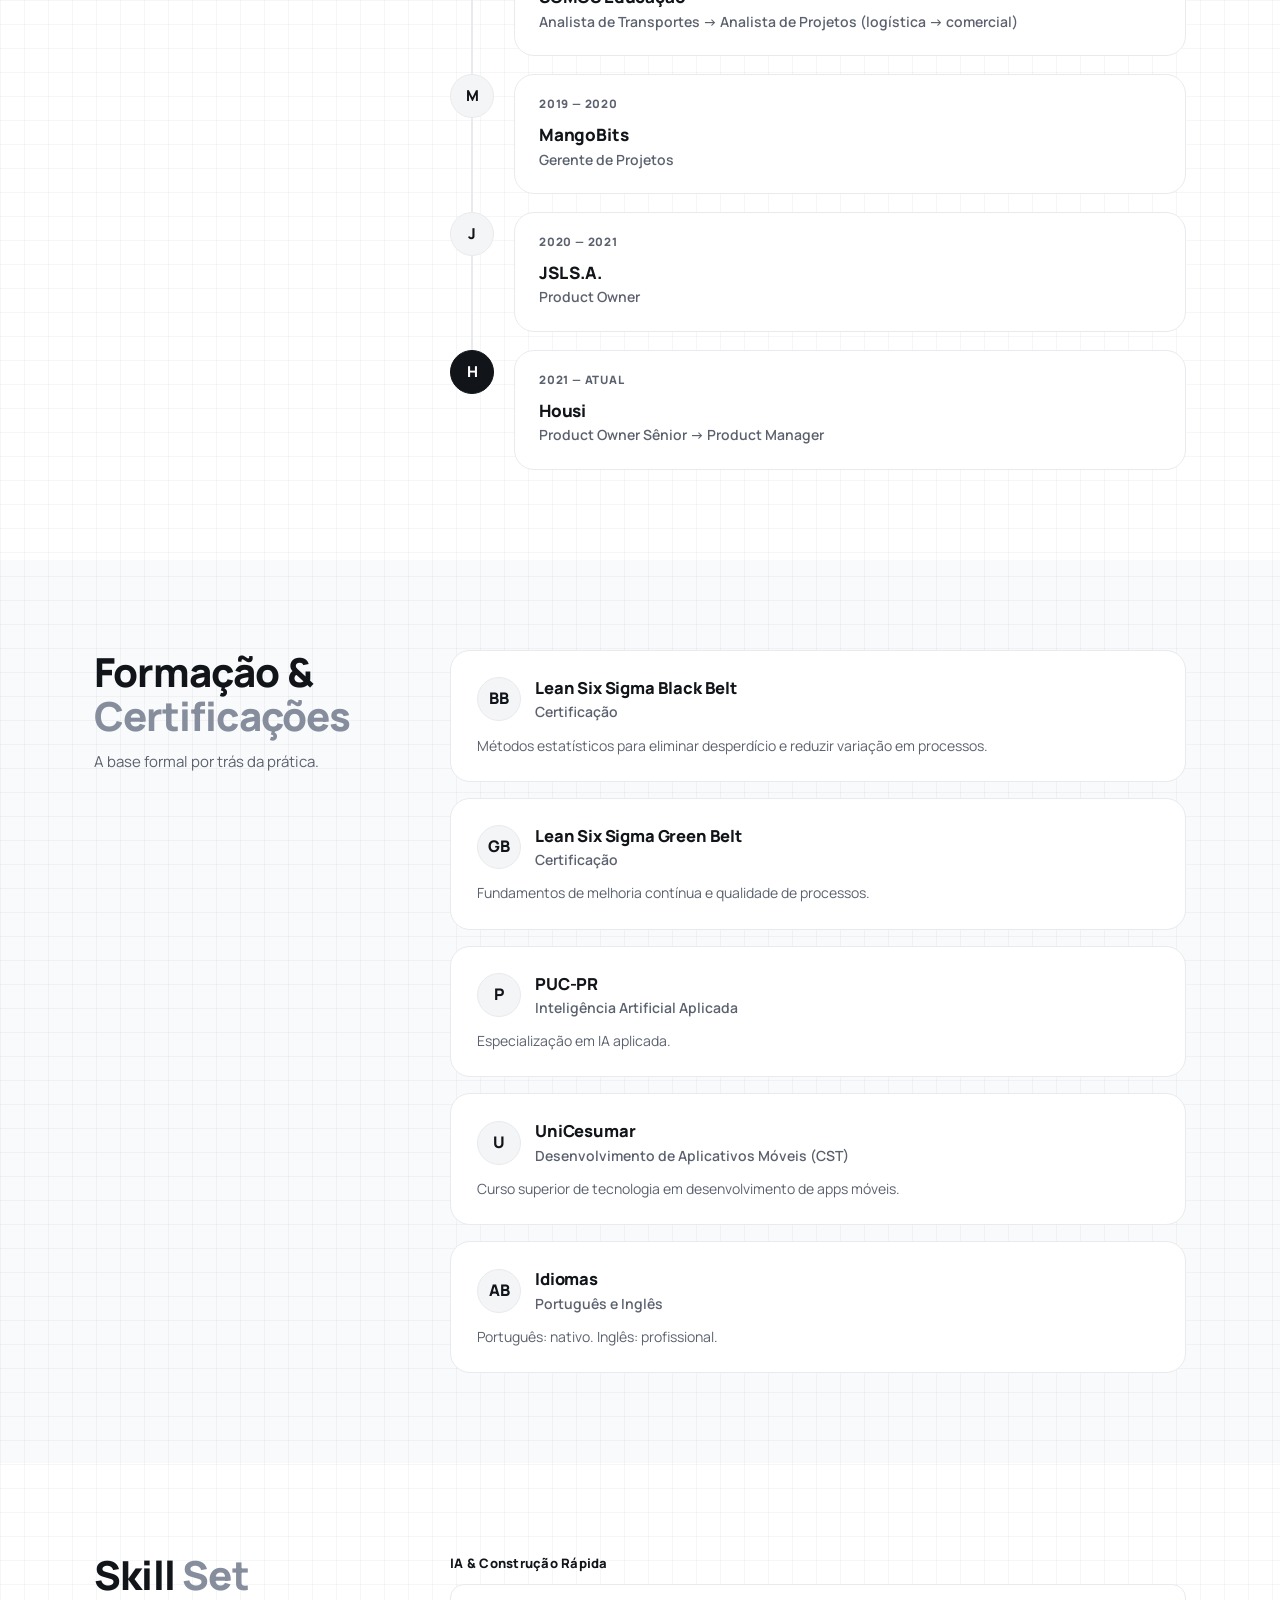
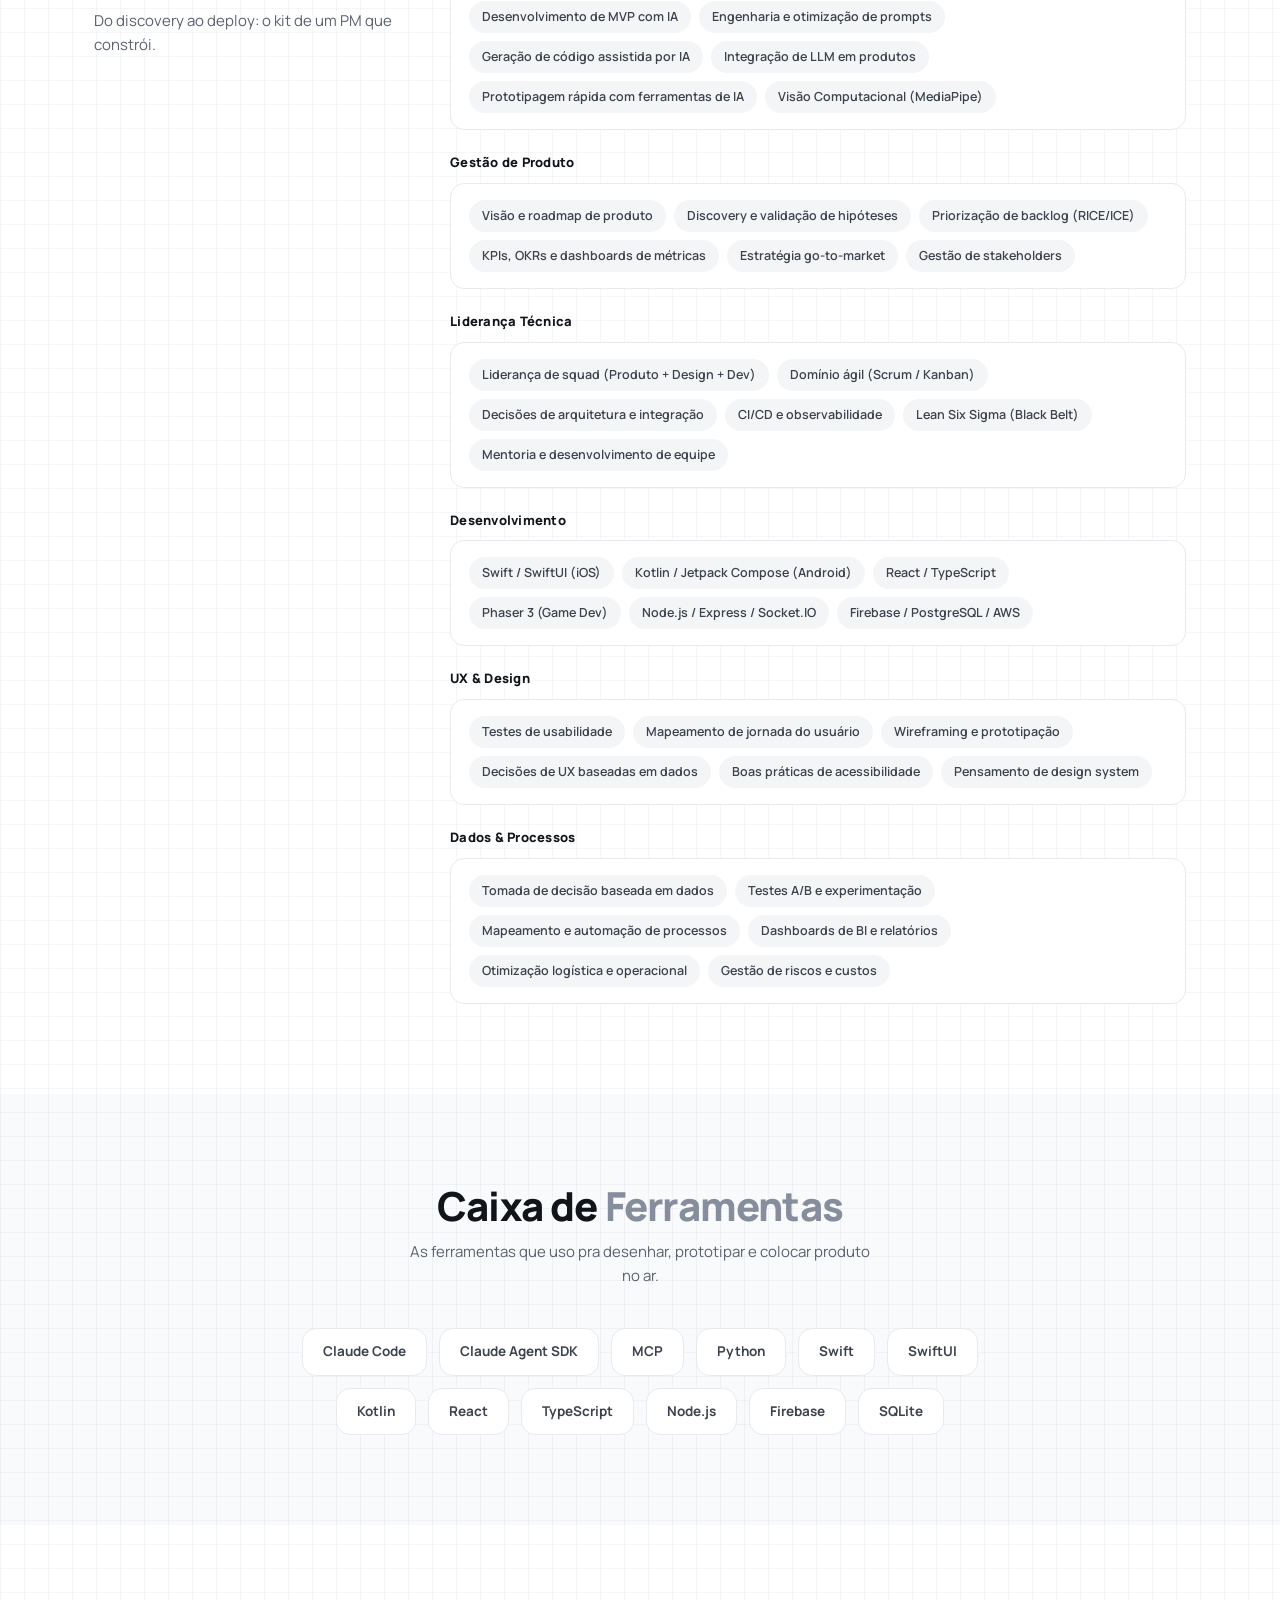
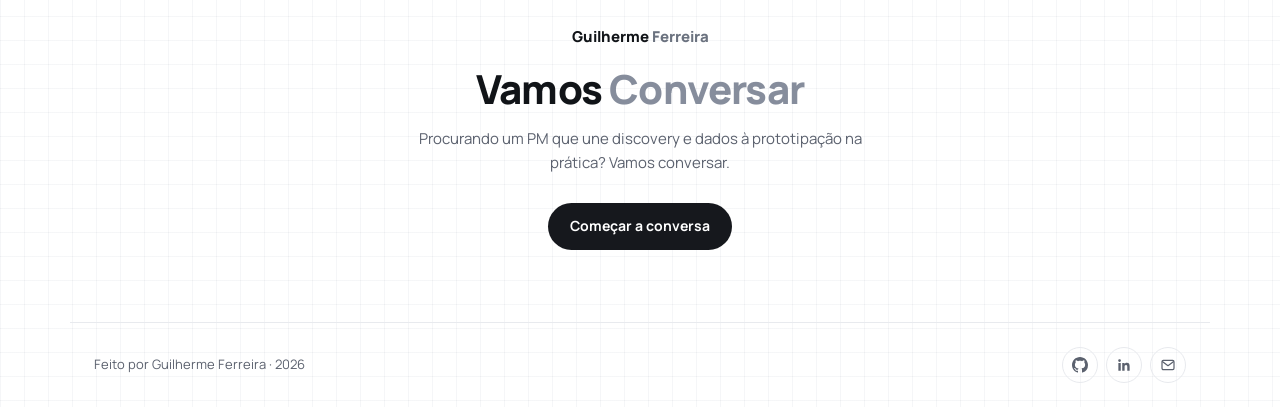
==== commit 84eada65: "refactor: linha do tempo fica so com empresa, cargo e periodo Saiu o paragrafo em primeira pessoa de" ====
--- a/index.html
+++ b/index.html
@@ -16,7 +16,8 @@
   <meta property="og:url" content="https://gchapolin.github.io/portfolio/">
   <meta property="og:title" content="Guilherme Ferreira — Product Manager que constrói">
   <meta property="og:description" content="Mais de 5 anos em produto digital e base em operação. 11 projetos próprios construídos de ponta a ponta com IA — apps nativos, agentes e sistemas gamificados.">
-  <meta property="og:image" content="https://gchapolin.github.io/portfolio/assets/og-image.png">
+  <meta property="og:image" content="https://gchapolin.github.io/portfolio/assets/og-image.jpg">
+  <meta property="og:image:type" content="image/jpeg">
   <meta property="og:image:width" content="1200">
   <meta property="og:image:height" content="630">
   <meta property="og:image:alt" content="Guilherme Ferreira — Product Manager. IA Agêntica, Apps Nativos, Sistemas Gamificados.">
@@ -27,7 +28,7 @@
   <meta name="twitter:card" content="summary_large_image">
   <meta name="twitter:title" content="Guilherme Ferreira — Product Manager que constrói">
   <meta name="twitter:description" content="Mais de 5 anos em produto digital e base em operação. 11 projetos próprios construídos de ponta a ponta com IA.">
-  <meta name="twitter:image" content="https://gchapolin.github.io/portfolio/assets/og-image.png">
+  <meta name="twitter:image" content="https://gchapolin.github.io/portfolio/assets/og-image.jpg">
   <link rel="preconnect" href="https://fonts.googleapis.com">
   <link rel="preconnect" href="https://fonts.gstatic.com" crossorigin>
   <link href="https://fonts.googleapis.com/css2?family=Manrope:wght@400..800&display=swap" rel="stylesheet">
@@ -702,18 +703,7 @@
       margin-bottom: 8px;
     }
     .tl__name { font-size: 17px; font-weight: 800; letter-spacing: -0.01em; }
-    .tl__role { font-size: 14px; font-weight: 600; color: var(--gray); margin-bottom: 12px; }
-    .tl__desc { font-size: 14px; line-height: 1.7; color: var(--ink-soft); margin-bottom: 14px; }
-    .tl__chips { display: flex; flex-wrap: wrap; gap: 6px; }
-    .tl__chips span {
-      font-size: 11.5px;
-      font-weight: 600;
-      color: var(--gray);
-      background: var(--chip-bg);
-      border-radius: 999px;
-      padding: 4px 11px;
-    }
-    .tl__chips span.now { background: var(--ink); color: var(--on-pill); }
+    .tl__role { font-size: 14px; font-weight: 600; color: var(--gray); }
 
     /* ---------- Skills ---------- */
     .skill-group { margin-bottom: 22px; }
@@ -1629,56 +1619,31 @@
         company: 'DHL Logistics', initials: 'D',
         role: { en: 'Transport Analyst (Jr → Sr)', pt: 'Analista de Transportes (Jr → Sr)' },
         period: { en: '2011 — 2015', pt: '2011 — 2015' },
-        current: false,
-        detail: {
-          en: 'I came in working on one-off improvement projects inside the business unit itself. That was where the first chance to work on rollouts and technology projects showed up, and it was what took me into a corporate vertical — where I picked up the OTM rollout, process mapping, ISO audits and the nationwide cargo tracking operation.',
-          pt: 'Entrei mexendo em projetos pontuais de melhoria dentro da própria BU. Foi por aí que apareceu a primeira chance de trabalhar com implantação e com projetos ligados a tecnologia, e foi o que me levou para uma vertical corporativa — onde peguei a implantação do OTM, o mapeamento dos processos, as auditorias ISO e a operação nacional de rastreamento de cargas.'
-        },
-        tag: { en: 'Operations', pt: 'Operações' }
+        current: false
       },
       {
         company: 'SOMOS Educação', initials: 'S',
         role: { en: 'Transport Analyst → Project Analyst (logistics → commercial)', pt: 'Analista de Transportes → Analista de Projetos (logística → comercial)' },
         period: { en: '2016 — 2019', pt: '2016 — 2019' },
-        current: false,
-        detail: {
-          en: 'Here I took part in and later came to manage projects with real operational and strategic weight: from distribution and the logistics network through to rolling out core systems like ERP, WMS and TMS. Soon after I moved to the commercial side, where I delivered a GTM project focused on sales strategy, on widening the commercial repertoire and on protecting revenue from clients that were in court-supervised reorganization at the time — Saraiva Livreiros among them.',
-          pt: 'Aqui participei e depois passei a gerir projetos de alto impacto operacional e estratégico: da distribuição e da malha logística até a implantação de sistemas core como ERP, WMS e TMS. Logo depois fui para a área comercial, onde entreguei um projeto de GTM focado em estratégia de vendas, em ampliar o repertório comercial e em proteger a receita de clientes que estavam em recuperação judicial na época — a Saraiva Livreiros entre eles.'
-        },
-        tag: { en: 'Process & Analytics', pt: 'Processos & Analytics' }
+        current: false
       },
       {
         company: 'MangoBits', initials: 'M',
         role: { en: 'Project Manager', pt: 'Gerente de Projetos' },
         period: { en: '2019 — 2020', pt: '2019 — 2020' },
-        current: false,
-        detail: {
-          en: 'My first time leading a development team directly, on digital projects for clients. My job was to turn what the business asked for into requirements and technical solutions, and to carry the agile project through to the end — scope, cost, schedule and risk within SLA — while also handling incidents and automating whatever could be automated.',
-          pt: 'Primeira vez liderando um time de desenvolvimento direto, em projetos digitais para clientes. Meu trabalho era traduzir o que o negócio pedia em requisito e solução técnica, e tocar o projeto ágil até o fim — escopo, custo, prazo e risco dentro do SLA —, cuidando também dos incidentes e automatizando o que dava para automatizar.'
-        },
-        tag: { en: 'Team Leadership', pt: 'Liderança de Equipe' }
+        current: false
       },
       {
         company: 'JSL S.A.', initials: 'J',
         role: { en: 'Product Owner', pt: 'Product Owner' },
         period: { en: '2020 — 2021', pt: '2020 — 2021' },
-        current: false,
-        detail: {
-          en: 'This is where I became a Product Owner for the first time. I prioritized demand together with the business areas, ran discovery with the people actually in operations, mapped processes and business rules, supported prototyping and UX, and wrote the specs as user stories inside Scrum teams.',
-          pt: 'Foi onde virei Product Owner pela primeira vez. Priorizava as demandas junto com as áreas de negócio, fazia discovery com quem estava na operação, mapeava processo e regra de negócio, apoiava prototipação e UX, e escrevia as especificações em user stories dentro de times Scrum.'
-        },
-        tag: { en: 'Product Ownership', pt: 'Product Ownership' }
+        current: false
       },
       {
         company: 'Housi', initials: 'H',
         role: { en: 'Senior Product Owner → Product Manager', pt: 'Product Owner Sênior → Product Manager' },
         period: { en: '2021 — Present', pt: '2021 — Atual' },
-        current: true,
-        detail: {
-          en: 'I am responsible for Housi’s digital products end to end, alongside product, design and engineering squads. In practice that means owning the vision, the strategy and the roadmap, running discovery by validating hypotheses and testing usability, prioritizing the backlog by impact with KPIs and OKRs, watching the application health and experience metrics, joining the conversations about architecture, integrations, modernization and observability, and holding the line with stakeholders and go-to-market. I also lean on generative AI along the way, mainly to speed up discovery, specification and prototyping.',
-          pt: 'Respondo pelos produtos digitais da Housi de ponta a ponta, junto com squads de produto, design e engenharia. Na prática isso é cuidar da visão, da estratégia e do roadmap, rodar discovery validando hipótese e testando usabilidade, priorizar backlog por impacto com KPIs e OKRs, acompanhar as métricas de saúde da aplicação e de experiência, entrar nas conversas de arquitetura, integração, modernização e observabilidade, e segurar a ponta com os stakeholders e o go-to-market. Também uso IA generativa como apoio no caminho, principalmente para acelerar discovery, especificação e prototipação.'
-        },
-        tag: { en: 'Product Leadership', pt: 'Liderança de Produto' }
+        current: true
       }
     ];
 
@@ -1830,7 +1795,6 @@
         connectSub: 'Looking for a PM who pairs discovery and data with hands-on prototyping? Let’s talk.',
         contactCta: 'Get in touch',
         footerLegal: 'Built by Guilherme Ferreira · {year}',
-        currentBadge: 'Current',
         cardLink: 'View details',
         modalClose: '← Back',
         modalAbout: 'About the project',
@@ -1869,7 +1833,6 @@
         connectSub: 'Procurando um PM que une discovery e dados à prototipação na prática? Vamos conversar.',
         contactCta: 'Começar a conversa',
         footerLegal: 'Feito por Guilherme Ferreira · {year}',
-        currentBadge: 'Atual',
         cardLink: 'Ver detalhes',
         modalClose: '← Voltar',
         modalAbout: 'Sobre o projeto',
@@ -1991,8 +1954,6 @@
     function renderWork() {
       var el = document.getElementById('work-list');
       el.innerHTML = experience.map(function (x) {
-        var chips = '<span>' + t(x.tag) + '</span>';
-        if (x.current) chips = '<span class="now">' + ui('currentBadge') + '</span>' + chips;
         return (
           '<article class="tl' + (x.current ? ' tl--current' : '') + '">' +
             '<span class="tl__dot" aria-hidden="true">' + x.initials + '</span>' +
@@ -2000,8 +1961,6 @@
               '<div class="tl__period">' + t(x.period) + '</div>' +
               '<div class="tl__name">' + x.company + '</div>' +
               '<div class="tl__role">' + t(x.role) + '</div>' +
-              '<p class="tl__desc">' + t(x.detail) + '</p>' +
-              '<div class="tl__chips">' + chips + '</div>' +
             '</div>' +
           '</article>'
         );
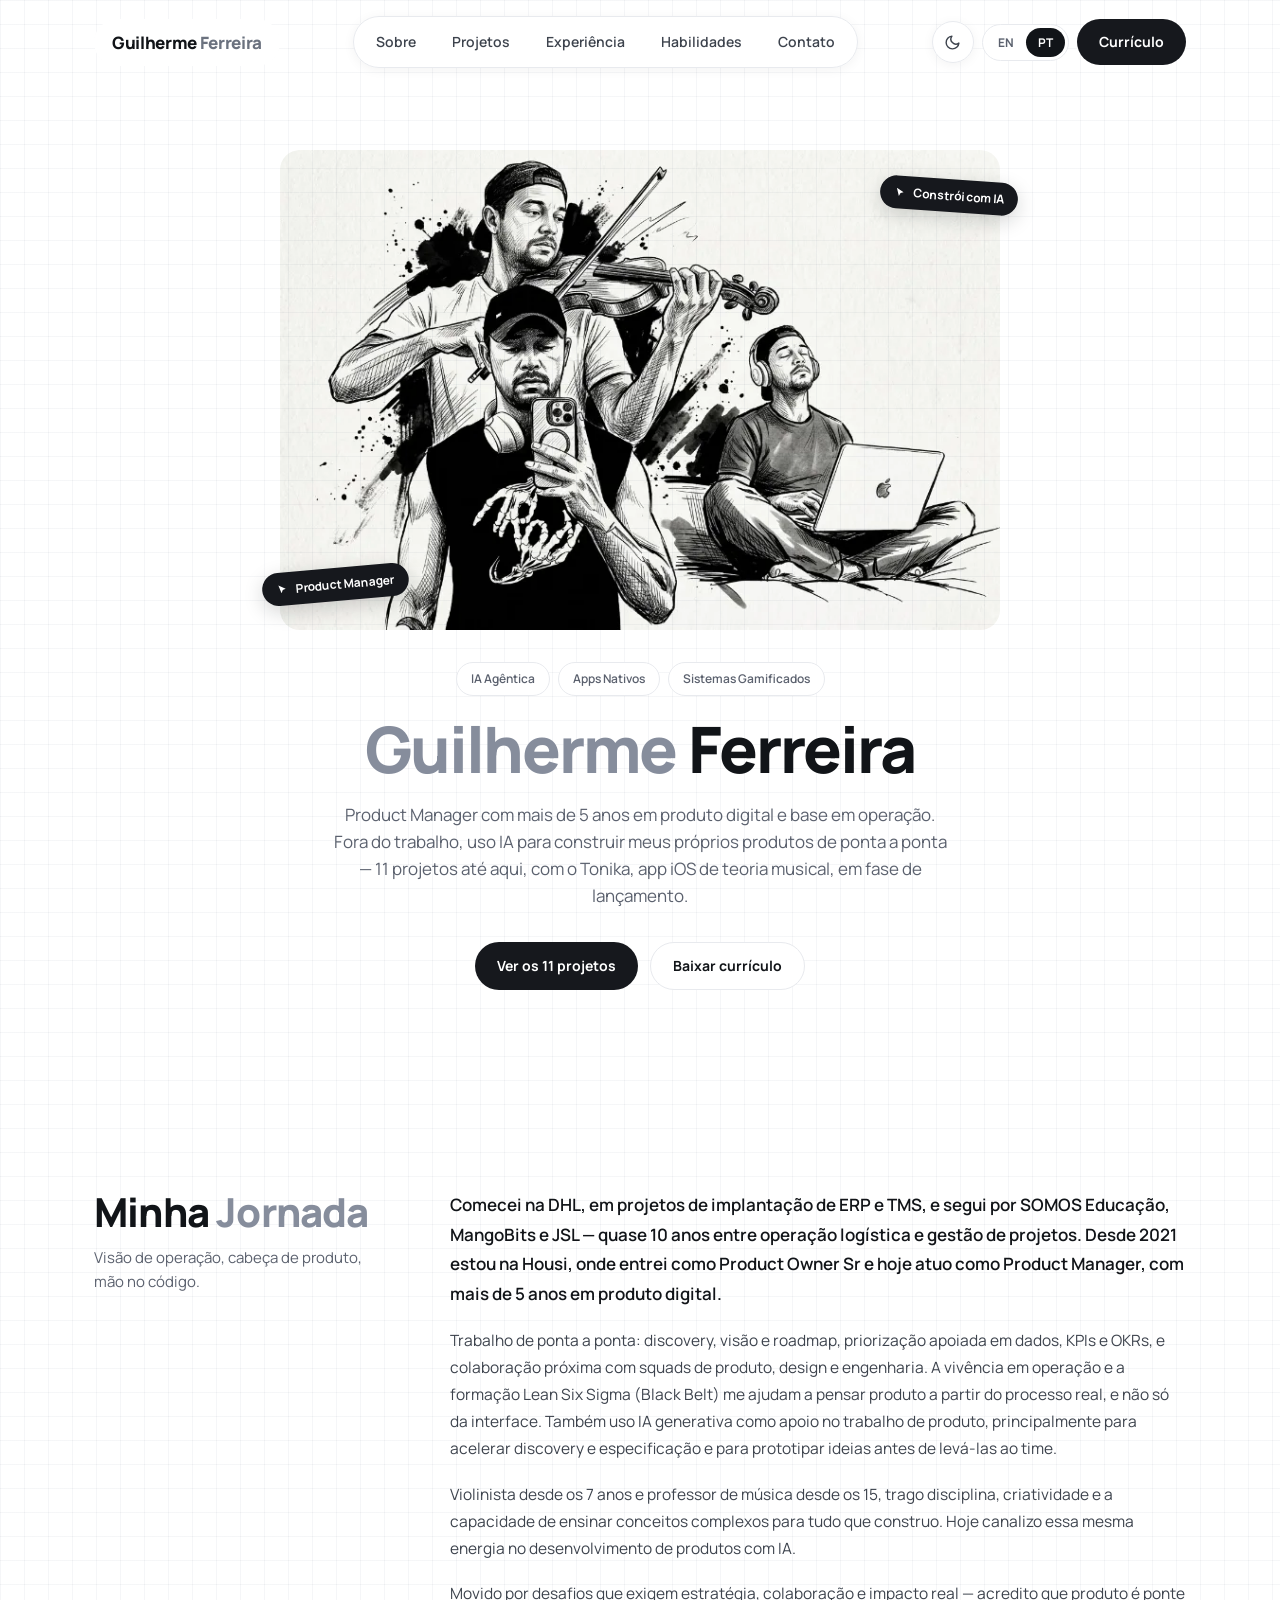
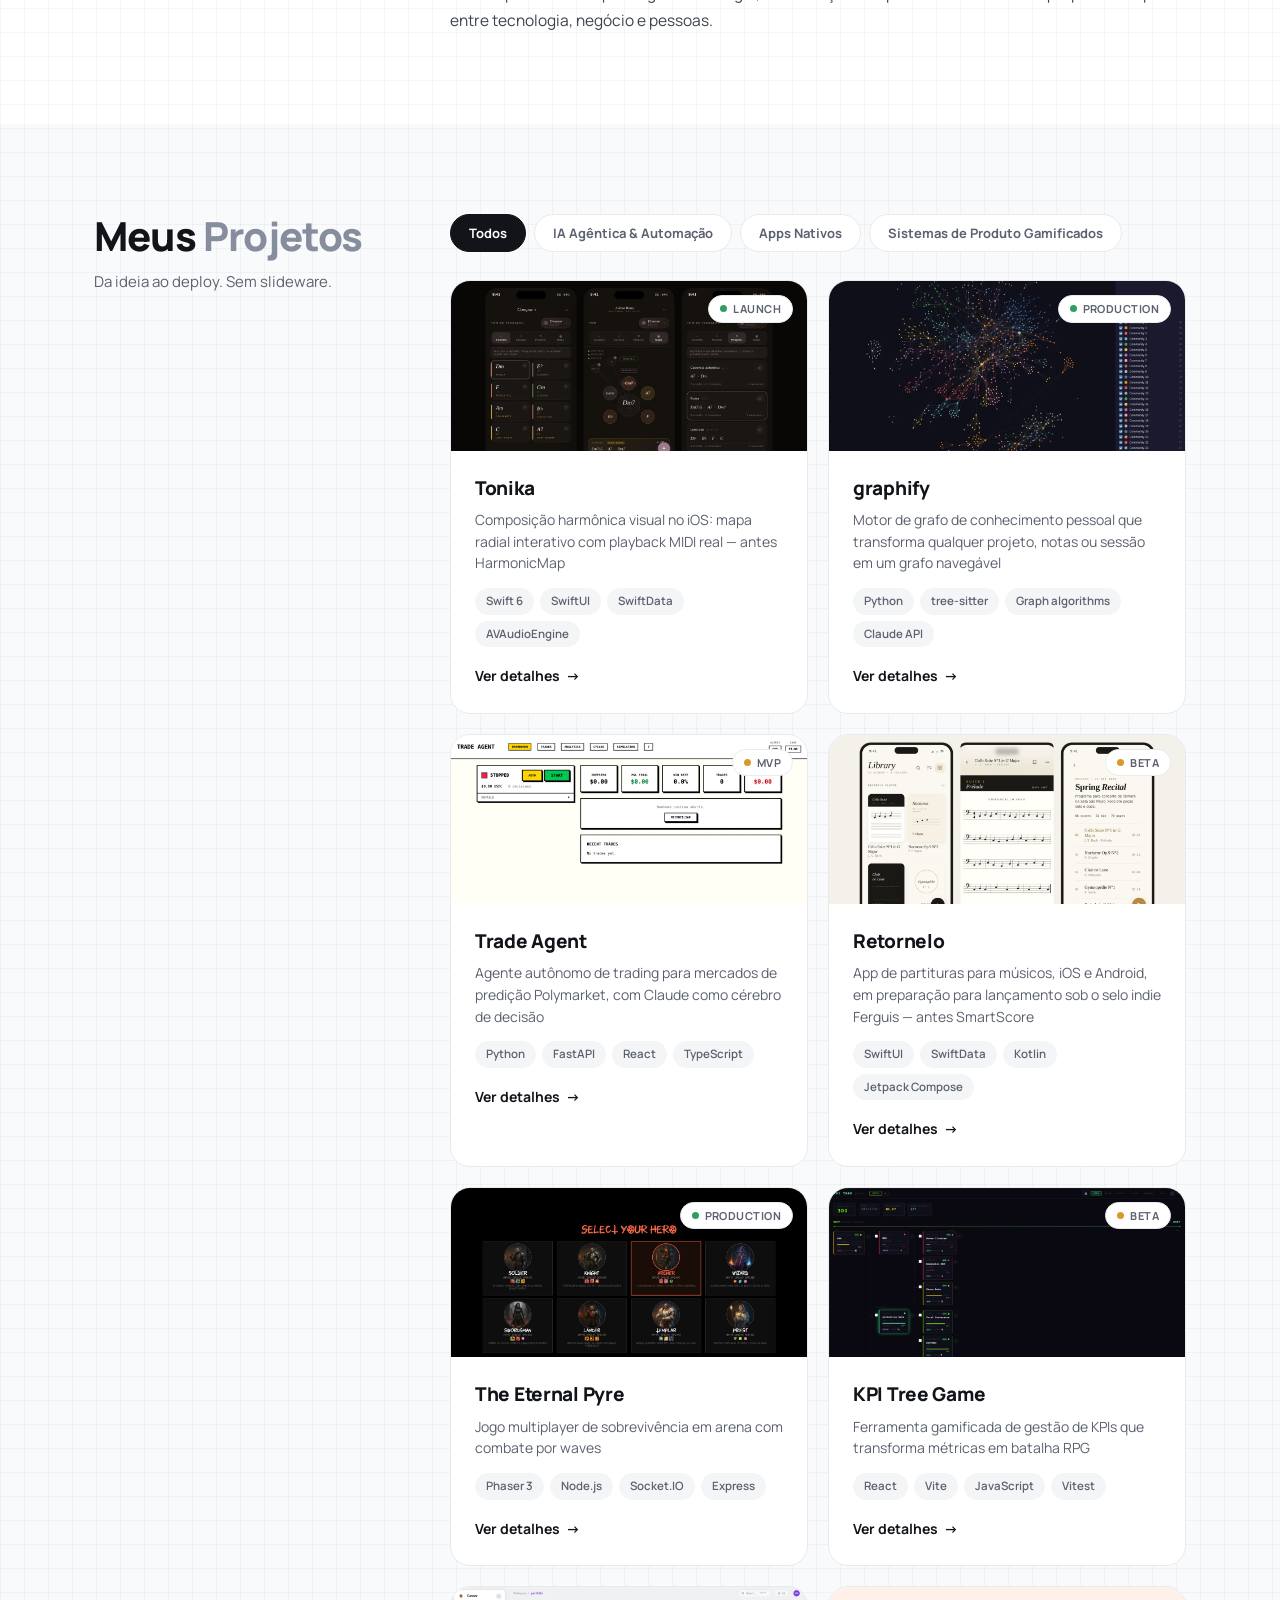
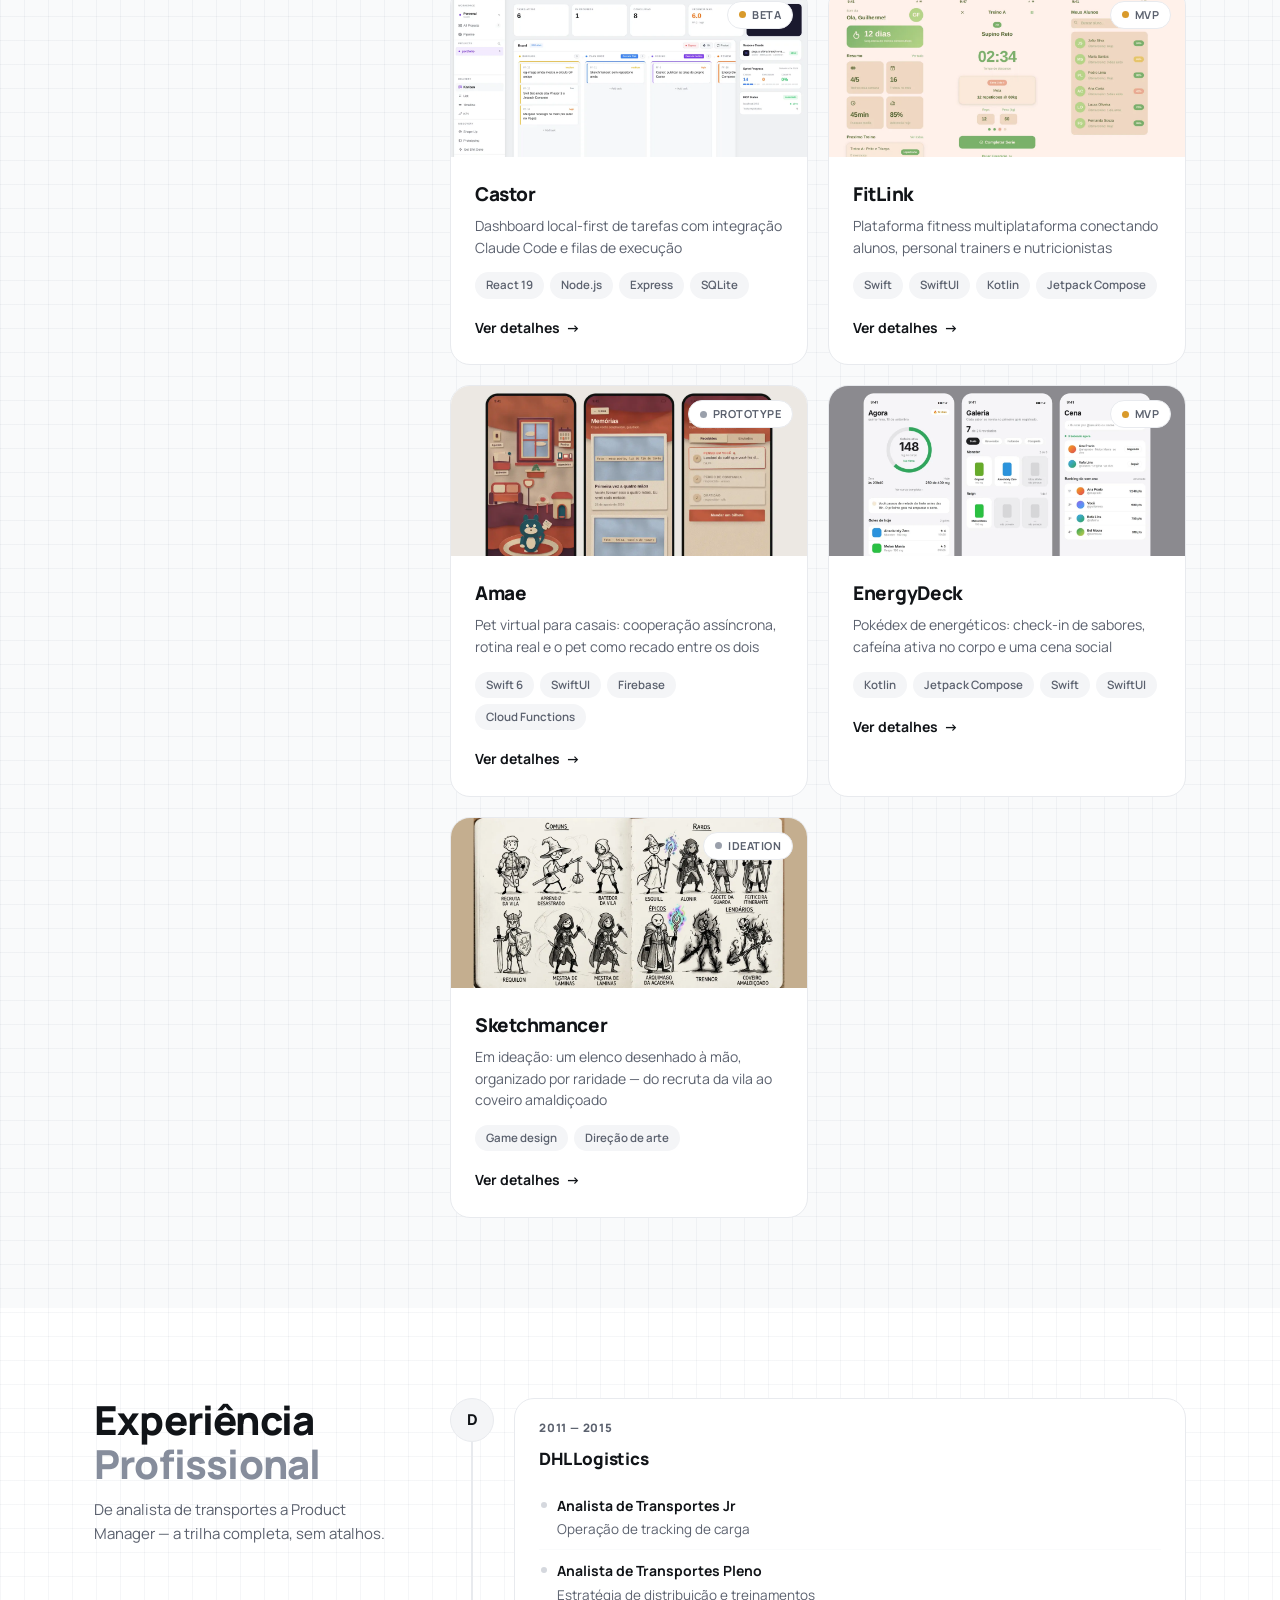
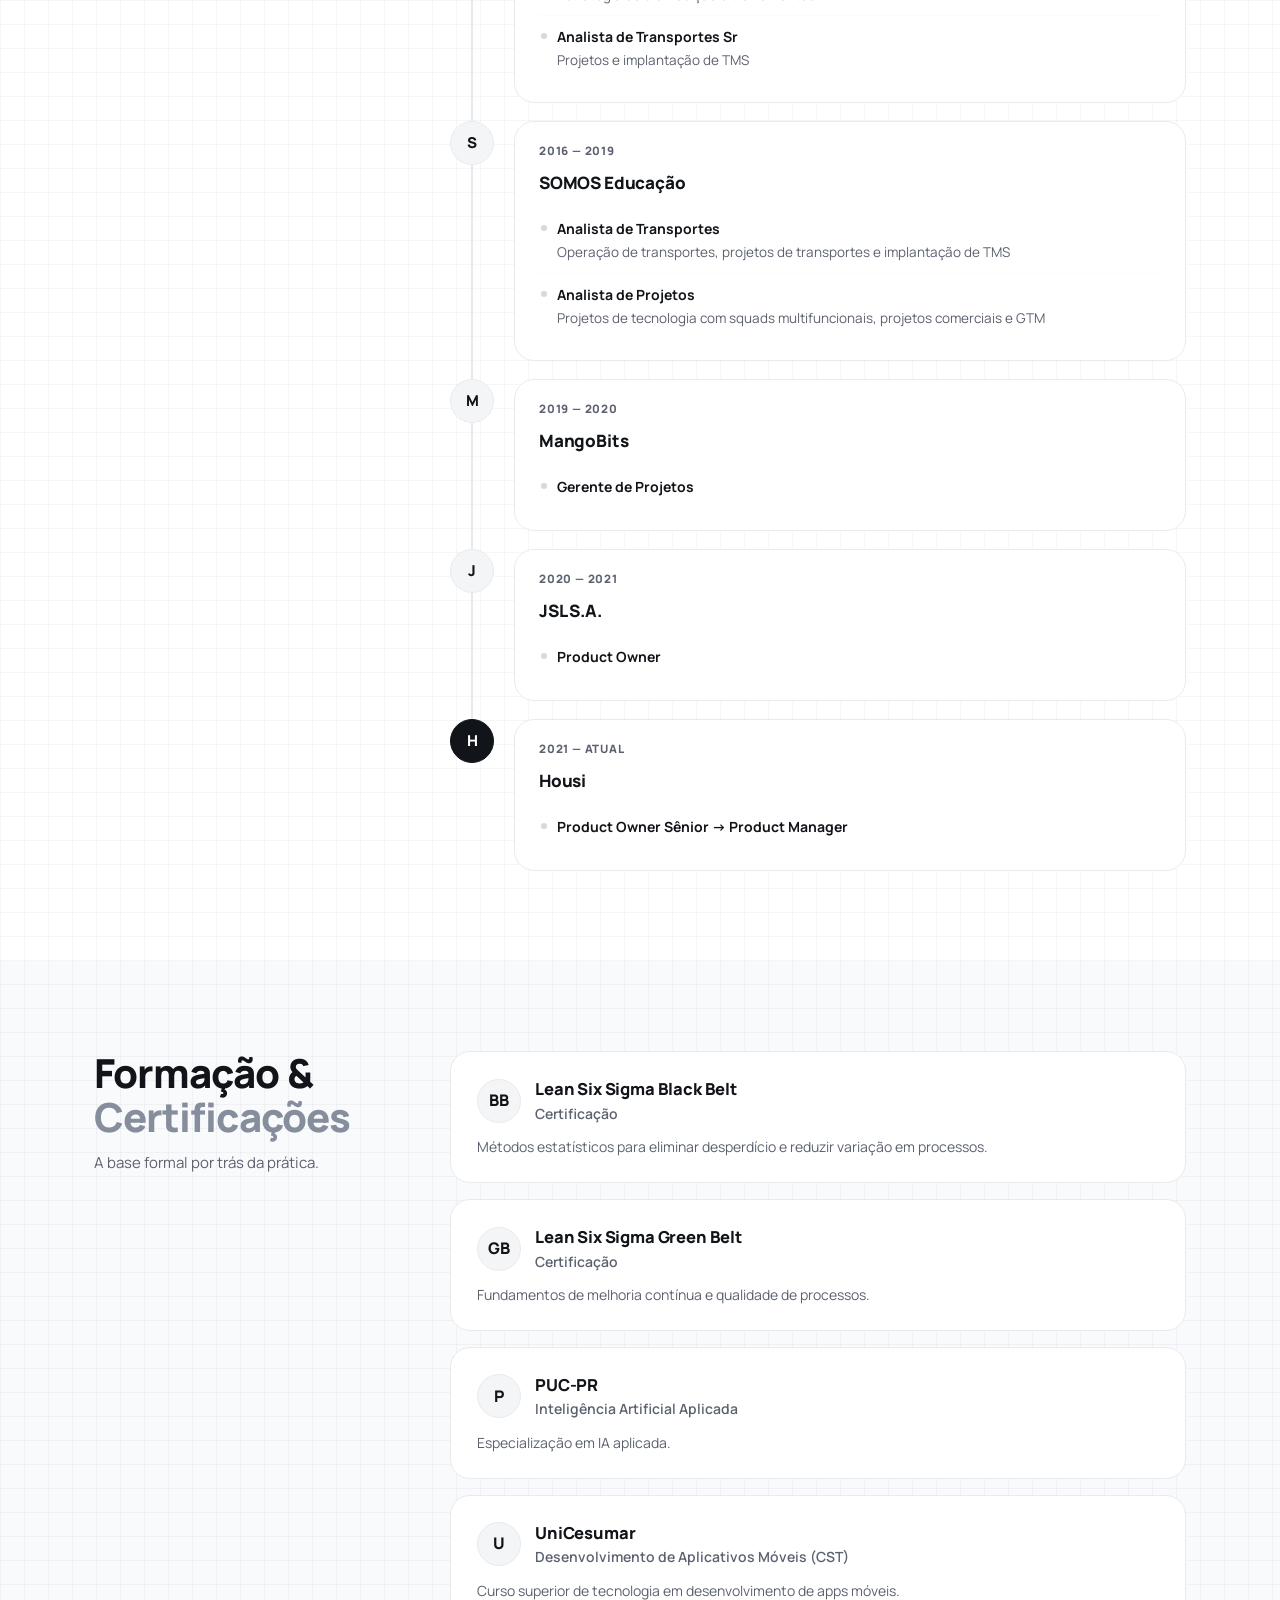
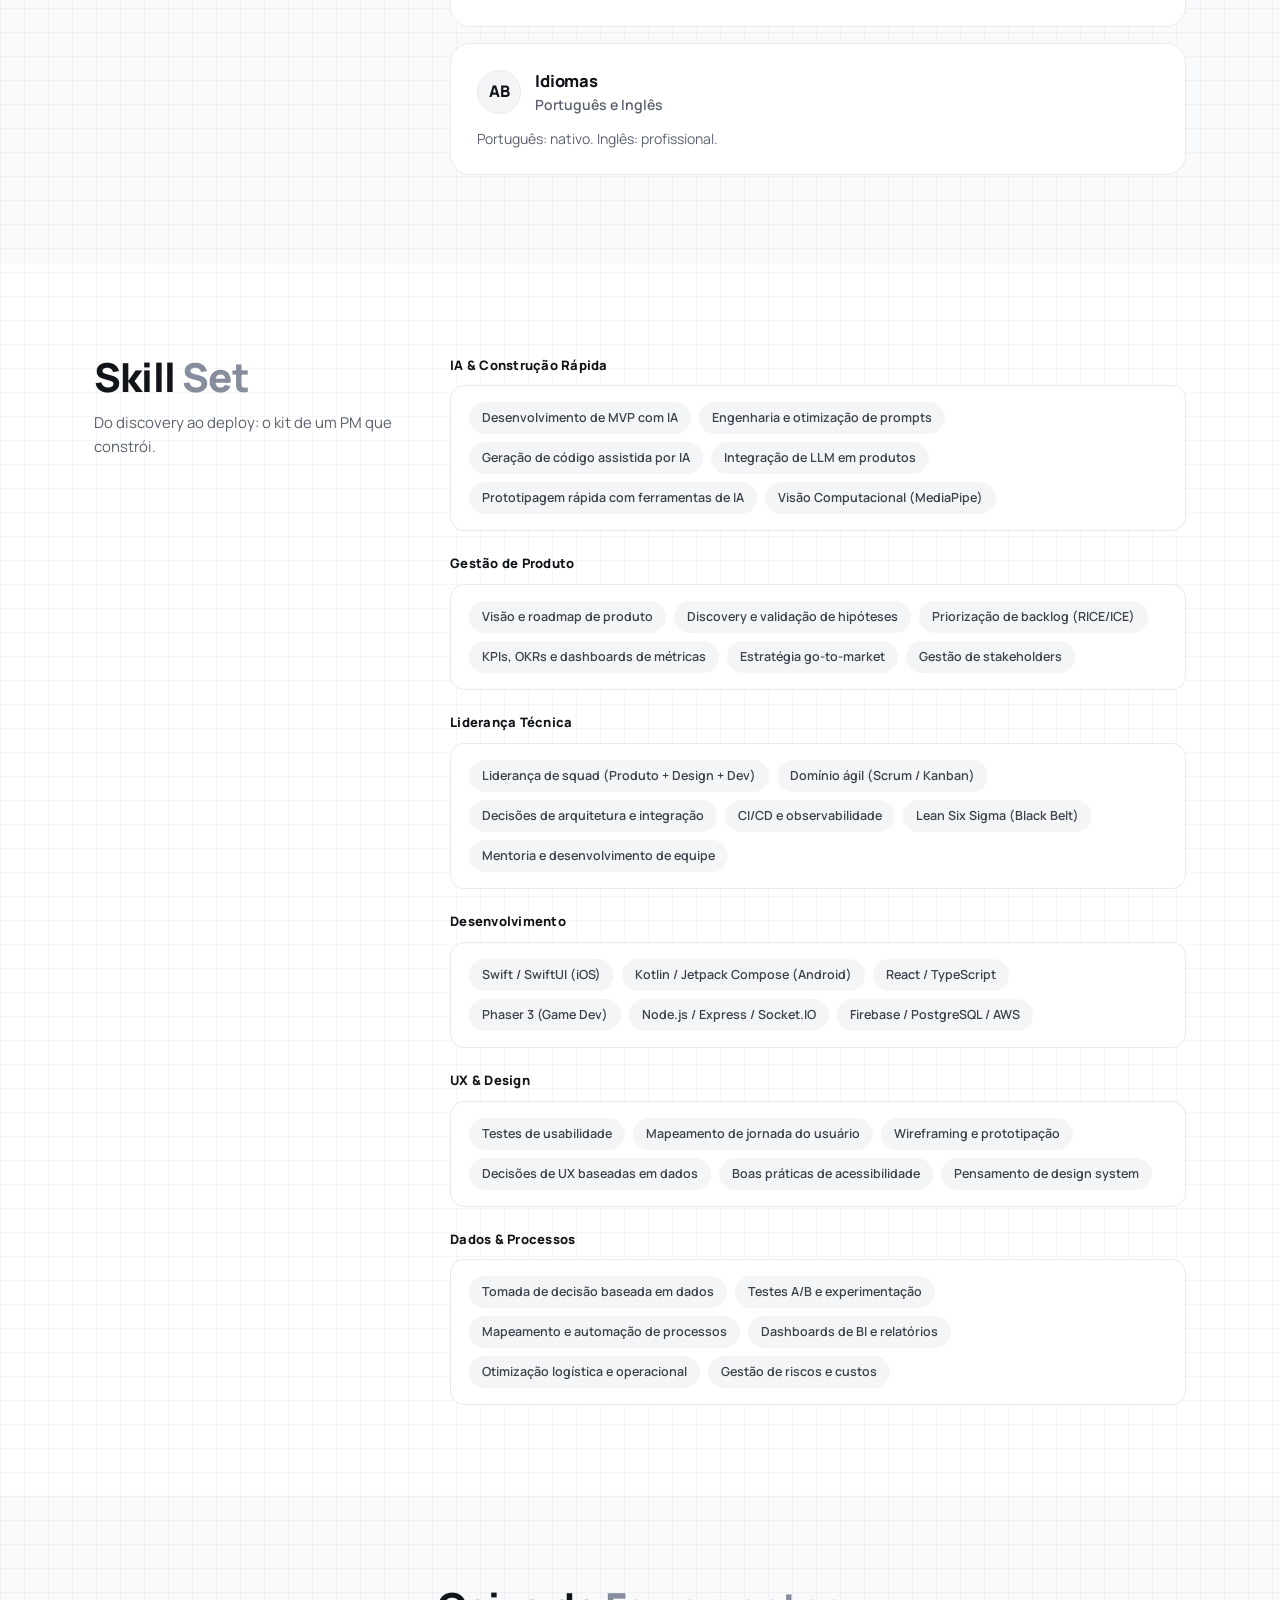
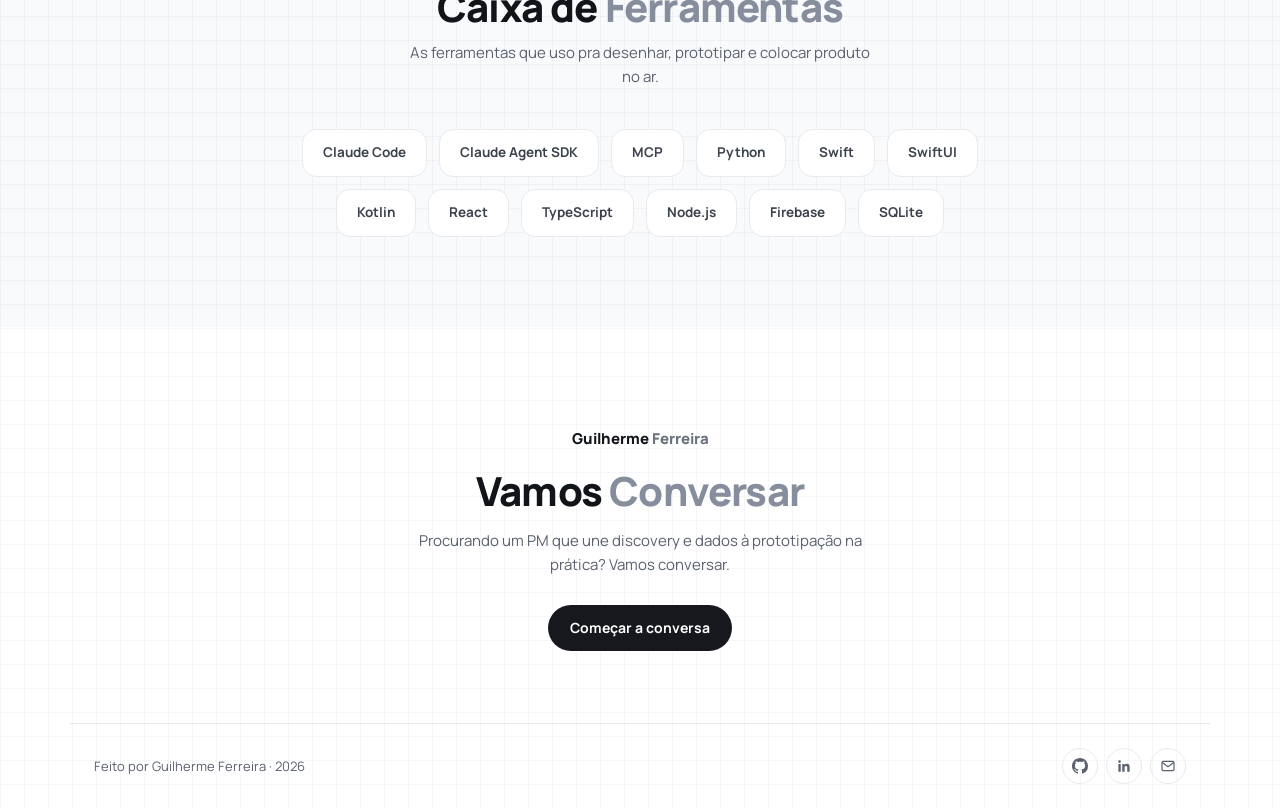
==== commit e36d48e0: "feat: cada empresa lista os cargos com a area de atuacao A linha do tempo passa a ter varios cargos " ====
--- a/index.html
+++ b/index.html
@@ -703,7 +703,22 @@
       margin-bottom: 8px;
     }
     .tl__name { font-size: 17px; font-weight: 800; letter-spacing: -0.01em; }
-    .tl__role { font-size: 14px; font-weight: 600; color: var(--gray); }
+    .tl__roles { list-style: none; margin-top: 12px; }
+    .tl__role { position: relative; padding: 10px 0 10px 18px; }
+    .tl__role + .tl__role { border-top: 1px solid var(--bg-alt); }
+    /* marcador discreto: a progressao dentro da empresa se le de cima pra baixo */
+    .tl__role::before {
+      content: "";
+      position: absolute;
+      left: 2px;
+      top: 17px;
+      width: 6px;
+      height: 6px;
+      border-radius: 50%;
+      background: var(--border-strong);
+    }
+    .tl__role-title { display: block; font-size: 14px; font-weight: 700; color: var(--ink); }
+    .tl__role-area { display: block; font-size: 13.5px; line-height: 1.5; color: var(--gray); margin-top: 2px; }
 
     /* ---------- Skills ---------- */
     .skill-group { margin-bottom: 22px; }
@@ -1617,33 +1632,51 @@
     var experience = [
       {
         company: 'DHL Logistics', initials: 'D',
-        role: { en: 'Transport Analyst (Jr → Sr)', pt: 'Analista de Transportes (Jr → Sr)' },
         period: { en: '2011 — 2015', pt: '2011 — 2015' },
-        current: false
+        current: false,
+        roles: [
+          { title: { en: 'Transport Analyst Jr', pt: 'Analista de Transportes Jr' },
+            area:  { en: 'Cargo tracking operation', pt: 'Operação de tracking de carga' } },
+          { title: { en: 'Transport Analyst (Mid)', pt: 'Analista de Transportes Pleno' },
+            area:  { en: 'Distribution strategy and training', pt: 'Estratégia de distribuição e treinamentos' } },
+          { title: { en: 'Transport Analyst Sr', pt: 'Analista de Transportes Sr' },
+            area:  { en: 'Projects and TMS rollout', pt: 'Projetos e implantação de TMS' } }
+        ]
       },
       {
         company: 'SOMOS Educação', initials: 'S',
-        role: { en: 'Transport Analyst → Project Analyst (logistics → commercial)', pt: 'Analista de Transportes → Analista de Projetos (logística → comercial)' },
         period: { en: '2016 — 2019', pt: '2016 — 2019' },
-        current: false
+        current: false,
+        roles: [
+          { title: { en: 'Transport Analyst', pt: 'Analista de Transportes' },
+            area:  { en: 'Transport operations, transport projects and TMS rollout', pt: 'Operação de transportes, projetos de transportes e implantação de TMS' } },
+          { title: { en: 'Project Analyst', pt: 'Analista de Projetos' },
+            area:  { en: 'Technology projects with cross-functional squads, commercial projects and GTM', pt: 'Projetos de tecnologia com squads multifuncionais, projetos comerciais e GTM' } }
+        ]
       },
       {
         company: 'MangoBits', initials: 'M',
-        role: { en: 'Project Manager', pt: 'Gerente de Projetos' },
         period: { en: '2019 — 2020', pt: '2019 — 2020' },
-        current: false
+        current: false,
+        roles: [
+          { title: { en: 'Project Manager', pt: 'Gerente de Projetos' } }
+        ]
       },
       {
         company: 'JSL S.A.', initials: 'J',
-        role: { en: 'Product Owner', pt: 'Product Owner' },
         period: { en: '2020 — 2021', pt: '2020 — 2021' },
-        current: false
+        current: false,
+        roles: [
+          { title: { en: 'Product Owner', pt: 'Product Owner' } }
+        ]
       },
       {
         company: 'Housi', initials: 'H',
-        role: { en: 'Senior Product Owner → Product Manager', pt: 'Product Owner Sênior → Product Manager' },
         period: { en: '2021 — Present', pt: '2021 — Atual' },
-        current: true
+        current: true,
+        roles: [
+          { title: { en: 'Senior Product Owner → Product Manager', pt: 'Product Owner Sênior → Product Manager' } }
+        ]
       }
     ];
 
@@ -1954,13 +1987,19 @@
     function renderWork() {
       var el = document.getElementById('work-list');
       el.innerHTML = experience.map(function (x) {
+        var cargos = x.roles.map(function (r) {
+          return '<li class="tl__role">' +
+                   '<span class="tl__role-title">' + t(r.title) + '</span>' +
+                   (r.area ? '<span class="tl__role-area">' + t(r.area) + '</span>' : '') +
+                 '</li>';
+        }).join('');
         return (
           '<article class="tl' + (x.current ? ' tl--current' : '') + '">' +
             '<span class="tl__dot" aria-hidden="true">' + x.initials + '</span>' +
             '<div class="tl__card">' +
               '<div class="tl__period">' + t(x.period) + '</div>' +
               '<div class="tl__name">' + x.company + '</div>' +
-              '<div class="tl__role">' + t(x.role) + '</div>' +
+              '<ul class="tl__roles">' + cargos + '</ul>' +
             '</div>' +
           '</article>'
         );
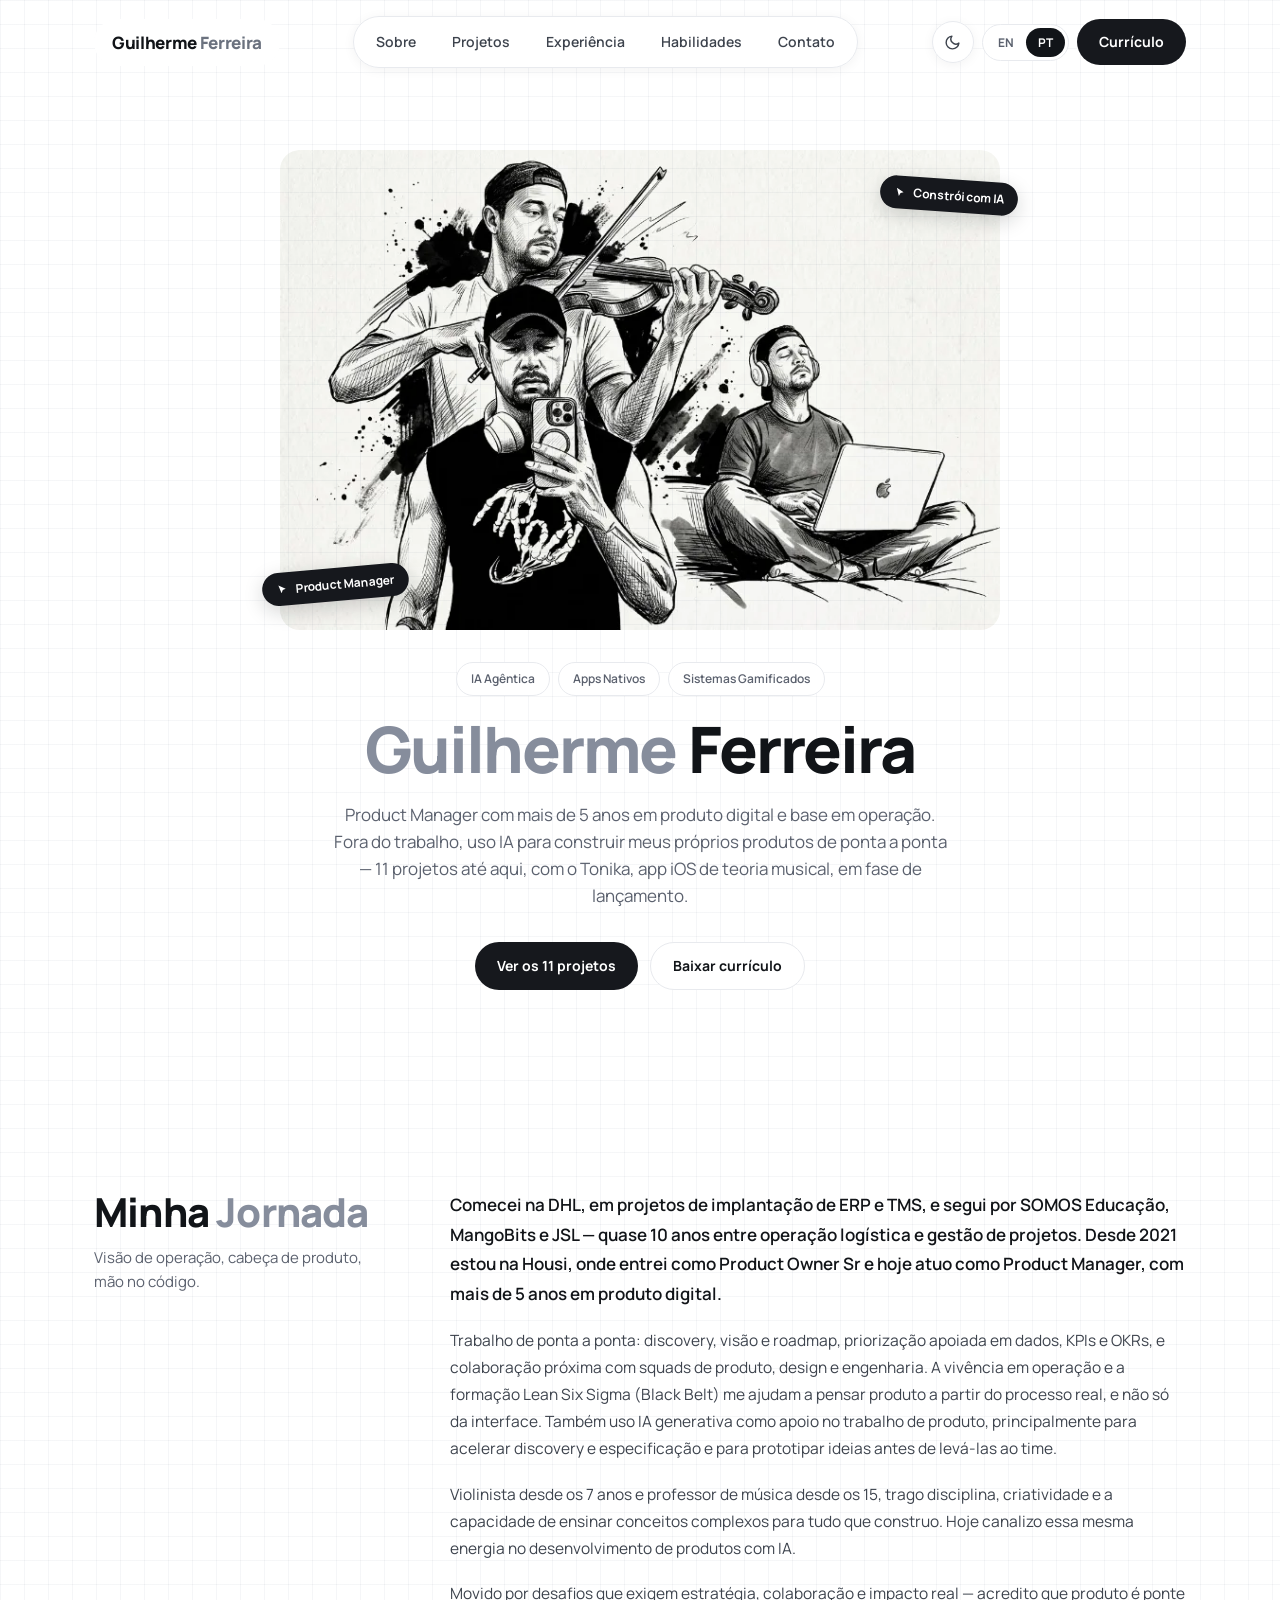
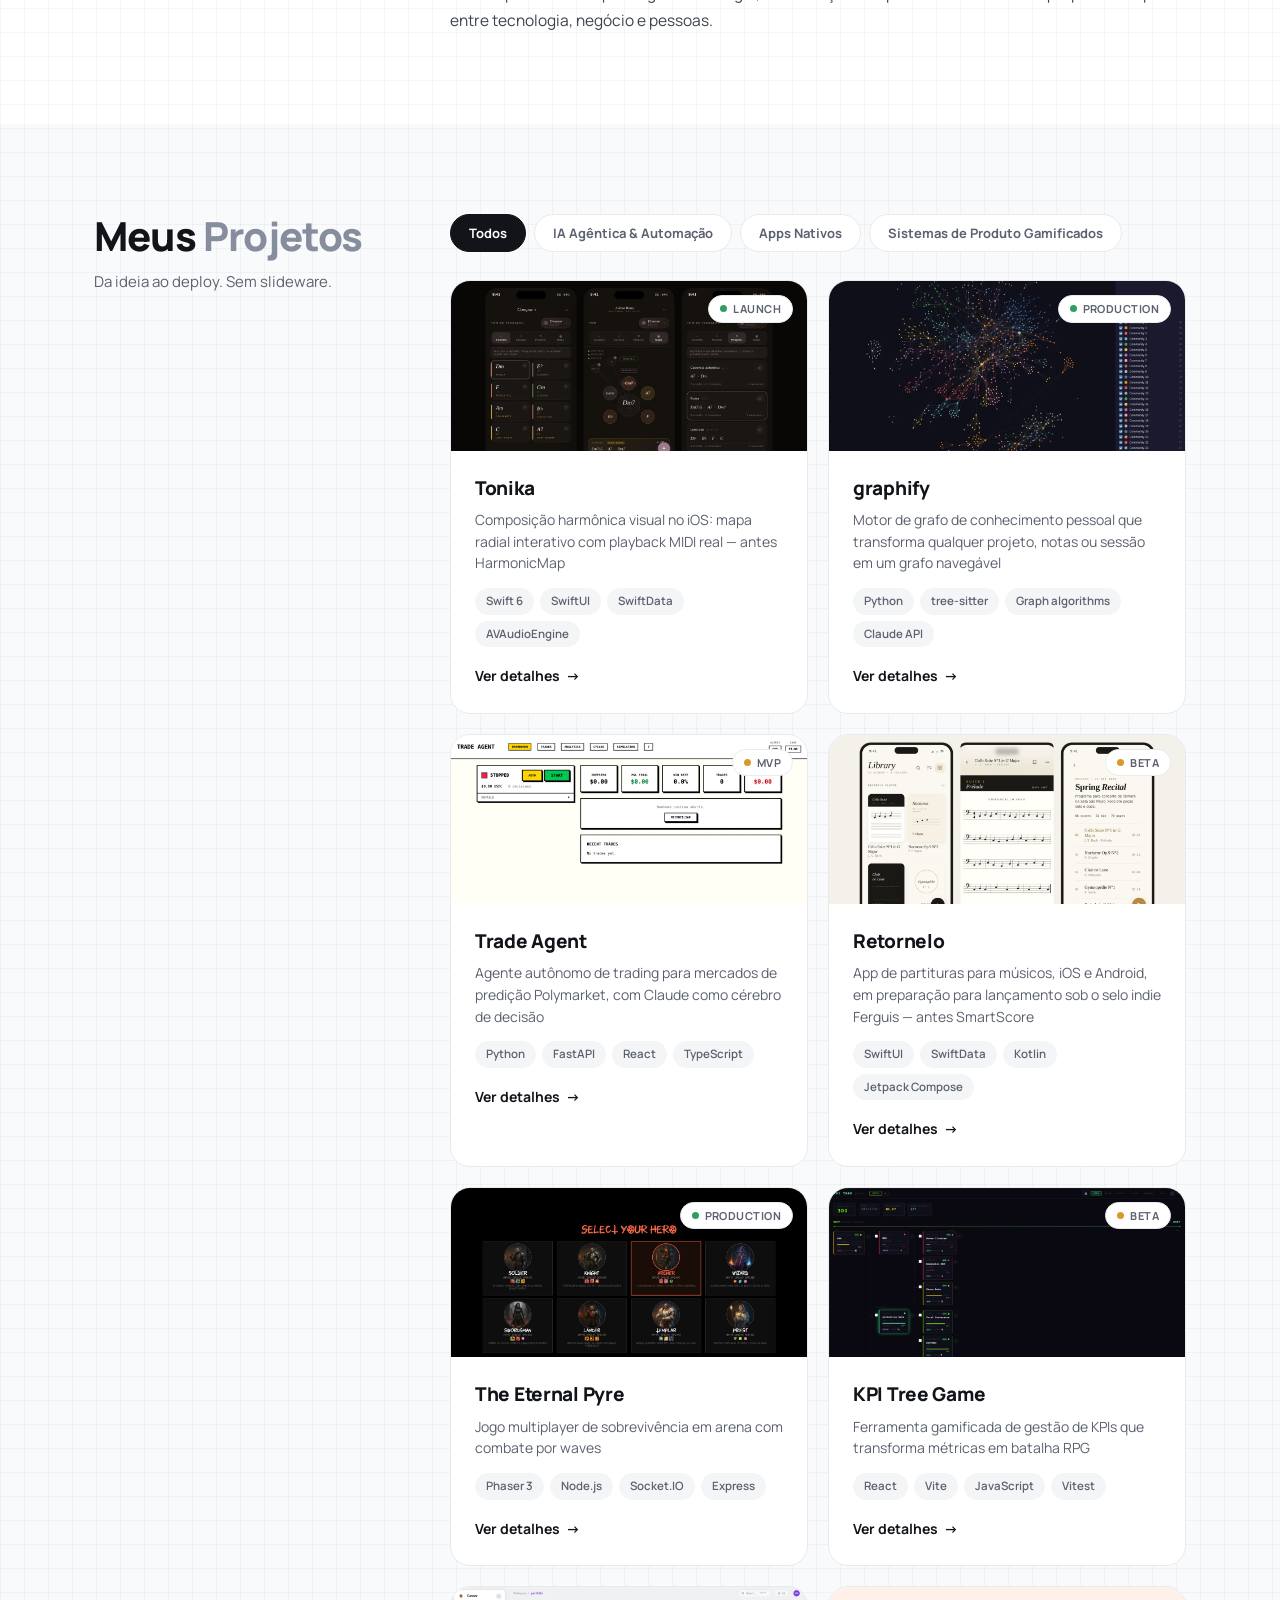
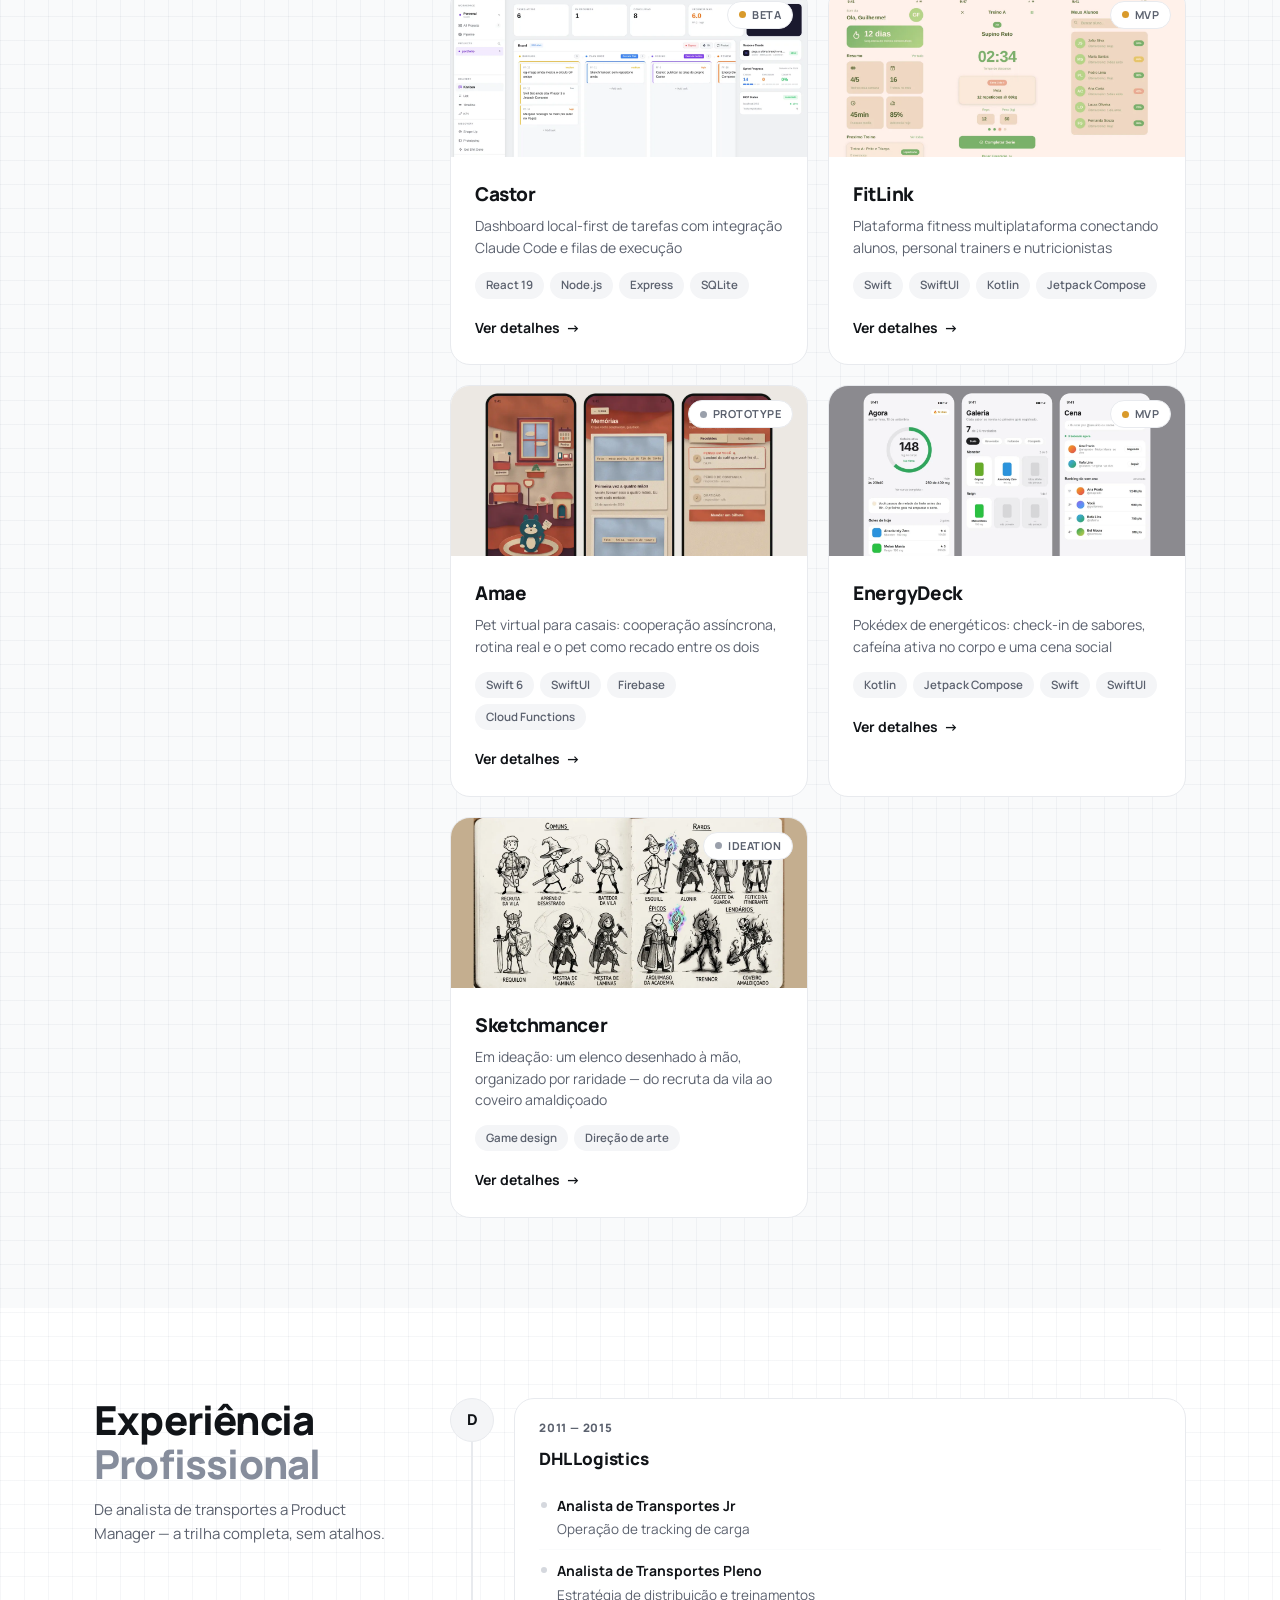
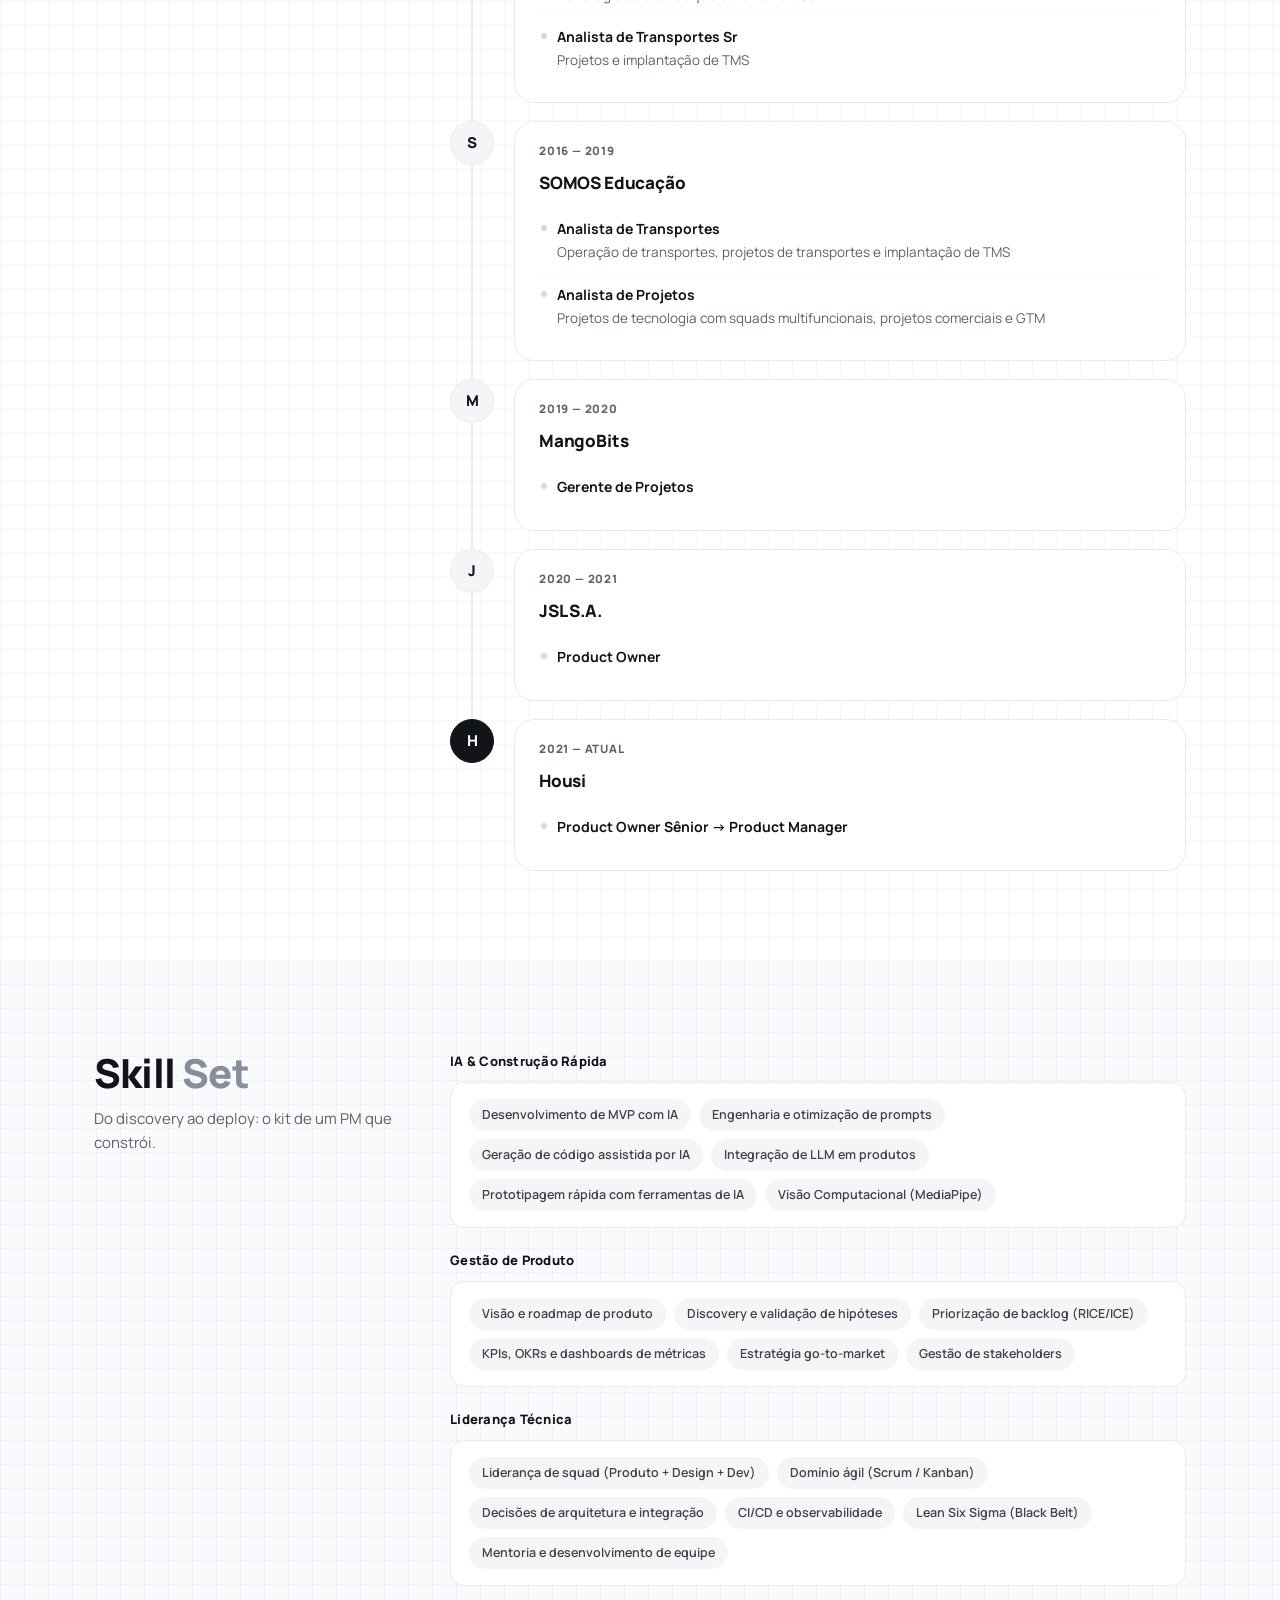
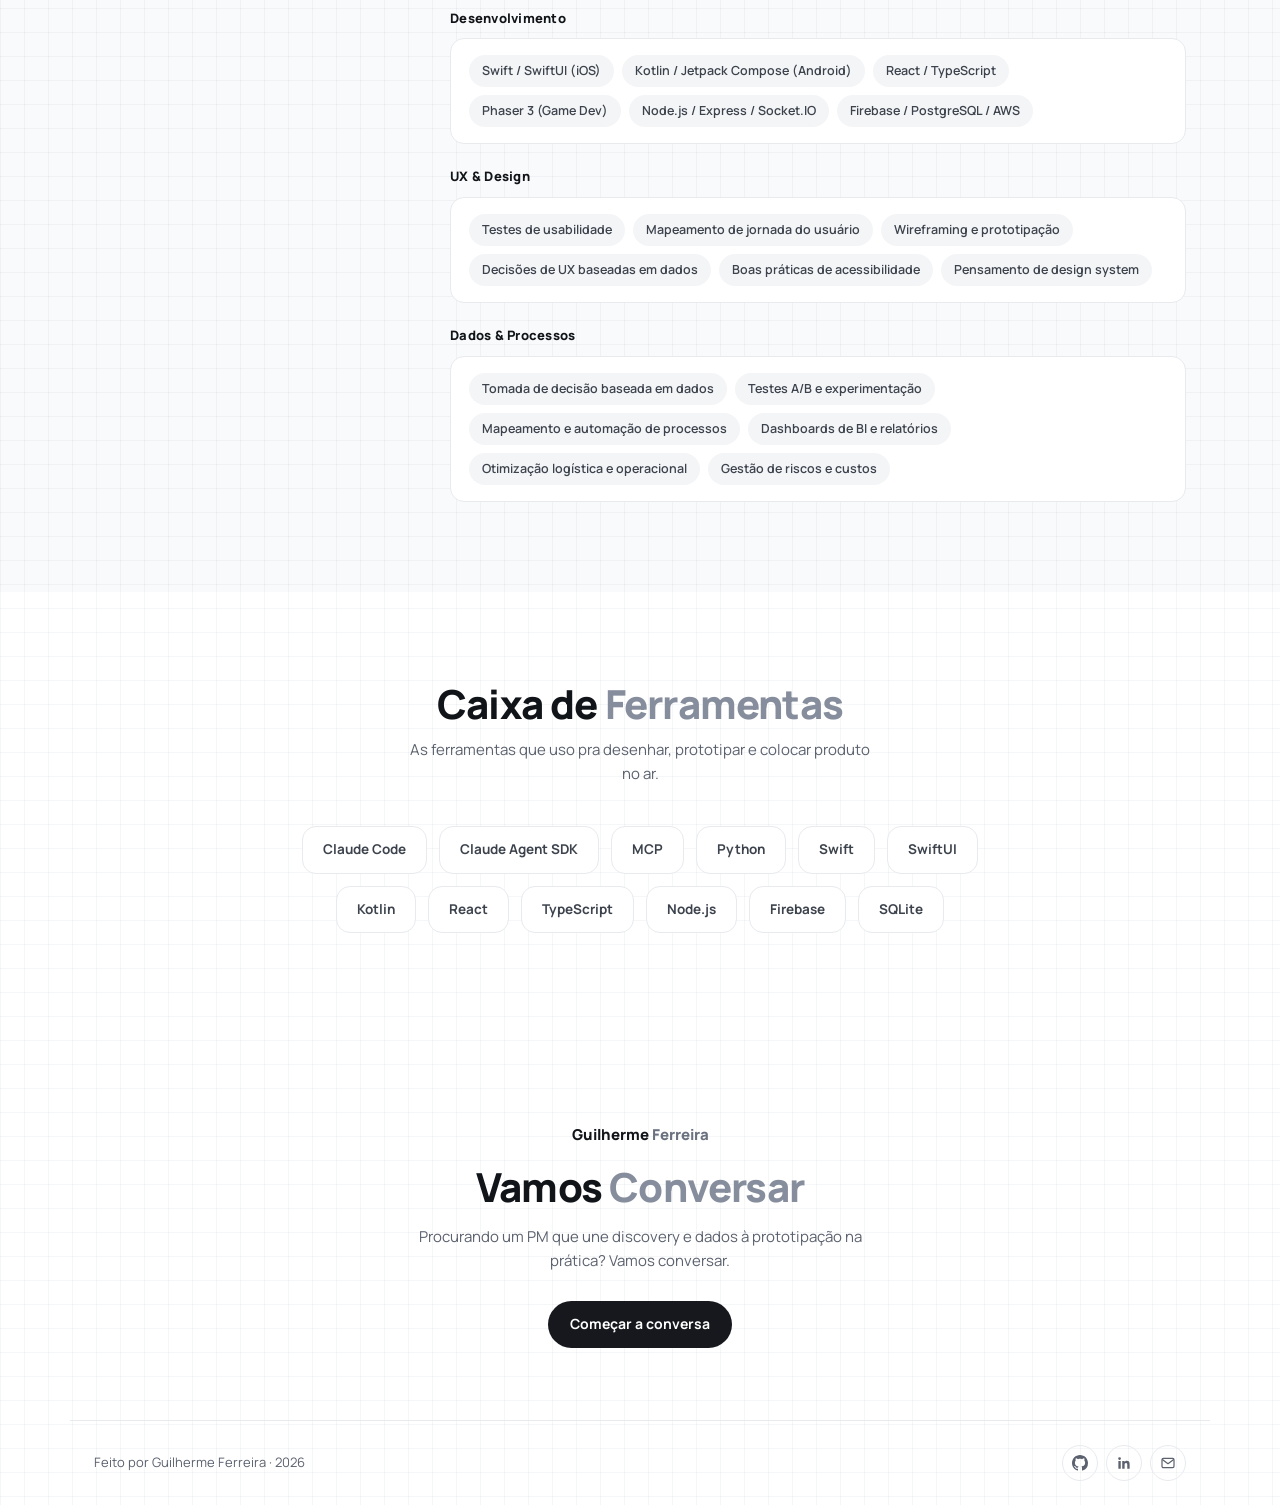
==== commit 9e792501: "feat: remove a secao de Formacao & Certificacoes Saiu a secao inteira e tudo que so servia a ela: o " ====
--- a/index.html
+++ b/index.html
@@ -616,43 +616,6 @@
     .card:hover .card__link::after,
     .card:focus-visible .card__link::after { transform: translateX(4px); }
 
-    /* ---------- Work history / education cards ---------- */
-    .stack { display: flex; flex-direction: column; gap: 16px; }
-    .xp {
-      background: var(--surface);
-      border: 1px solid var(--border);
-      border-radius: var(--radius-lg);
-      padding: 24px 26px;
-    }
-    .xp__head { display: flex; align-items: center; gap: 14px; margin-bottom: 10px; }
-    .xp__logo {
-      width: 44px;
-      height: 44px;
-      flex: none;
-      border-radius: 50%;
-      border: 1px solid var(--border);
-      background: var(--chip-bg);
-      display: grid;
-      place-items: center;
-      font-size: 16px;
-      font-weight: 800;
-      color: var(--ink);
-    }
-    .xp__name { font-size: 16.5px; font-weight: 800; letter-spacing: -0.01em; }
-    .xp__role { font-size: 14px; color: var(--gray); font-weight: 600; }
-    .xp__period { font-size: 13px; font-weight: 700; color: var(--ink-soft); margin-bottom: 8px; }
-    .xp__desc { font-size: 14px; color: var(--gray); line-height: 1.65; margin-bottom: 14px; }
-    .xp__chips { display: flex; flex-wrap: wrap; gap: 6px; }
-    .xp__chips span {
-      font-size: 11.5px;
-      font-weight: 600;
-      color: var(--gray);
-      background: var(--chip-bg);
-      border-radius: 999px;
-      padding: 4px 11px;
-    }
-    .xp__chips span.now { background: var(--ink); color: var(--on-pill); }
-
     /* ---------- Linha do tempo (experiencia) ---------- */
     .timeline { position: relative; }
     .tl { position: relative; padding-left: 64px; padding-bottom: 18px; }
@@ -1075,19 +1038,8 @@
       </div>
     </section>
 
-    <!-- Education & certifications -->
-    <section id="education" class="section section--alt">
-      <div class="wrap split">
-        <div class="split__head">
-          <h2 class="h2"><span class="a" data-ui="eduA"></span> <span class="b" data-ui="eduB"></span></h2>
-          <p class="section-sub" data-ui="eduSub"></p>
-        </div>
-        <div class="stack" id="edu-list"></div>
-      </div>
-    </section>
-
     <!-- Skill set -->
-    <section id="skills" class="section">
+    <section id="skills" class="section section--alt">
       <div class="wrap split">
         <div class="split__head">
           <h2 class="h2"><span class="a">Skill</span> <span class="b">Set</span></h2>
@@ -1098,7 +1050,7 @@
     </section>
 
     <!-- Toolbox -->
-    <section id="toolbox" class="section section--alt toolbox">
+    <section id="toolbox" class="section toolbox">
       <div class="wrap">
         <h2 class="h2"><span class="a" data-ui="toolboxA"></span> <span class="b" data-ui="toolboxB"></span></h2>
         <p class="toolbox__sub" data-ui="toolboxSub"></p>
@@ -1681,52 +1633,6 @@
     ];
 
     // ============================
-    // EDUCATION & CERTIFICATIONS
-    // ============================
-    var education = [
-      {
-        name: 'Lean Six Sigma Black Belt', initials: 'BB',
-        kind: { en: 'Certification', pt: 'Certificação' },
-        desc: {
-          en: 'Statistical methods to eliminate waste and reduce process variation.',
-          pt: 'Métodos estatísticos para eliminar desperdício e reduzir variação em processos.'
-        }
-      },
-      {
-        name: 'Lean Six Sigma Green Belt', initials: 'GB',
-        kind: { en: 'Certification', pt: 'Certificação' },
-        desc: {
-          en: 'Foundations of continuous improvement and process quality.',
-          pt: 'Fundamentos de melhoria contínua e qualidade de processos.'
-        }
-      },
-      {
-        name: 'PUC-PR', initials: 'P',
-        kind: { en: 'Applied Artificial Intelligence', pt: 'Inteligência Artificial Aplicada' },
-        desc: {
-          en: 'Specialization in applied AI.',
-          pt: 'Especialização em IA aplicada.'
-        }
-      },
-      {
-        name: 'UniCesumar', initials: 'U',
-        kind: { en: 'Mobile App Development (CST)', pt: 'Desenvolvimento de Aplicativos Móveis (CST)' },
-        desc: {
-          en: 'Higher-education degree in mobile application development.',
-          pt: 'Curso superior de tecnologia em desenvolvimento de apps móveis.'
-        }
-      },
-      {
-        name: { en: 'Languages', pt: 'Idiomas' }, initials: 'AB',
-        kind: { en: 'Portuguese and English', pt: 'Português e Inglês' },
-        desc: {
-          en: 'Portuguese: native. English: professional.',
-          pt: 'Português: nativo. Inglês: profissional.'
-        }
-      }
-    ];
-
-    // ============================
     // SKILLS
     // ============================
     var skillCategories = [
@@ -1819,8 +1725,6 @@
         projectsSub: 'From idea to deploy. No slideware.',
         workA: 'Work', workB: 'History',
         workSub: 'From transport analyst to product manager — the full path, no shortcuts.',
-        eduA: 'Education &', eduB: 'Certifications',
-        eduSub: 'The formal base behind the practice.',
         skillSub: 'From discovery to deploy: the toolkit of a PM who builds.',
         toolboxA: 'Design & Dev', toolboxB: 'Toolbox',
         toolboxSub: 'The tools I use to design, prototype and put product live.',
@@ -1857,8 +1761,6 @@
         projectsSub: 'Da ideia ao deploy. Sem slideware.',
         workA: 'Experiência', workB: 'Profissional',
         workSub: 'De analista de transportes a Product Manager — a trilha completa, sem atalhos.',
-        eduA: 'Formação &', eduB: 'Certificações',
-        eduSub: 'A base formal por trás da prática.',
         skillSub: 'Do discovery ao deploy: o kit de um PM que constrói.',
         toolboxA: 'Caixa de', toolboxB: 'Ferramentas',
         toolboxSub: 'As ferramentas que uso pra desenhar, prototipar e colocar produto no ar.',
@@ -2006,24 +1908,6 @@
       }).join('');
     }
 
-    function renderEducation() {
-      var el = document.getElementById('edu-list');
-      el.innerHTML = education.map(function (e) {
-        return (
-          '<article class="xp">' +
-            '<div class="xp__head">' +
-              '<span class="xp__logo" aria-hidden="true">' + e.initials + '</span>' +
-              '<div>' +
-                '<div class="xp__name">' + t(e.name) + '</div>' +
-                '<div class="xp__role">' + t(e.kind) + '</div>' +
-              '</div>' +
-            '</div>' +
-            '<p class="xp__desc" style="margin-bottom:0">' + t(e.desc) + '</p>' +
-          '</article>'
-        );
-      }).join('');
-    }
-
     function renderSkills() {
       var el = document.getElementById('skills-list');
       el.innerHTML = skillCategories.map(function (cat) {
@@ -2262,7 +2146,7 @@
     ].join(',');
 
     // listas que entram em cascata (os filhos sao gerados pelos renderers)
-    var REVEAL_GROUPS = ['#projects-grid', '#work-list', '#edu-list', '#skills-list', '#toolbox-grid'];
+    var REVEAL_GROUPS = ['#projects-grid', '#work-list', '#skills-list', '#toolbox-grid'];
 
     function observeReveals() {
       if (!revealObserver) return;
@@ -2353,7 +2237,6 @@
       renderTabs();
       renderProjects();
       renderWork();
-      renderEducation();
       renderSkills();
       renderToolbox();
       observeReveals();
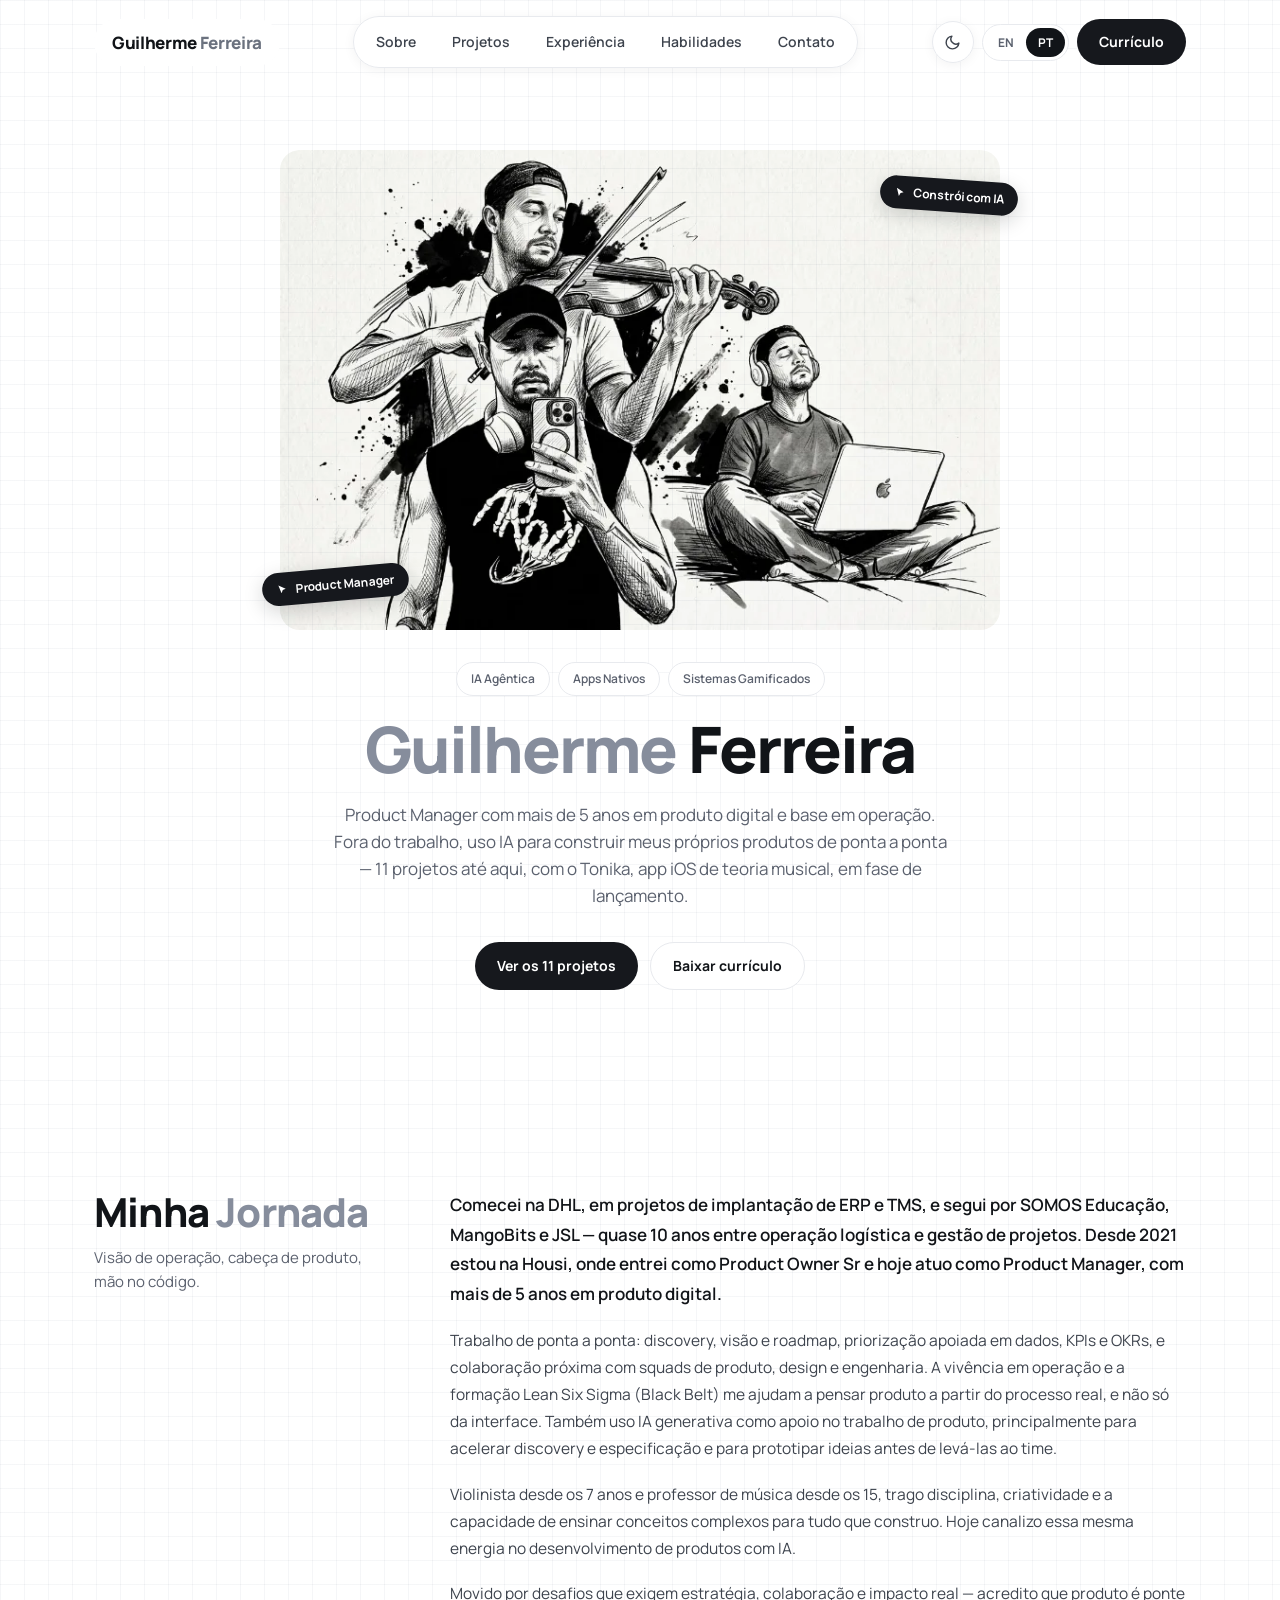
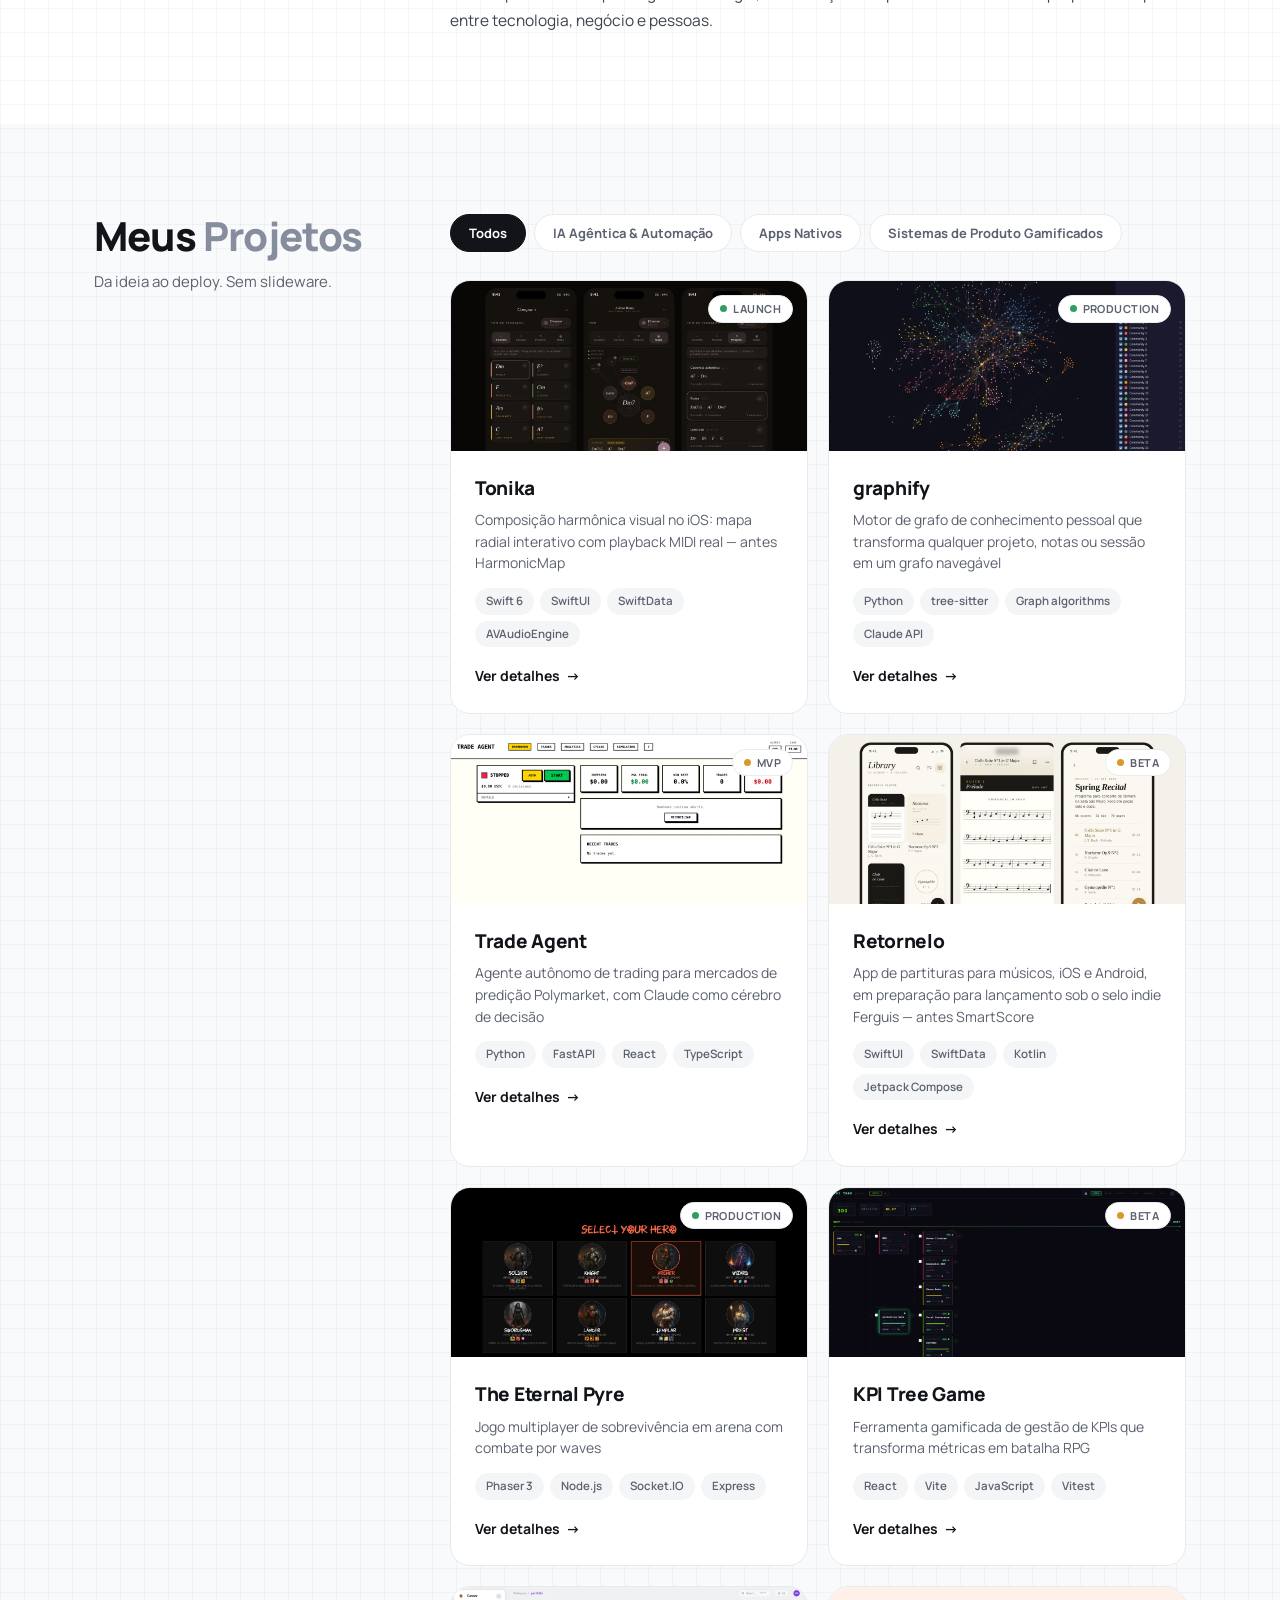
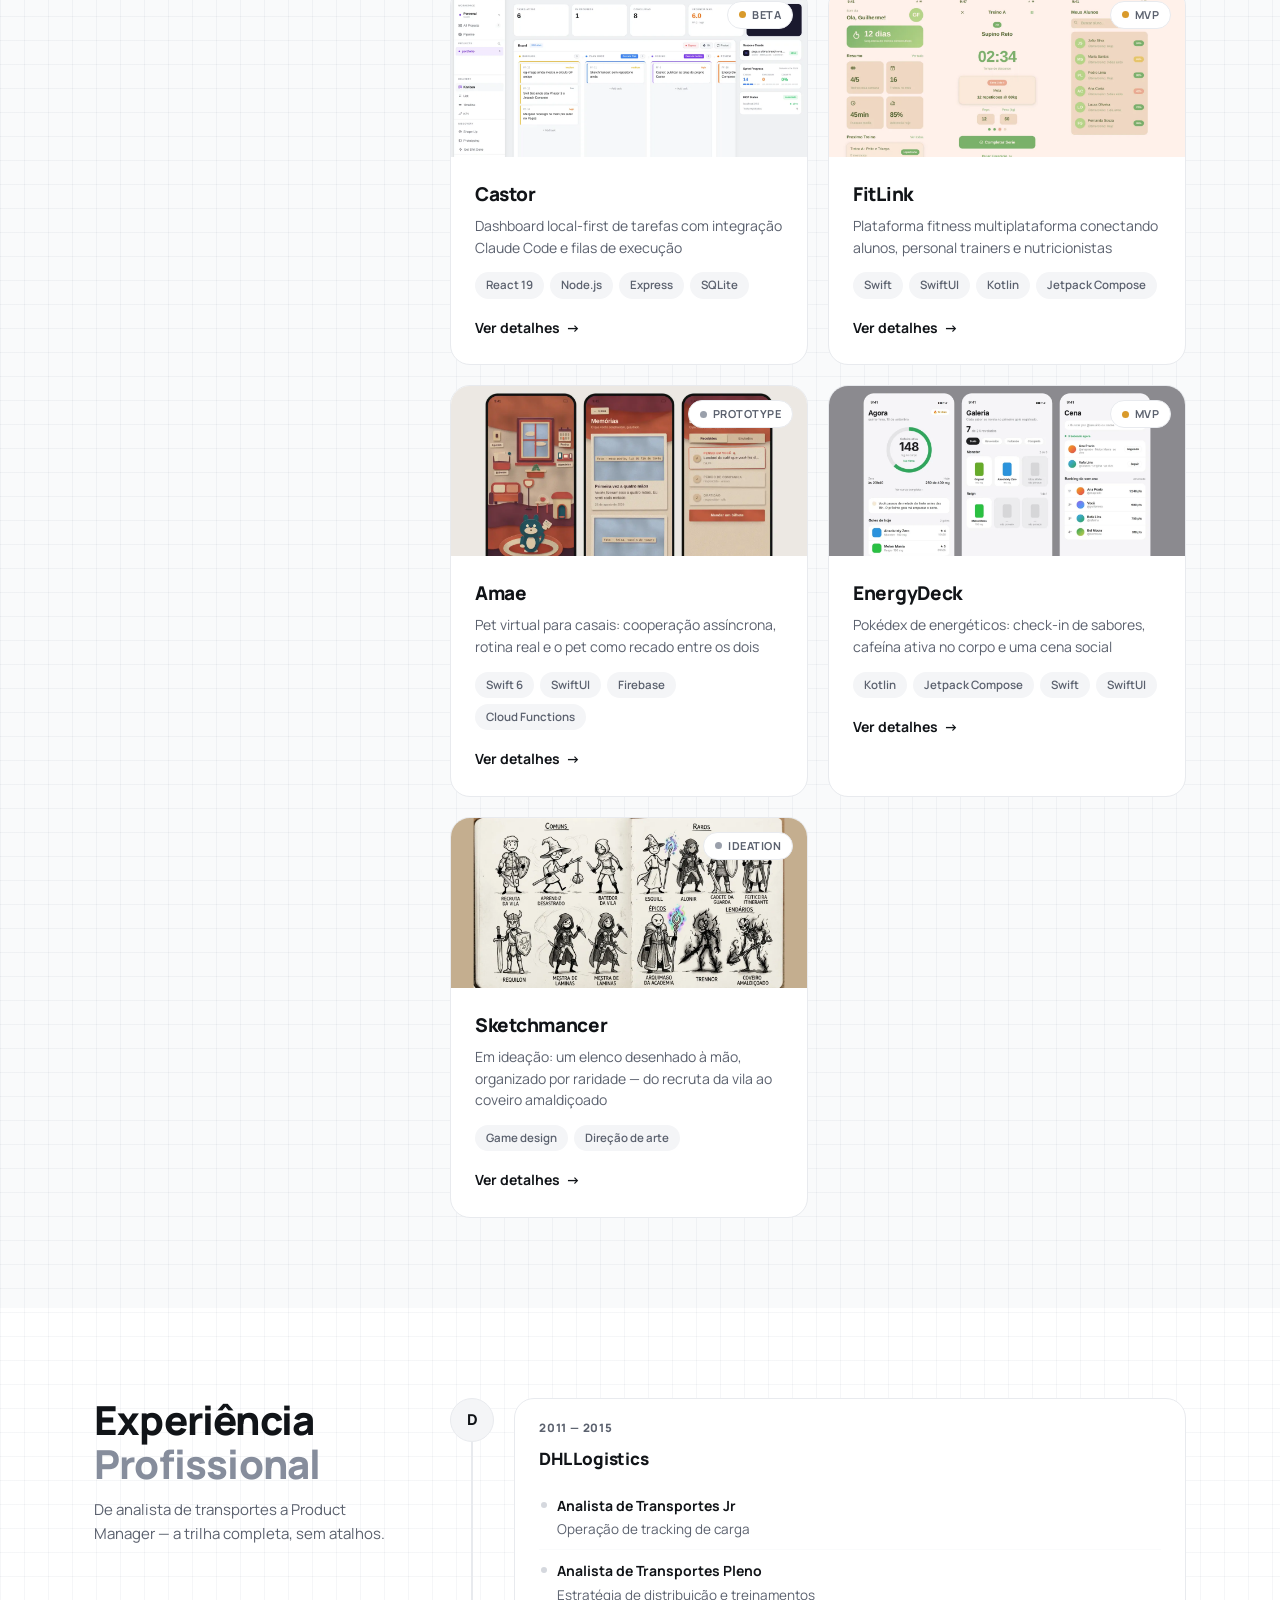
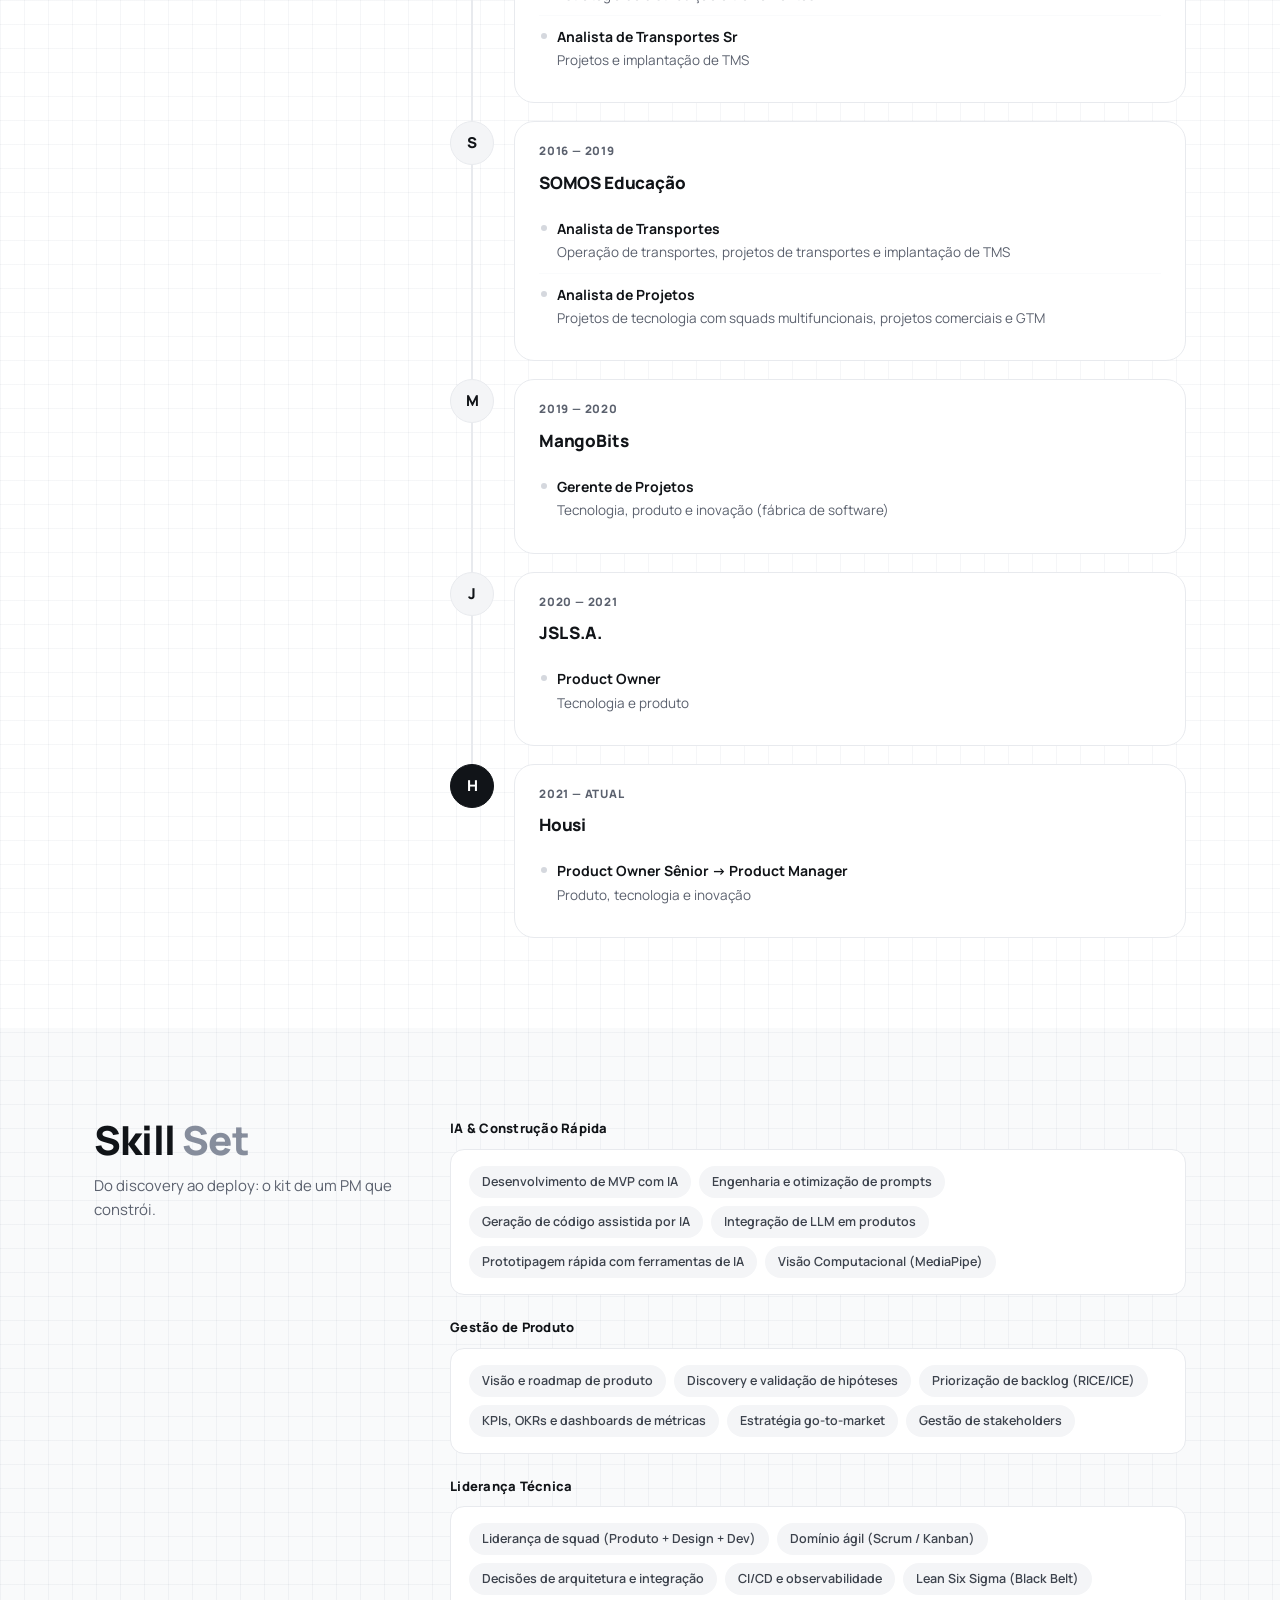
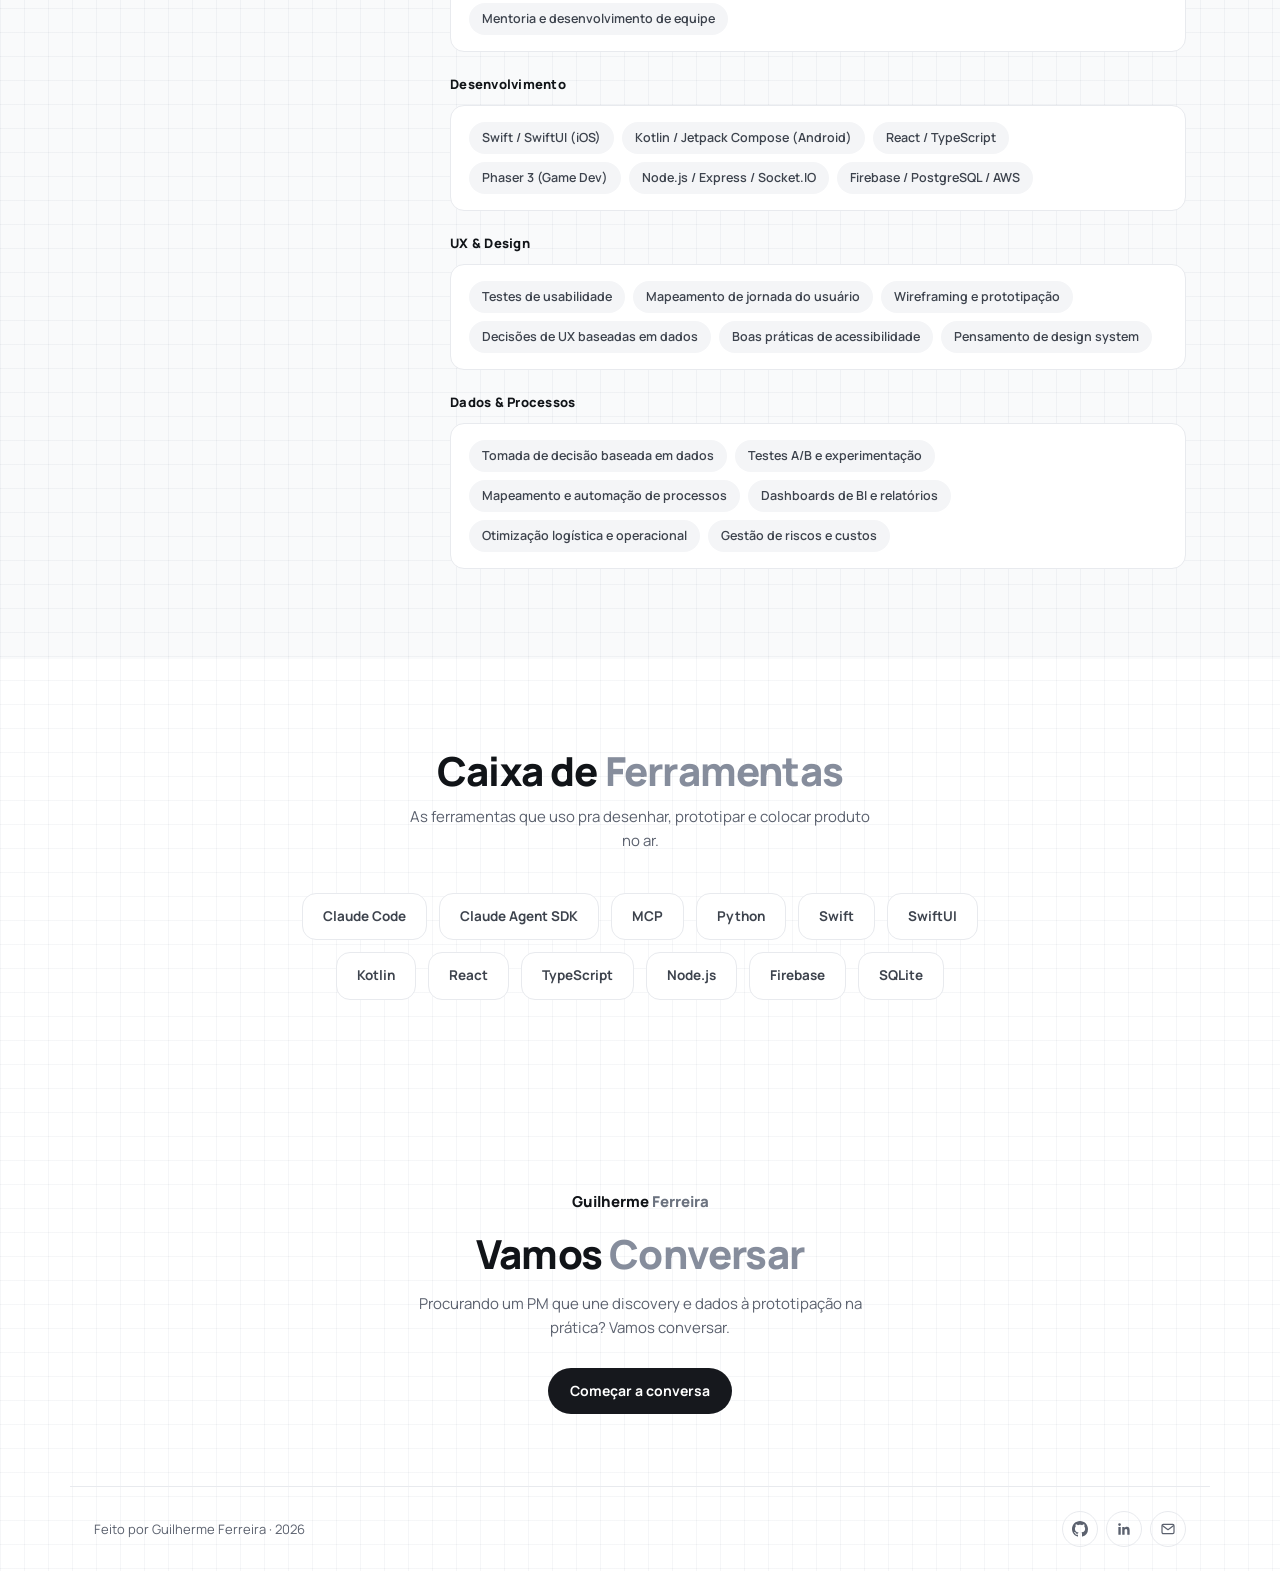
==== commit f111175b: "content: MangoBits, JSL e Housi ganham a area de atuacao Fecha a linha do tempo: as cinco empresas p" ====
--- a/index.html
+++ b/index.html
@@ -1611,7 +1611,8 @@
         period: { en: '2019 — 2020', pt: '2019 — 2020' },
         current: false,
         roles: [
-          { title: { en: 'Project Manager', pt: 'Gerente de Projetos' } }
+          { title: { en: 'Project Manager', pt: 'Gerente de Projetos' },
+            area:  { en: 'Technology, product and innovation (software house)', pt: 'Tecnologia, produto e inovação (fábrica de software)' } }
         ]
       },
       {
@@ -1619,7 +1620,8 @@
         period: { en: '2020 — 2021', pt: '2020 — 2021' },
         current: false,
         roles: [
-          { title: { en: 'Product Owner', pt: 'Product Owner' } }
+          { title: { en: 'Product Owner', pt: 'Product Owner' },
+            area:  { en: 'Technology and product', pt: 'Tecnologia e produto' } }
         ]
       },
       {
@@ -1627,7 +1629,8 @@
         period: { en: '2021 — Present', pt: '2021 — Atual' },
         current: true,
         roles: [
-          { title: { en: 'Senior Product Owner → Product Manager', pt: 'Product Owner Sênior → Product Manager' } }
+          { title: { en: 'Senior Product Owner → Product Manager', pt: 'Product Owner Sênior → Product Manager' },
+            area:  { en: 'Product, technology and innovation', pt: 'Produto, tecnologia e inovação' } }
         ]
       }
     ];
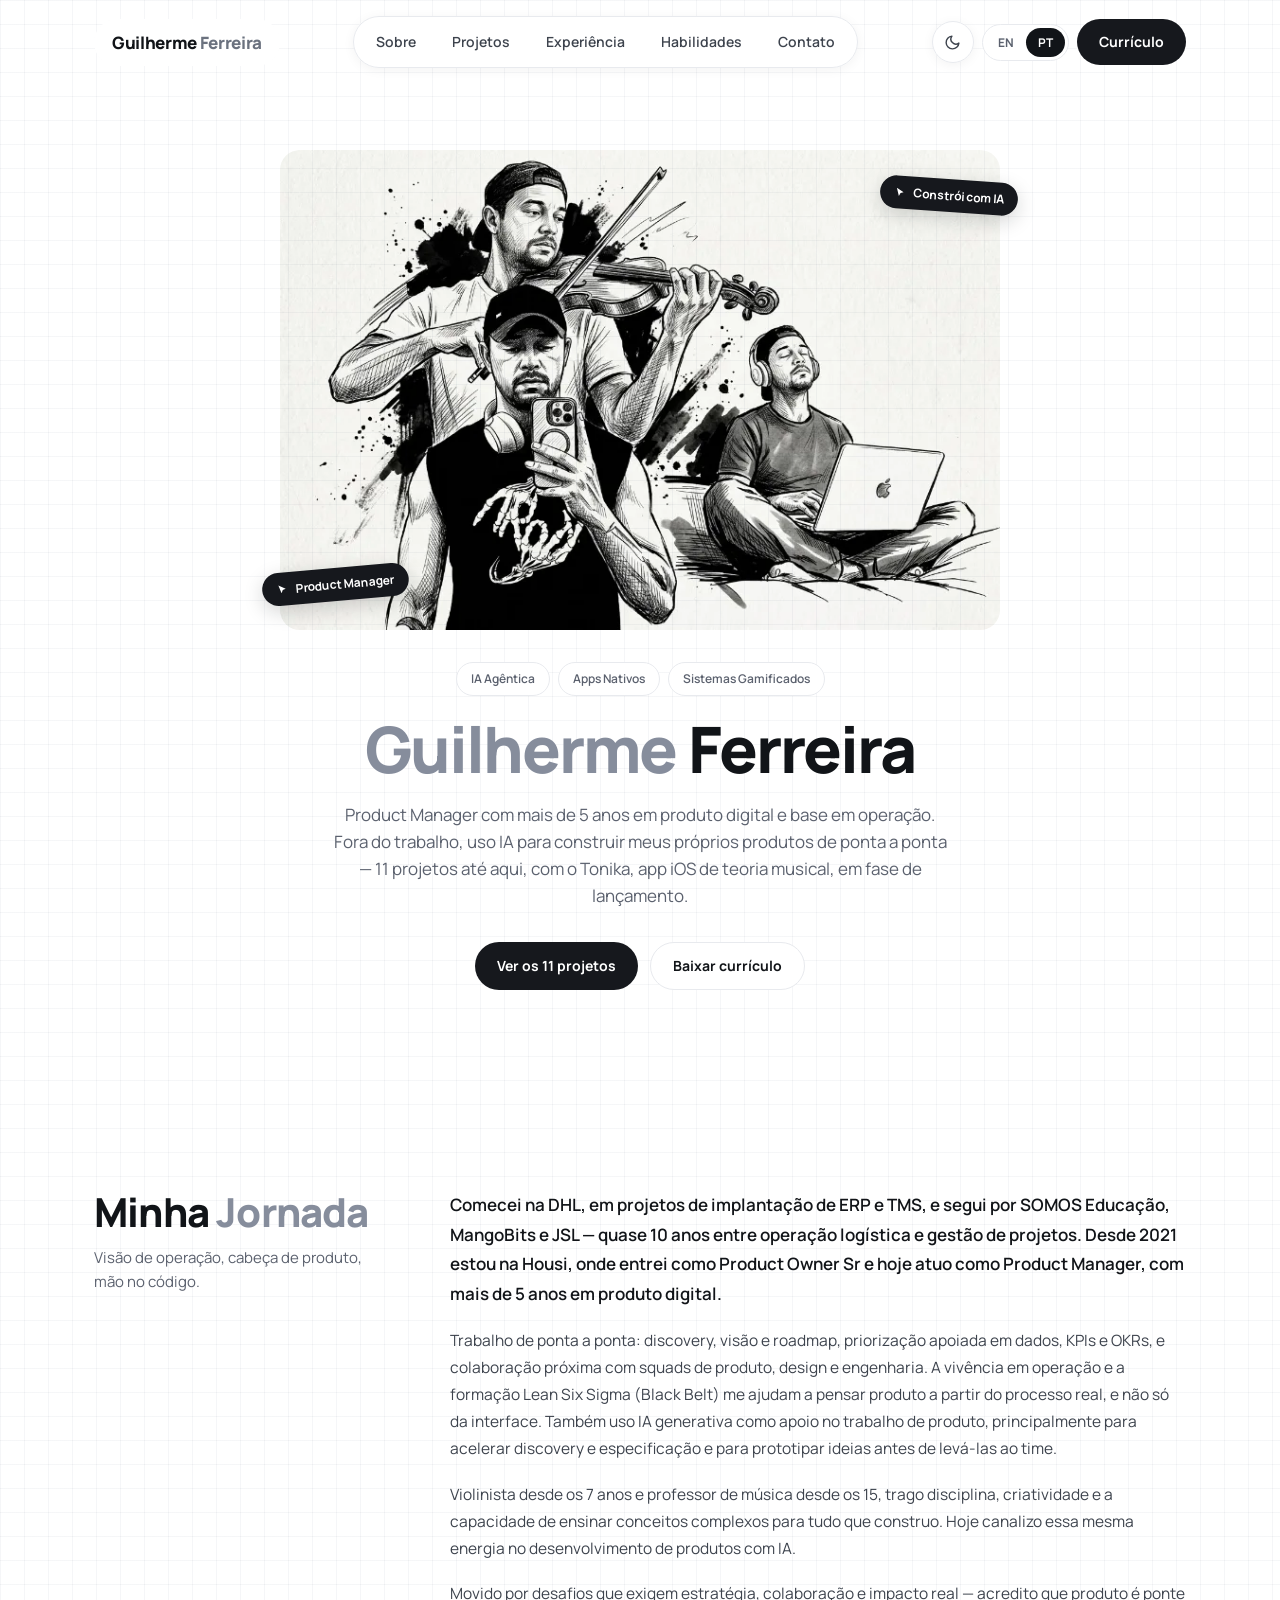
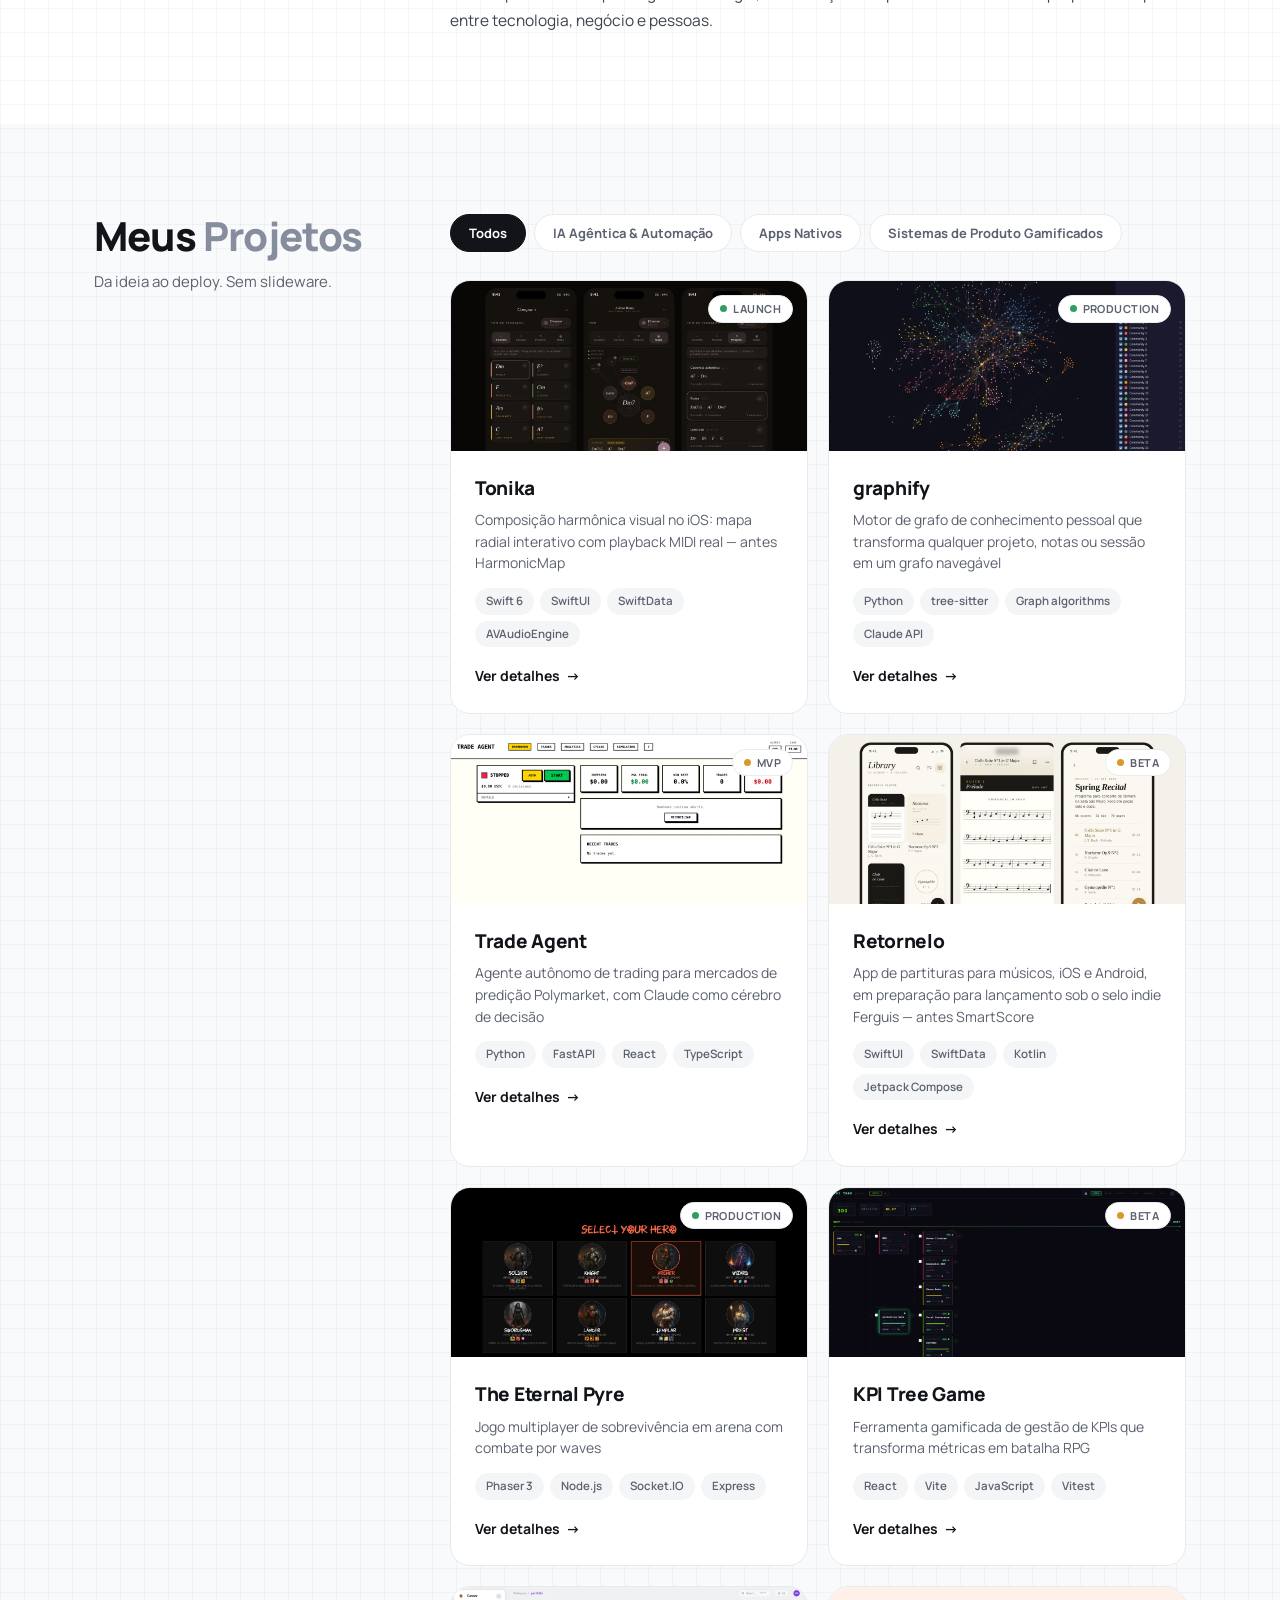
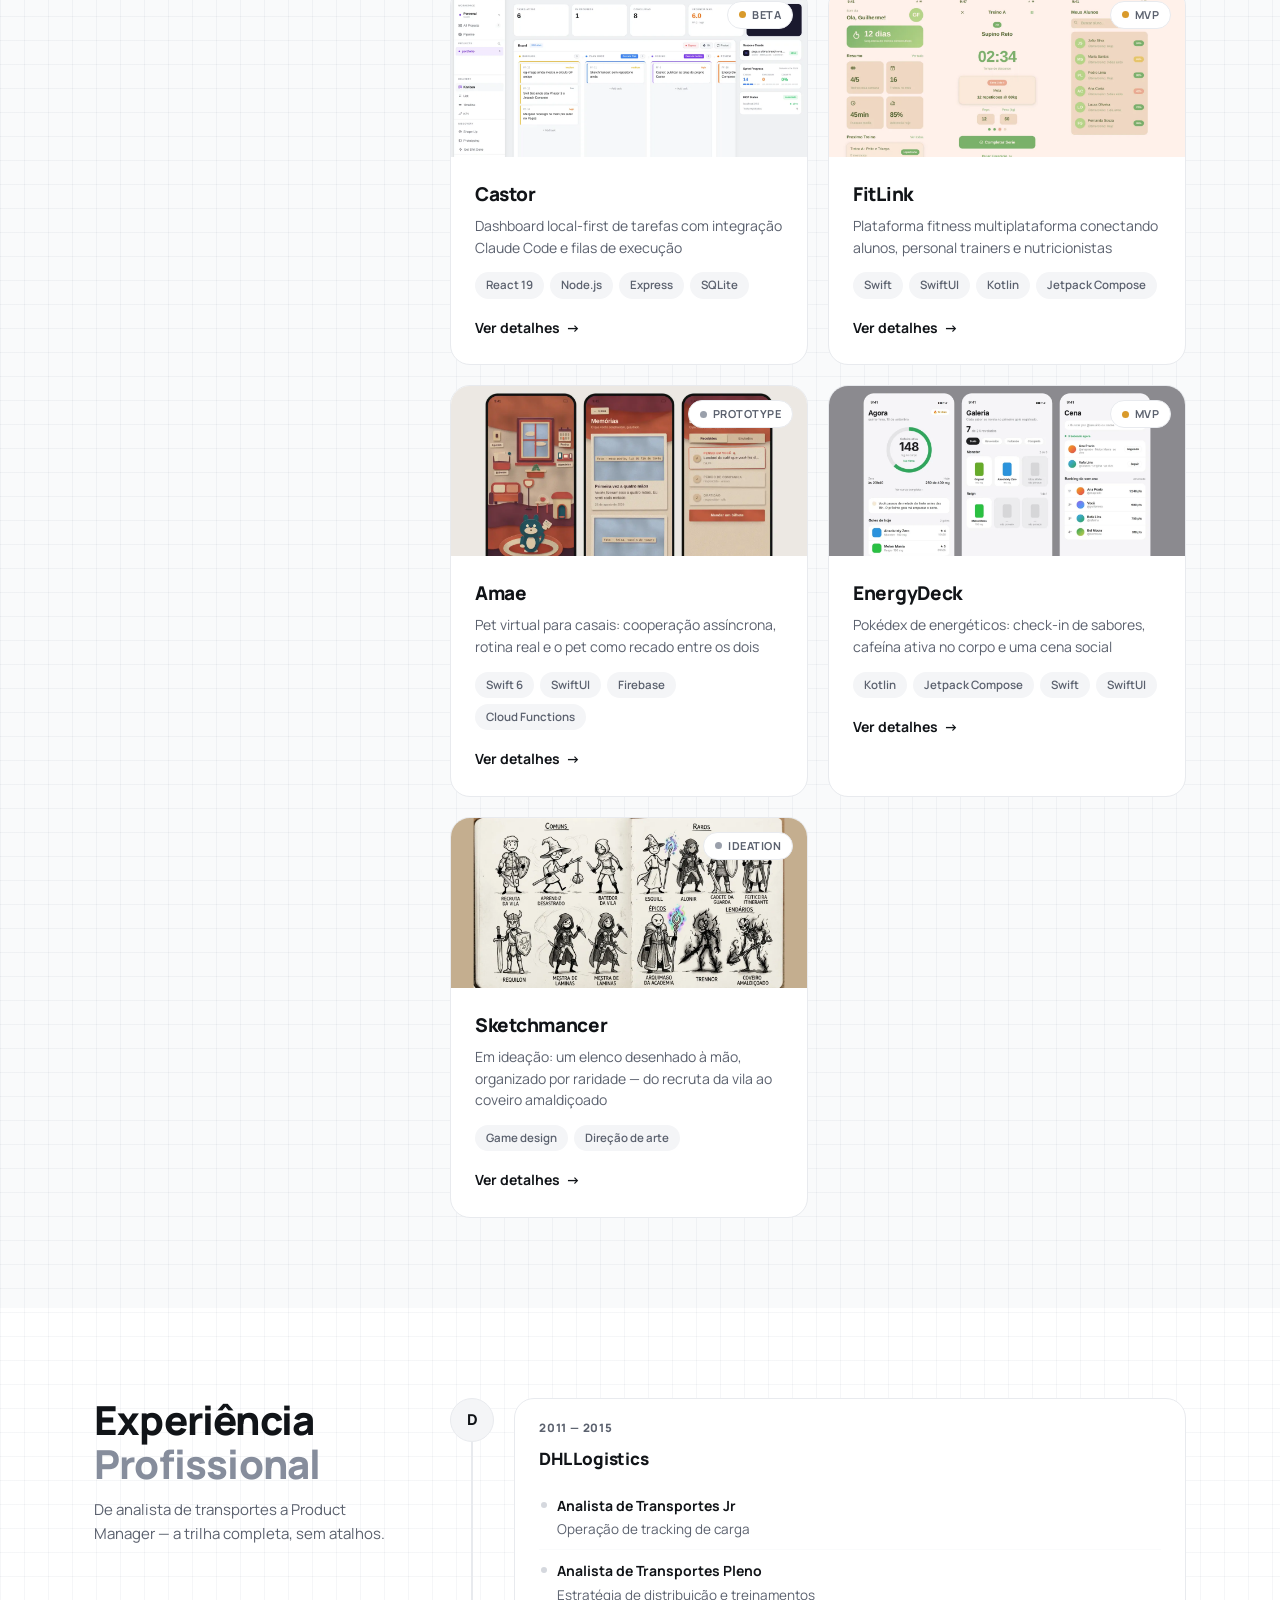
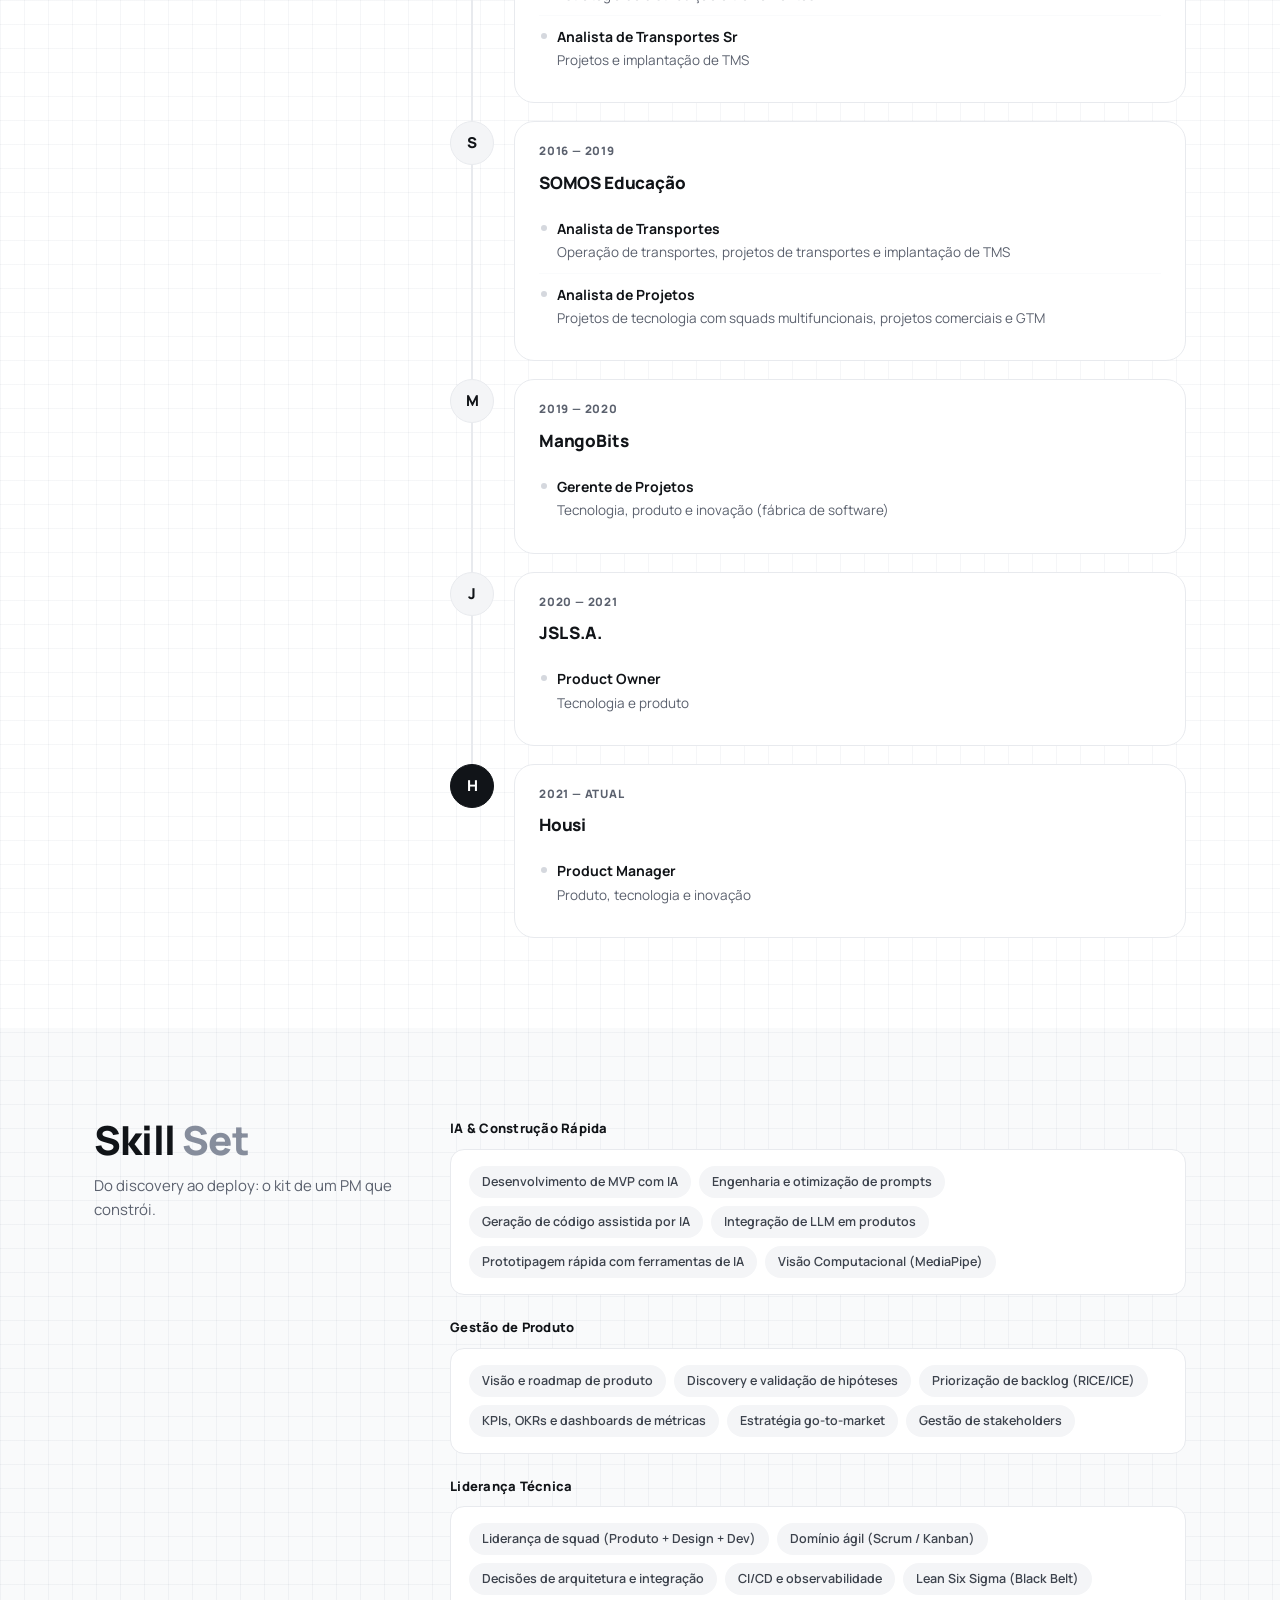
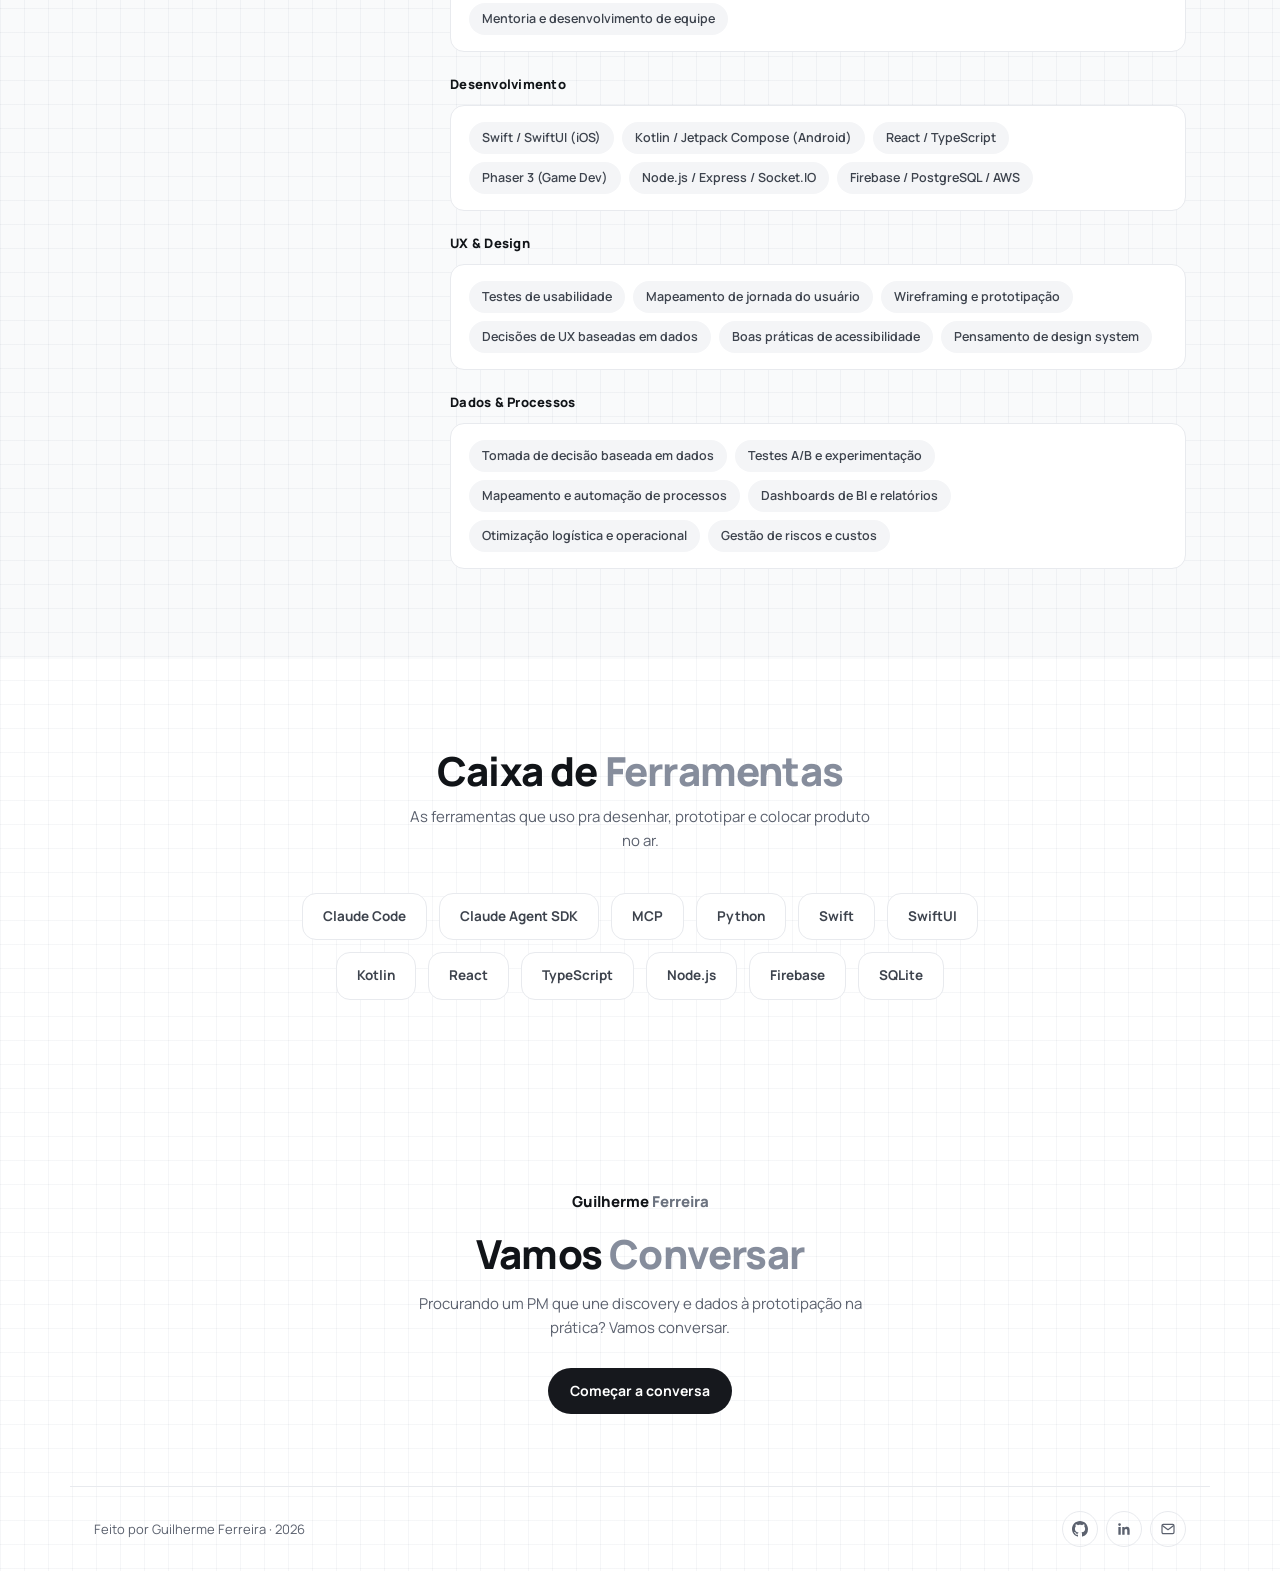
==== commit a0329716: "content: cargo da Housi fica so Product Manager Sai a progressao "Product Owner Senior → Product Man" ====
--- a/index.html
+++ b/index.html
@@ -1629,7 +1629,7 @@
         period: { en: '2021 — Present', pt: '2021 — Atual' },
         current: true,
         roles: [
-          { title: { en: 'Senior Product Owner → Product Manager', pt: 'Product Owner Sênior → Product Manager' },
+          { title: { en: 'Product Manager', pt: 'Product Manager' },
             area:  { en: 'Product, technology and innovation', pt: 'Produto, tecnologia e inovação' } }
         ]
       }
